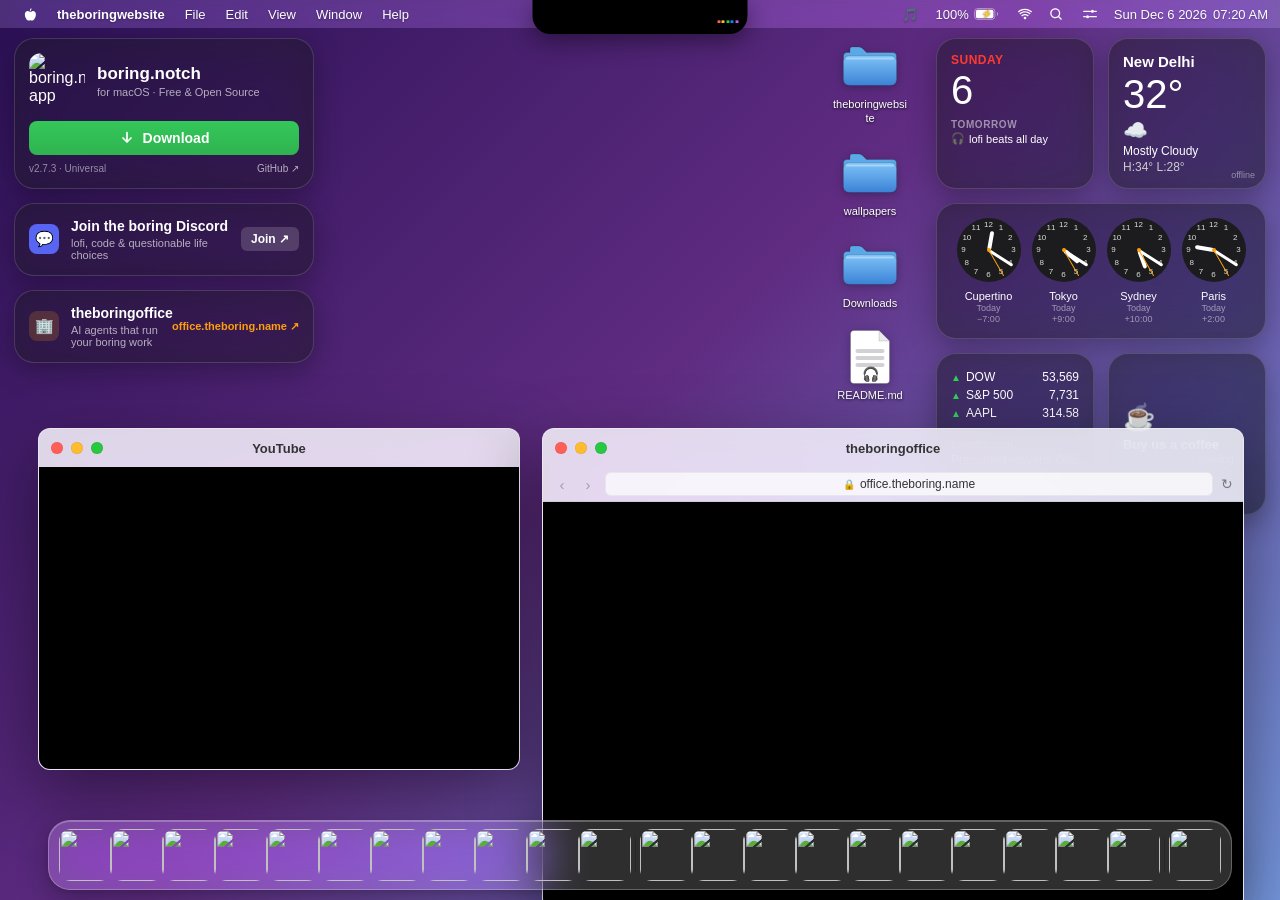
==== index.html @ 3d1b1f29 "feat: desktop shell — menu bar, apple menus, control center, rotating art wallpapers 🛠️ Built by the" ====
<!DOCTYPE html>
<html lang="en">
<head>
  <meta charset="UTF-8">
  <meta name="viewport" content="width=device-width, initial-scale=1.0">
  <title>theboringwebsite</title>
  <link rel="icon" type="image/png" href="assets/icons/boring-notch.png">
  <link rel="stylesheet" href="css/main.css">
  <link rel="stylesheet" href="css/notch.css">
  <link rel="stylesheet" href="css/dock.css">
  <link rel="stylesheet" href="css/windows.css">
  <link rel="stylesheet" href="css/apps.css">
  <link rel="stylesheet" href="css/widgets.css">
  <link rel="stylesheet" href="css/desktop-icons.css">
  <link rel="stylesheet" href="css/promo.css">
  <link rel="stylesheet" href="css/desktop.css">
  <script defer src="js/config.js"></script>
  <script defer src="js/menubar.js"></script>
  <script defer src="js/notch.js"></script>
  <script defer src="js/apps.js"></script>
  <script defer src="js/windows.js"></script>
  <script defer src="js/dock.js"></script>
  <script defer src="js/widgets.js"></script>
  <script defer src="js/desktop-icons.js"></script>
  <script defer src="js/promo.js"></script>
</head>
<body>
  <div id="desktop"></div>
  <div id="icons-root"></div>
  <div id="promo-root"></div>
  <div id="widgets-root"></div>
  <header id="menubar-root"></header>
  <div id="notch-root"></div>
  <main id="windows-root"></main>
  <div id="dock-root"></div>
</body>
</html>
---- css/main.css ----
/* css/main.css — shell layers (wallpaper, mount points) + menu bar. Owner: Dev A. */

:root {
  --tb-font: -apple-system, BlinkMacSystemFont, "SF Pro Text", "Helvetica Neue", Arial, sans-serif;
  --tb-menubar-h: 28px;
  --tb-glass: rgba(255, 255, 255, .16);
  --tb-radius: 12px;
}

html,
body {
  height: 100%;
  margin: 0;
  overflow: hidden;
}

body {
  font-family: var(--tb-font);
  /* lofi-purple fallback while (or if) the wallpaper image is missing */
  background: linear-gradient(135deg, #2b1055 0%, #5f2c82 48%, #7597de 100%);
}

/* ---- mount-point layers ---- */

#desktop {
  position: fixed;
  inset: 0;
  z-index: 0;
  background-size: cover;
  background-position: center;
}

/* wallpaper slideshow crossfade layers (built by js/menubar.js) */
#desktop .tb-wall-layer {
  position: absolute;
  inset: 0;
  background-size: cover;
  background-position: center;
  opacity: 0;
  transition: opacity 1.4s ease-in-out; /* duration overridden inline by wallpaperFade */
}

@media (prefers-reduced-motion: reduce) {
  #desktop .tb-wall-layer { transition: none; }
}

/* top-left Apple logo image in the menu bar (SVG fallback in js if missing) */
#menubar-root .tb-apple-logo {
  height: 15px;
  width: auto;
  display: block;
}

/* Desktop furniture layers: folders top-right, widget column below them.
   z-index 2 → above the wallpaper (0), below windows (10). Roots are
   click-through; children re-enable pointer events. */
/* Icons layer spans the whole desktop so icons can be dragged anywhere;
   icons position themselves absolutely inside it (desktop-icons.js). */
#icons-root {
  position: fixed;
  top: calc(var(--tb-menubar-h) + 10px);
  right: 14px;
  bottom: 96px;
  left: 14px;
  z-index: 2;
  pointer-events: none;
}

#widgets-root {
  position: fixed;
  top: calc(var(--tb-menubar-h) + 10px);
  right: 14px;
  bottom: 96px;
  z-index: 2;
  pointer-events: none;
  display: flex;
  flex-direction: column;
  align-items: flex-end;
}

/* Promo column: download card + banners down the LEFT edge (balances the
   right-side widget column). Same z-2 furniture layer, click-through root. */
#promo-root {
  position: fixed;
  top: calc(var(--tb-menubar-h) + 10px);
  left: 14px;
  bottom: 96px;
  width: 300px;
  z-index: 2;
  pointer-events: none;
  display: flex;
  flex-direction: column;
  gap: 14px;
}

#menubar-root {
  position: fixed;
  top: 0;
  left: 0;
  right: 0;
  height: var(--tb-menubar-h);
  z-index: 20;
}

#notch-root {
  position: fixed;
  top: 0;
  left: 50%;
  transform: translateX(-50%);
  z-index: 30;
}

#windows-root {
  position: fixed;
  inset: var(--tb-menubar-h) 0 0 0;
  z-index: 10;
  pointer-events: none;
}

#windows-root > * {
  pointer-events: auto;
}

#dock-root {
  position: fixed;
  bottom: 10px;
  left: 50%;
  transform: translateX(-50%);
  z-index: 40;
}

/* ---- menu bar ---- */

.tb-menubar {
  height: var(--tb-menubar-h);
  display: flex;
  align-items: center;
  justify-content: space-between;
  padding: 0 12px;
  background: rgba(255, 255, 255, .14);
  -webkit-backdrop-filter: blur(20px) saturate(180%);
  backdrop-filter: blur(20px) saturate(180%);
  color: #fff;
  font-size: 13px;
  text-shadow: 0 1px 2px rgba(0, 0, 0, .3);
  -webkit-user-select: none;
  user-select: none;
}

.tb-menubar-left,
.tb-menubar-right {
  display: flex;
  align-items: center;
  height: 100%;
}

.tb-menubar-right {
  gap: 14px;
}

.tb-menu {
  position: relative;
  display: flex;
  align-items: center;
  height: 100%;
}

.tb-menu-label {
  display: flex;
  align-items: center;
  height: calc(100% - 6px);
  padding: 0 10px;
  border: 0;
  border-radius: 4px;
  background: none;
  color: inherit;
  font: inherit;
  text-shadow: inherit;
  cursor: default;
}

.tb-menu-label.tb-bold {
  font-weight: 700;
}

.tb-menu.tb-open .tb-menu-label {
  background: rgba(255, 255, 255, .22);
}

.tb-dropdown {
  display: none;
  position: absolute;
  top: calc(100% + 4px);
  left: 0;
  min-width: 230px;
  padding: 5px;
  border-radius: 8px;
  background: rgba(246, 246, 250, .84);
  -webkit-backdrop-filter: blur(24px) saturate(180%);
  backdrop-filter: blur(24px) saturate(180%);
  box-shadow: 0 10px 34px rgba(0, 0, 0, .3), 0 0 0 .5px rgba(0, 0, 0, .15);
  color: #1c1c1e;
  text-shadow: none;
}

.tb-menu.tb-open .tb-dropdown {
  display: block;
}

.tb-dropdown-item {
  padding: 4px 10px;
  border-radius: 5px;
  white-space: nowrap;
}

.tb-dropdown-item:not(.tb-disabled):hover {
  background: rgba(0, 0, 0, .08);
}

.tb-dropdown-item.tb-disabled {
  color: rgba(60, 60, 67, .38);
}

.tb-dropdown-sep {
  height: 1px;
  margin: 5px 10px;
  background: rgba(60, 60, 67, .16);
}

.tb-music-glyph {
  display: none;
}

/* battery is a <button>: it toggles the Power popup */
.tb-battery {
  display: flex;
  align-items: center;
  gap: 5px;
  padding: 2px 4px;
  border: 0;
  border-radius: 4px;
  background: none;
  color: inherit;
  font: inherit;
  text-shadow: inherit;
  cursor: default;
}

.tb-battery.tb-open {
  background: rgba(255, 255, 255, .22);
}

.tb-battery svg,
.tb-wifi svg,
.tb-spot-btn svg,
.tb-cc-btn svg {
  display: block;
}

.tb-spot-btn,
.tb-cc-btn {
  display: flex;
  align-items: center;
  padding: 2px;
  border: 0;
  border-radius: 4px;
  background: none;
  color: inherit;
  cursor: default;
}

.tb-spot-btn.tb-open,
.tb-cc-btn.tb-open {
  background: rgba(255, 255, 255, .22);
}

/* Control Center panel: dark frosted (matches the reference clone) */
.tb-cc-panel {
  position: absolute;
  top: calc(100% + 6px);
  right: 8px;
  width: 300px;
  padding: 14px;
  border-radius: 18px;
  background: rgba(30, 30, 32, .72);
  -webkit-backdrop-filter: blur(28px) saturate(180%);
  backdrop-filter: blur(28px) saturate(180%);
  box-shadow: 0 12px 38px rgba(0, 0, 0, .3), 0 0 0 .5px rgba(0, 0, 0, .15);
  border: 1px solid rgba(255, 255, 255, .18);
  color: #fff;
  text-shadow: none;
  display: flex;
  flex-direction: column;
  gap: 10px;
}

.tb-cc-panel[hidden] {
  display: none;
}

.tb-cc-slider {
  width: 100%;
  margin: 0;
  accent-color: #0a84ff;
}

.tb-cc-slider:disabled {
  opacity: .4;
}

/* two-part clock: date + time spans with a 6px gap */
.tb-clock {
  display: flex;
  align-items: center;
  gap: 6px;
  font-variant-numeric: tabular-nums;
}

/* ---- responsive: phones ----
   Everything below only applies inside these media queries; desktop rules
   above are untouched. nth-of-type indexes count the .tb-menu divs in the
   left cluster in DOM order: 1=apple, 2=File, 3=Edit, 4=View, 5=Window,
   6=Help (the bold site name is a span, not counted). */

@media (max-width: 768px) {
  :root {
    --tb-menubar-h: 24px;
  }

  .tb-menubar {
    padding: 0 8px;
    font-size: 12px;
  }

  .tb-menu-label {
    padding: 0 6px;
  }

  .tb-menubar-right {
    gap: 8px;
  }

  /* File/Edit/View contain only disabled items (pure parody filler) —
     they drop out first so the working menus never wrap or overflow. */
  .tb-menubar-left .tb-menu:nth-of-type(2),
  .tb-menubar-left .tb-menu:nth-of-type(3),
  .tb-menubar-left .tb-menu:nth-of-type(4) {
    display: none;
  }

  /* battery icon stays, the percentage text goes */
  .tb-battery-pct {
    display: none;
  }

  .tb-dropdown {
    min-width: 200px;
    max-width: calc(100vw - 24px);
  }

  .tb-cc-panel {
    width: min(300px, calc(100vw - 16px));
    right: 4px;
  }

  /* clock keeps only the time — the full date wraps and crams the bar */
  .tb-clock-date {
    display: none;
  }

  /* PHONE LAYOUT: the desktop becomes a scrolling feed — promo cards and
     widgets stack vertically (DOM order) in a centered column over the fixed
     wallpaper; menubar/notch/dock stay pinned. No overlaps, ever. */
  html, body {
    overflow-y: auto;
  }

  body {
    padding-top: calc(var(--tb-menubar-h) + 8px);
    padding-bottom: 110px; /* clear the fixed dock */
  }

  #promo-root,
  #widgets-root {
    position: static;
    top: auto;
    left: auto;
    right: auto;
    bottom: auto;
    width: auto;
    max-width: 560px;
    margin: 0 auto 14px;
    padding: 0 10px;
    pointer-events: auto;
    flex-direction: column;
    display: flex;
    gap: 14px;
  }

  /* desktop folder icons: dragging is a mouse game — they collide with the
     feed on touch, so they're hidden on phones (folders remain reachable
     via Spotlight and the Finder windows) */
  #icons-root {
    display: none;
  }
}

@media (max-width: 480px) {
  /* small phones: left keeps just the apple menu + bold site name
     (Window/Help links remain reachable from the dock), right drops wifi */
  .tb-menubar-left .tb-menu:nth-of-type(5),
  .tb-menubar-left .tb-menu:nth-of-type(6) {
    display: none;
  }

  .tb-wifi {
    display: none;
  }
}

/* ---- Dev M: right-cluster rework (Power popup, Spotlight, CC grid, dim) ---- */

/* DND crescent in the menu bar — hidden unless the CC DND toggle is on */
.tb-dnd-glyph {
  display: none;
}

/* battery icon with the ⚡ charging overlay */
.tb-battery-icon {
  position: relative;
  display: flex;
  align-items: center;
}

.tb-battery-bolt {
  position: absolute;
  inset: 0;
  display: none;
  align-items: center;
  justify-content: center;
  font-size: 9px;
  line-height: 1;
  text-shadow: 0 0 2px rgba(0, 0, 0, .6);
}

/* Power popup: frosted, right-aligned under the bar */
.tb-power-panel {
  position: absolute;
  top: calc(100% + 6px);
  right: 8px;
  width: 220px;
  padding: 10px 12px;
  border-radius: 14px;
  background: rgba(30, 30, 32, .72);
  -webkit-backdrop-filter: blur(28px) saturate(180%);
  backdrop-filter: blur(28px) saturate(180%);
  box-shadow: 0 12px 38px rgba(0, 0, 0, .3), 0 0 0 .5px rgba(0, 0, 0, .15);
  border: 1px solid rgba(255, 255, 255, .18);
  color: #fff;
  text-shadow: none;
}

.tb-power-panel[hidden] {
  display: none;
}

.tb-power-head {
  display: flex;
  align-items: baseline;
  justify-content: space-between;
  font-size: 13px;
  font-weight: 600;
}

.tb-power-sub {
  margin-top: 2px;
  font-size: 12px;
  color: rgba(255, 255, 255, .6);
}

.tb-power-sep {
  height: 1px;
  margin: 8px 0;
  background: rgba(255, 255, 255, .16);
}

.tb-power-prefs {
  display: block;
  width: 100%;
  padding: 4px 8px;
  border: 0;
  border-radius: 6px;
  background: none;
  color: inherit;
  font: inherit;
  font-size: 13px;
  text-align: left;
  cursor: default;
}

.tb-power-prefs:hover {
  background: rgba(255, 255, 255, .12);
}

/* Spotlight overlay (appended to <body>, floats above windows) */
.tb-spotlight {
  position: fixed;
  top: 28%;
  left: 50%;
  transform: translateX(-50%);
  width: min(600px, 92vw);
  z-index: 60;
  border-radius: 16px;
  background: rgba(30, 30, 32, .72);
  -webkit-backdrop-filter: blur(28px) saturate(180%);
  backdrop-filter: blur(28px) saturate(180%);
  border: 1px solid rgba(255, 255, 255, .18);
  box-shadow: 0 18px 60px rgba(0, 0, 0, .45);
  color: #fff;
  overflow: hidden;
}

.tb-spotlight[hidden] {
  display: none;
}

.tb-spot-row {
  display: flex;
  align-items: center;
  gap: 10px;
  padding: 12px 16px;
}

.tb-spot-glyph {
  font-size: 20px;
}

.tb-spot-input {
  flex: 1;
  border: 0;
  outline: none;
  background: transparent;
  color: #fff;
  font-size: 20px;
  font-family: var(--tb-font);
}

.tb-spot-input::placeholder {
  color: rgba(255, 255, 255, .45);
}

.tb-spot-results {
  padding: 6px;
  max-height: 320px;
  overflow-y: auto;
  border-top: 1px solid rgba(255, 255, 255, .1);
}

.tb-spot-item {
  display: flex;
  align-items: center;
  gap: 10px;
  width: 100%;
  padding: 7px 10px;
  border: 0;
  border-radius: 8px;
  background: none;
  color: #fff;
  font: inherit;
  font-size: 14px;
  text-align: left;
  cursor: default;
}

.tb-spot-item.tb-spot-active {
  background: rgba(255, 255, 255, .12);
}

.tb-spot-emoji {
  width: 22px;
  font-size: 18px;
  text-align: center;
}

.tb-spot-none {
  padding: 10px;
  font-size: 13px;
  color: rgba(255, 255, 255, .5);
}

/* full-screen dim driven by the CC brightness slider (z 15: above windows,
   below the menu bar so the bar stays readable) */
.tb-dim {
  position: fixed;
  inset: 0;
  background: #000;
  opacity: 0;
  pointer-events: none;
  z-index: 15;
}

/* CC 2×2 toggle grid */
.tb-cc-grid {
  display: grid;
  grid-template-columns: repeat(2, 1fr);
  gap: 10px;
}

.tb-cc-toggle {
  display: flex;
  flex-direction: column;
  align-items: center;
  gap: 5px;
  padding: 10px 0 8px;
  border-radius: 12px;
  background: rgba(255, 255, 255, .08);
}

.tb-cc-tbtn {
  width: 34px;
  height: 34px;
  border-radius: 50%;
  display: flex;
  align-items: center;
  justify-content: center;
  border: 0;
  background: rgba(255, 255, 255, .14);
  color: #fff;
  cursor: default;
}

.tb-cc-tbtn.tb-on {
  background: #0a84ff;
}

.tb-cc-tlabel {
  font-size: 10px;
  color: rgba(255, 255, 255, .85);
  text-align: center;
}

/* CC slider/battery rows */
.tb-cc-row {
  display: flex;
  align-items: center;
  gap: 10px;
  padding: 10px 12px;
  border-radius: 12px;
  background: rgba(255, 255, 255, .08);
}

.tb-cc-ricon {
  display: flex;
  align-items: center;
  justify-content: center;
  width: 25px;
  flex: none;
}

.tb-cc-row .tb-cc-slider {
  flex: 1;
}

.tb-cc-battpct {
  font-size: 13px;
  font-variant-numeric: tabular-nums;
}

/* CC music mini-player row */
.tb-cc-music {
  display: flex;
  align-items: center;
  gap: 10px;
  height: 48px;
  padding: 6px 10px;
  border-radius: 12px;
  background: rgba(255, 255, 255, .08);
  box-sizing: border-box;
}

.tb-cc-music.tb-cc-disabled {
  opacity: .5;
}

.tb-cc-art {
  width: 30px;
  height: 30px;
  border-radius: 6px;
  display: flex;
  align-items: center;
  justify-content: center;
  font-size: 15px;
  flex: none;
}

.tb-cc-mtexts {
  flex: 1;
  min-width: 0;
  display: flex;
  flex-direction: column;
  line-height: 1.25;
}

.tb-cc-mtitle {
  font-size: 12px;
  font-weight: 600;
}

.tb-cc-mname {
  font-size: 11px;
  color: rgba(255, 255, 255, .6);
  white-space: nowrap;
  overflow: hidden;
  text-overflow: ellipsis;
}

.tb-cc-mbtns {
  display: flex;
  gap: 4px;
  flex: none;
}

.tb-cc-mbtn {
  width: 26px;
  height: 26px;
  display: flex;
  align-items: center;
  justify-content: center;
  border: 0;
  border-radius: 50%;
  background: rgba(255, 255, 255, .14);
  color: #fff;
  cursor: default;
}

.tb-cc-mbtn:disabled {
  opacity: .4;
}
---- css/notch.css ----
/* css/notch.css — Dev B: MacBook-style notch music player (boring.notch reference).
   All selectors scoped under #notch-root (positioned fixed top-center by Dev A).
   States: A = idle slim pill, B = collapsed wide bar (art + EQ), C = expanded
   floating panel. Font stack inherited from the page (var(--tb-font) on body). */

#notch-root .tb-notch,
#notch-root .tb-notch * { box-sizing: border-box; margin: 0; padding: 0; }

#notch-root .tb-notch {
  position: relative;
  width: 200px;
  height: 34px;
  margin-top: 0;
  background: #000;
  color: #fff;
  border-radius: 0 0 18px 18px; /* hangs from the top edge like a real notch */
  overflow: hidden;
  cursor: pointer;
  box-shadow: 0 6px 24px rgba(0, 0, 0, 0.45);
  transition: width 0.35s ease,
              height 0.35s ease,
              border-radius 0.35s ease,
              margin-top 0.35s ease;
  user-select: none;
  -webkit-user-select: none;
}

/* State B — collapsed, active: real-MacBook-notch size (same slim pill as
   idle; only the internals appear — no size jump when playback starts) */
#notch-root .tb-notch.has-played:not(.expanded) {
  width: 215px;
  height: 34px;
  border-radius: 0 0 18px 18px;
}

/* State C — expanded: compact panel hanging flush from the top edge */
#notch-root .tb-notch.expanded {
  width: min(92vw, 580px);
  height: 176px;
  min-height: 168px;
  margin-top: 0;
  border-radius: 0 0 28px 28px;
  cursor: default;
}

/* ---------- collapsed bar internals ---------- */
#notch-root .tb-notch-collapsed {
  position: absolute; inset: 0;
  display: flex; align-items: center; justify-content: space-between;
  padding: 5px 10px;
  transition: opacity 0.2s ease;
}
#notch-root .tb-notch.expanded .tb-notch-collapsed { opacity: 0; pointer-events: none; }

/* idle + never played: plain black pill, nothing inside */
#notch-root .tb-notch:not(.has-played) .tb-collapsed-art,
#notch-root .tb-notch:not(.has-played) .tb-notch-eq { display: none; }

#notch-root .tb-collapsed-art {
  position: relative;
  width: 22px; height: 22px; border-radius: 6px; flex: 0 0 auto;
  display: flex; align-items: center; justify-content: center;
}
#notch-root .tb-collapsed-art-emoji { font-size: 13px; line-height: 1; }

/* the source badge is expanded-panel-only — noise at real-notch scale */
#notch-root .tb-notch-collapsed .tb-src-badge { display: none; }

/* source badge overlapping the artwork's bottom-right corner */
#notch-root .tb-src-badge {
  position: absolute; right: -4px; bottom: -4px;
  width: 20px; height: 20px; border-radius: 50%;
  background: #111; border: 2px solid #000;
  display: flex; align-items: center; justify-content: center;
  font-size: 11px; line-height: 1;
}
#notch-root .tb-src-badge-lg {
  width: 22px; height: 22px; right: -5px; bottom: -5px; font-size: 12px;
}

/* 5-bar equalizer: white + animating while playing, frozen + #333 when paused */
#notch-root .tb-notch-eq { display: flex; align-items: flex-end; gap: 2px; height: 12px; flex: 0 0 auto; }
#notch-root .tb-notch-eq span {
  width: 2.5px; height: 100%; border-radius: 1.5px; background: #333;
  transform: scaleY(0.23); /* ~3px of the 12px track */
  transform-origin: bottom;
  animation: tb-eq-bounce 1.1s ease-in-out infinite;
  animation-play-state: paused;
}
/* colorful while playing, frozen #333 (base rule) when paused */
#notch-root .tb-notch.playing .tb-notch-eq span { animation-play-state: running; }
#notch-root .tb-notch.playing .tb-notch-eq span:nth-child(1) { background: #ff5f57; }
#notch-root .tb-notch.playing .tb-notch-eq span:nth-child(2) { background: #febc2e; }
#notch-root .tb-notch.playing .tb-notch-eq span:nth-child(3) { background: #28c840; }
#notch-root .tb-notch.playing .tb-notch-eq span:nth-child(4) { background: #0a84ff; }
#notch-root .tb-notch.playing .tb-notch-eq span:nth-child(5) { background: #bf5af2; }
#notch-root .tb-notch-eq span:nth-child(1) { animation-duration: 0.9s; }
#notch-root .tb-notch-eq span:nth-child(2) { animation-duration: 1.3s; animation-delay: 0.10s; }
#notch-root .tb-notch-eq span:nth-child(3) { animation-duration: 0.8s; animation-delay: 0.25s; }
#notch-root .tb-notch-eq span:nth-child(4) { animation-duration: 1.2s; animation-delay: 0.05s; }
#notch-root .tb-notch-eq span:nth-child(5) { animation-duration: 1.0s; animation-delay: 0.35s; }
@keyframes tb-eq-bounce { 0%, 100% { transform: scaleY(0.23); } 50% { transform: scaleY(1); } }

/* ---------- expanded panel internals ---------- */
#notch-root .tb-notch-expanded {
  position: absolute; inset: 0;
  display: flex; flex-direction: column;
  padding: 12px 18px;
  opacity: 0; pointer-events: none;
  transition: opacity 0.25s ease 0.12s;
}
#notch-root .tb-notch.expanded .tb-notch-expanded { opacity: 1; pointer-events: auto; }

/* top row: circle buttons left, glyphs + battery right */
#notch-root .tb-panel-top {
  display: flex; align-items: center; justify-content: space-between;
  height: 26px; flex: 0 0 auto;
}
#notch-root .tb-panel-top-left { display: flex; align-items: center; gap: 8px; }
#notch-root .tb-circle-btn {
  width: 26px; height: 26px; border-radius: 50%;
  background: #1c1c1e; color: #fff; border: none; font: inherit;
  display: flex; align-items: center; justify-content: center;
  cursor: pointer; transition: background 0.15s ease;
}
#notch-root button.tb-circle-btn:hover { background: #2c2c2e; }
#notch-root .tb-circle-btn svg { width: 12px; height: 12px; display: block; }
#notch-root .tb-circle-static { cursor: default; }

#notch-root .tb-panel-top-right { display: flex; align-items: center; gap: 14px; }
#notch-root .tb-top-glyph { color: #fff; display: flex; align-items: center; }
#notch-root .tb-top-glyph svg { width: 18px; height: 18px; display: block; }
#notch-root .tb-battery { display: flex; align-items: center; gap: 6px; }
#notch-root .tb-battery-pct { font-size: 13px; color: #fff; }
#notch-root .tb-battery-icon { width: 24px; height: auto; display: block; }
#notch-root .tb-battery-outline { fill: none; stroke: rgba(255, 255, 255, 0.45); stroke-width: 1; }
#notch-root .tb-battery-fill { fill: #fff; }
#notch-root .tb-battery-tip { fill: rgba(255, 255, 255, 0.45); }

/* body row: artwork + track meta + calendar */
#notch-root .tb-panel-body {
  display: flex; gap: 18px; margin-top: 8px;
  flex: 1 1 auto; min-height: 0;
}

#notch-root .tb-player-art {
  position: relative;
  width: 104px; height: 104px; flex: 0 0 104px;
  border-radius: 10px;
  display: flex; align-items: center; justify-content: center;
  box-shadow: 0 4px 14px rgba(0, 0, 0, 0.4);
}
#notch-root .tb-player-art-emoji { font-size: 44px; line-height: 1; }

#notch-root .tb-player-info {
  flex: 1; min-width: 0;
  display: flex; flex-direction: column; justify-content: center;
}
#notch-root .tb-player-name {
  font-size: 16px; font-weight: 700; color: #fff;
  white-space: nowrap; overflow: hidden; text-overflow: ellipsis;
}
#notch-root .tb-player-tag {
  font-size: 12px; color: #9a9a9a; margin-top: 2px;
  white-space: nowrap; overflow: hidden; text-overflow: ellipsis;
}
#notch-root .tb-player-sub { font-size: 11px; color: #6e6e6e; margin-top: 2px; }

#notch-root .tb-player-progress {
  height: 4px; background: #2c2c2e; border-radius: 999px;
  margin-top: 8px; overflow: hidden;
}
#notch-root .tb-player-progress-fill {
  height: 100%; width: 0; background: #fff; border-radius: 999px;
  transition: width 0.5s linear;
}
#notch-root .tb-player-times {
  display: flex; justify-content: space-between; align-items: center;
  margin-top: 5px; font-size: 11px; color: #9a9a9a;
}
#notch-root .tb-player-live {
  display: flex; align-items: center; gap: 5px;
  color: #ff3b30; font-size: 11px; letter-spacing: 0.06em;
}
#notch-root .tb-notch.playing .tb-live-dot { animation: tb-live-pulse 1.6s ease-in-out infinite; }
@keyframes tb-live-pulse { 0%, 100% { opacity: 1; } 50% { opacity: 0.35; } }

/* transport: plain white SVG glyphs, no circle backgrounds */
#notch-root .tb-player-controls { display: flex; align-items: center; gap: 24px; margin-top: 8px; }
#notch-root .tb-btn {
  font: inherit; background: none; border: none; padding: 0; cursor: pointer;
  color: #fff; display: flex; align-items: center; justify-content: center;
  transition: color 0.15s ease, transform 0.15s ease;
}
#notch-root .tb-btn:active { transform: scale(0.92); }
#notch-root .tb-btn svg { display: block; }
#notch-root .tb-btn-shuffle, #notch-root .tb-btn-airplay { color: #ccc; }
#notch-root .tb-btn-shuffle:hover, #notch-root .tb-btn-airplay:hover { color: #fff; }
#notch-root .tb-btn-shuffle svg, #notch-root .tb-btn-airplay svg { width: 16px; height: 16px; }
#notch-root .tb-btn-prev svg, #notch-root .tb-btn-next svg { width: 18px; height: 18px; }
#notch-root .tb-btn-play svg { width: 22px; height: 22px; }
#notch-root .tb-btn-airplay { cursor: default; }

/* calendar section: month header, weekday header, one real week row, events */
#notch-root .tb-cal-section {
  flex: 0 0 36%; min-width: 250px;
  display: flex; flex-direction: column;
}
#notch-root .tb-cal-head { display: flex; align-items: baseline; gap: 6px; }
#notch-root .tb-cal-month { font-size: 15px; font-weight: 700; color: #fff; }
#notch-root .tb-cal-year { font-size: 15px; font-weight: 400; color: #6e6e6e; }

#notch-root .tb-cal-weekwrap { position: relative; margin-top: 4px; }
#notch-root .tb-cal-weekdays {
  display: grid; grid-template-columns: repeat(7, 1fr);
  font-size: 10px; color: #6e6e6e; text-align: center;
}
#notch-root .tb-cal-weekrow {
  display: grid; grid-template-columns: repeat(7, 1fr);
  margin-top: 4px;
}
#notch-root .tb-cal-day {
  justify-self: center;
  width: 22px; height: 22px; border-radius: 50%;
  display: flex; align-items: center; justify-content: center;
  font-size: 12px; color: #fff;
}
#notch-root .tb-cal-day.tb-cal-today { background: #0A84FF; color: #fff; }
#notch-root .tb-cal-chev {
  position: absolute; top: 50%; transform: translateY(-50%);
  color: #6e6e6e; font-size: 14px; cursor: default;
}
#notch-root .tb-cal-chev-l { left: -14px; }
#notch-root .tb-cal-chev-r { right: -14px; }

/* events list: two rows, hairline separator between */
#notch-root .tb-events { margin-top: auto; padding-top: 4px; }
#notch-root .tb-event { display: flex; align-items: center; gap: 7px; padding: 3px 0; }
#notch-root .tb-event + .tb-event { border-top: 1px solid #1c1c1e; }
#notch-root .tb-event-bar { width: 4px; height: 16px; border-radius: 2px; flex: 0 0 auto; }
#notch-root .tb-event-bar-green { background: #30D158; }
#notch-root .tb-event-bar-purple { background: #BF5AF2; }
#notch-root .tb-event-text {
  font-size: 11px; color: #fff;
  white-space: nowrap; overflow: hidden; text-overflow: ellipsis;
}
#notch-root .tb-event-when { margin-left: auto; font-size: 10px; color: #6e6e6e; flex: 0 0 auto; }

@media (prefers-reduced-motion: reduce) {
  #notch-root .tb-notch { transition: none; }
  #notch-root .tb-notch-eq span,
  #notch-root .tb-notch.playing .tb-live-dot { animation: none; }
}

/* ---- responsive: phones ----
   Desktop rules above are untouched; everything below only applies inside
   these media queries. The expanded panel is a horizontal flex row
   (104px art + player + min-250px calendar) clipped by .tb-notch's
   overflow:hidden — on a phone the calendar column would be clipped away
   anyway, so it drops out and the player keeps the full width. */
@media (max-width: 768px) {
  /* collapsed pill + expanded panel scale with the viewport */
  #notch-root .tb-notch { width: 180px; height: 32px; }
  #notch-root .tb-notch.has-played:not(.expanded) { width: 195px; height: 32px; }
  #notch-root .tb-notch.expanded { width: min(94vw, 580px); }

  #notch-root .tb-notch-expanded { padding: 10px 14px; }
  #notch-root .tb-panel-body { gap: 12px; }

  /* calendar column is the overflow source on narrow widths */
  #notch-root .tb-cal-section { display: none; }

  #notch-root .tb-player-art {
    width: 88px; height: 88px; flex: 0 0 88px;
  }
  #notch-root .tb-player-art-emoji { font-size: 38px; }
  #notch-root .tb-player-controls { gap: 18px; }
}

@media (max-width: 480px) {
  /* smaller phones: shave the expanded panel's fixed height a little so it
     stays proportional, transport buttons keep ~26px touch targets */
  #notch-root .tb-notch.expanded { height: 160px; min-height: 156px; }
  #notch-root .tb-player-art {
    width: 76px; height: 76px; flex: 0 0 76px;
  }
  #notch-root .tb-player-art-emoji { font-size: 32px; }
  #notch-root .tb-player-controls { gap: 14px; margin-top: 6px; }
  #notch-root .tb-panel-top-right { gap: 8px; }
}
---- css/dock.css ----
/* css/dock.css — macOS-style Dock. Owned by Dev C. All classes prefixed tb-.
   Rendered into <div id="dock-root"> (positioning handled by Dev A). */

.tb-dock {
  display: flex;
  align-items: flex-end;
  padding: 8px 10px;
  border-radius: 22px;
  background: rgba(255, 255, 255, 0.18);
  -webkit-backdrop-filter: blur(24px) saturate(180%);
  backdrop-filter: blur(24px) saturate(180%);
  border: 1px solid rgba(255, 255, 255, 0.25);
  box-shadow:
    0 12px 32px rgba(0, 0, 0, 0.28),
    0 2px 6px rgba(0, 0, 0, 0.12),
    inset 0 1px 0 rgba(255, 255, 255, 0.25);
}

/* One item = tooltip + icon button + running dot, in a fixed 52px layout box.
   Magnification scales the button via transform, so neighbors never reflow. */
.tb-dock-item {
  position: relative;
  display: flex;
  flex-direction: column;
  align-items: center;
  width: 52px;
  height: 52px;
}

.tb-dock-icon {
  display: block;
  width: 52px;
  height: 52px;
  padding: 0;
  margin: 0;
  border: 0;
  background: transparent;
  cursor: pointer;
  transform-origin: bottom center;
  transition: transform 0.12s ease-out;
  will-change: transform;
  -webkit-tap-highlight-color: transparent;
}

.tb-dock-icon:focus-visible {
  outline: 2px solid rgba(255, 255, 255, 0.9);
  outline-offset: 2px;
  border-radius: 14px;
}

.tb-dock-icon-img {
  display: flex;
  align-items: center;
  justify-content: center;
  width: 100%;
  height: 100%;
  border-radius: 12px !important;
  font-size: 30px;
  line-height: 1;
  user-select: none;
  -webkit-user-select: none;
}

.tb-dock-icon:active .tb-dock-icon-img {
  filter: brightness(0.82);
}

/* PNG app icons: full-bleed squircles that fill the tile edge-to-edge.
   Most artwork carries its own rounded corners; the 12px radius clips the
   odd full-bleed square image (e.g. Buy Me a Coffee) to the same squircle
   silhouette so every icon reads the same size. */
.tb-dock-icon-img-file {
  display: block;
  width: 100%;
  height: 100%;
  border-radius: 12px;
}

/* Dark pill label above the icon; shown on hover / keyboard focus. */
.tb-dock-tooltip {
  position: absolute;
  bottom: calc(100% + 14px);
  left: 50%;
  transform: translateX(-50%);
  padding: 5px 10px;
  border-radius: 8px;
  background: rgba(24, 24, 28, 0.88);
  color: #fff;
  font: 500 12px/1.2 -apple-system, BlinkMacSystemFont, 'SF Pro Text', 'Segoe UI', sans-serif;
  letter-spacing: 0.01em;
  white-space: nowrap;
  pointer-events: none;
  opacity: 0;
  transition: opacity 0.15s ease;
  box-shadow: 0 4px 12px rgba(0, 0, 0, 0.3);
  z-index: 1;
}

.tb-dock-item:hover .tb-dock-tooltip,
.tb-dock-item:focus-within .tb-dock-tooltip {
  opacity: 1;
}

/* Running indicator: 4px dark dot, 4px below the icon, hidden by default. */
.tb-dock-dot {
  position: absolute;
  bottom: -8px;
  left: 50%;
  transform: translateX(-50%);
  width: 4px;
  height: 4px;
  border-radius: 50%;
  background: rgba(0, 0, 0, 0.78);
  opacity: 0;
  transition: opacity 0.18s ease;
  pointer-events: none;
}

.tb-dock-dot--on {
  opacity: 1;
}

/* 1px vertical separator between icon groups. */
.tb-dock-separator {
  align-self: stretch;
  width: 1px;
  margin: 8px 4px;
  background: rgba(0, 0, 0, 0.18);
  border-radius: 1px;
}

/* Trash "no" wiggle — plays on click instead of dispatching an event. */
@keyframes tb-dock-wiggle {
  0%, 100% { transform: translateX(0) rotate(0deg); }
  20%      { transform: translateX(-3px) rotate(-6deg); }
  40%      { transform: translateX(3px) rotate(5deg); }
  60%      { transform: translateX(-2px) rotate(-4deg); }
  80%      { transform: translateX(2px) rotate(3deg); }
}

.tb-dock-icon--wiggle {
  animation: tb-dock-wiggle 0.4s ease;
}

/* ---- Crowded-dock safety (22 icons ≈ 1300px+ wide) ----
   Never wrap (flex-wrap defaults to nowrap) and never overflow the viewport:
   cap the tray to the viewport width and let the fixed 52px item boxes shrink
   down to a 36px floor. (flex items already default to flex-shrink: 1, but
   their automatic content-based min-width equals the 52px button — without the
   explicit min-width floor the tray cannot shrink and overflows.) Tooltips sit
   above the icons and are NOT clipped, since no overflow property is set. */
.tb-dock {
  max-width: calc(100vw - 24px);
}

.tb-dock-item {
  flex-shrink: 1;
  min-width: 36px;
}

/* ---- responsive: phones ----
   Desktop rules above are untouched; everything below only applies inside
   this media query. 22 icons cannot fit a phone at a tappable size, so the
   purely decorative icons (no app, no href — clicking only wiggles) drop
   out, and the 8 functional ones (Finder, Safari, Boring.Notch, GitHub,
   Downloads, Coffee, Claude, Trash) stay ~36px tappable. nth-of-type counts
   the tray's div children in ICONS order: 1-4 first group, 5 separator,
   6-8 second group, 9-22 decorative, 23 separator, 24 Trash. Hover
   magnification simply never fires on touch — no JS change needed. */
/* Phones/tablets: NEVER shrink and NEVER hide icons — the tray scrolls
   horizontally at full 52px size (touch-friendly), scrollbar suppressed.
   Hover magnification is disabled in js on these widths. */
@media (max-width: 768px) {
  .tb-dock {
    gap: 6px;
    padding: 8px 10px;
    border-radius: 18px;
    max-width: calc(100vw - 16px);
    overflow-x: auto;
    overflow-y: visible;
    scrollbar-width: none;        /* Firefox */
    -ms-overflow-style: none;     /* legacy Edge */
  }

  .tb-dock::-webkit-scrollbar {
    display: none;
  }

  .tb-dock-item {
    width: 52px;
    height: 52px;
    min-width: 52px;
    flex-shrink: 0;
  }

  .tb-dock-separator {
    flex-shrink: 0;
    margin: 8px 4px;
  }
}
---- css/windows.css ----
/* css/windows.css — Dev D: in-page macOS window system (window chrome, traffic
   lights, Safari address bar, fallback card). All classes prefixed tb-. */

.tb-window {
  position: absolute;
  width: 620px; height: 420px;
  min-width: 480px; min-height: 320px;
  display: flex; flex-direction: column;
  overflow: hidden;
  background: rgba(246, 246, 248, 0.86);
  -webkit-backdrop-filter: blur(28px) saturate(180%);
  backdrop-filter: blur(28px) saturate(180%);
  border-radius: 12px;
  box-shadow: 0 24px 70px rgba(0, 0, 0, 0.45);
  border: 1px solid rgba(255, 255, 255, 0.35);
  pointer-events: auto;
  user-select: none; -webkit-user-select: none;
  font-family: -apple-system, BlinkMacSystemFont, "SF Pro Text", "Helvetica Neue", Arial, sans-serif;
  color: #333;
  transition: transform 0.35s cubic-bezier(0.32, 0.72, 0.35, 1), opacity 0.35s ease;
}

/* Only while a zoom toggle animates (keeps left/top off the always-on
   transition so dragging stays 1:1 with the pointer). */
.tb-window.tb-animating {
  transition: left 0.35s cubic-bezier(0.32, 0.72, 0.35, 1),
              top 0.35s cubic-bezier(0.32, 0.72, 0.35, 1),
              width 0.35s cubic-bezier(0.32, 0.72, 0.35, 1),
              height 0.35s cubic-bezier(0.32, 0.72, 0.35, 1),
              transform 0.35s cubic-bezier(0.32, 0.72, 0.35, 1),
              opacity 0.35s ease;
}

/* ---- Titlebar ---- */
.tb-window-titlebar {
  position: relative;
  height: 38px; flex: 0 0 38px;
  display: flex; align-items: center;
  padding: 0 12px;
  /* touch-only: keeps a titlebar finger-drag on the Pointer Events path
     instead of being stolen as a scroll/pan gesture. No mouse effect. */
  touch-action: none;
  -webkit-touch-callout: none;
}
.tb-window-title {
  position: absolute; left: 50%; transform: translateX(-50%);
  max-width: 60%; overflow: hidden; text-overflow: ellipsis; white-space: nowrap;
  font-size: 13px; font-weight: 600; color: #333;
  pointer-events: none;
}

/* ---- Traffic lights ---- */
.tb-window-traffic { display: flex; gap: 8px; align-items: center; z-index: 1; }
.tb-tl {
  width: 12px; height: 12px; border-radius: 50%;
  border: none; padding: 0; margin: 0;
  cursor: default;
  display: flex; align-items: center; justify-content: center;
  font-size: 10px; font-weight: 700; line-height: 1;
  color: rgba(0, 0, 0, 0.55);
  box-shadow: inset 0 0 1px rgba(0, 0, 0, 0.25);
}
.tb-tl-close { background: #FF5F57; }
.tb-tl-min   { background: #FEBC2E; }
.tb-tl-zoom  { background: #28C840; }
.tb-tl::after { opacity: 0; transition: opacity 0.12s ease; }
.tb-tl-close::after { content: "×"; }
.tb-tl-min::after   { content: "−"; }
.tb-tl-zoom::after  { content: "+"; }
.tb-window-traffic:hover .tb-tl::after { opacity: 1; } /* macOS group hover */

/* ---- Safari address bar (chrome:'safari' only) ---- */
.tb-window-addressbar {
  height: 34px; flex: 0 0 34px;
  display: flex; align-items: center; gap: 8px;
  padding: 0 10px;
  border-bottom: 1px solid rgba(0, 0, 0, 0.08);
}
.tb-ab-nav { font-size: 15px; color: rgba(0, 0, 0, 0.28); width: 18px; text-align: center; cursor: default; }
.tb-ab-field {
  flex: 1; display: flex; align-items: center; justify-content: center; gap: 5px;
  height: 24px; border-radius: 6px;
  background: rgba(255, 255, 255, 0.7);
  box-shadow: inset 0 0 0 1px rgba(0, 0, 0, 0.06);
  font-size: 12px; color: #333;
  overflow: hidden; white-space: nowrap;
}
.tb-ab-lock { font-size: 10px; }
.tb-ab-url { overflow: hidden; text-overflow: ellipsis; }
.tb-ab-reload { font-size: 14px; color: rgba(0, 0, 0, 0.45); cursor: default; }

/* ---- Content area ---- */
.tb-window-content { flex: 1; overflow: auto; min-height: 0; }

/* ---- Fallback card (TBApps missing or threw) ---- */
.tb-fallback {
  height: 100%;
  display: flex; flex-direction: column; align-items: center; justify-content: center;
  gap: 10px; padding: 24px; text-align: center;
}
.tb-fallback-emoji { font-size: 44px; }
.tb-fallback-title { font-size: 15px; font-weight: 600; color: #333; }
.tb-fallback-link { font-size: 13px; color: #0a6cff; text-decoration: none; }
.tb-fallback-link:hover { text-decoration: underline; }
.tb-fallback-plain { color: rgba(0, 0, 0, 0.4); }

/* ---- responsive: phones ----
   Desktop rules above are untouched; everything below only applies inside
   these media queries. Windows keep their JS-set inline sizes on desktop;
   here max-width/max-height clamp them into the viewport (max-* wins over
   inline width/height). left/top stay inline so dragging keeps working —
   the drag clamp always leaves >=60px of chrome reachable to drag back. */
@media (max-width: 768px) {
  .tb-window {
    min-width: 0; min-height: 0;
    /* force near-fullscreen geometry over any inline left/top/width/height
       (boot positions are desktop-only) */
    left: 8px !important;
    top: calc(var(--tb-menubar-h) + 8px) !important;
    width: calc(100vw - 16px) !important;
    height: 70vh !important;
    max-width: calc(100vw - 16px);
    max-height: calc(100vh - var(--tb-menubar-h) - 96px);
  }
  /* taller titlebar + bigger traffic lights = reliable touch targets */
  .tb-window-titlebar { height: 42px; flex: 0 0 42px; }
  .tb-window-traffic { gap: 10px; }
  .tb-tl { width: 16px; height: 16px; font-size: 12px; }
  .tb-window-title { font-size: 12px; }
  .tb-window-addressbar { height: 32px; flex: 0 0 32px; }
}

@media (max-width: 480px) {
  .tb-window { max-width: 100vw; }
  .tb-window-titlebar { padding: 0 10px; }
}
---- css/apps.css ----
/* css/apps.css — in-window app content. Owned by Dev E.
   Styles the GitHub replica (safari), download card, coffee card and
   About This Mac card rendered by js/apps.js. All classes are tb-*. */

/* ---------- shared bits ---------- */

.tb-gh-page,
.tb-card {
  font-family: -apple-system, BlinkMacSystemFont, 'Segoe UI', Helvetica, Arial, sans-serif;
  color: #1f2328;
  text-align: left;
  box-sizing: border-box;
}

.tb-gh-page *,
.tb-card * { box-sizing: border-box; }

.tb-btn-primary {
  display: inline-block;
  background: #1f883d;
  color: #fff;
  font-size: 14px;
  font-weight: 600;
  padding: 8px 18px;
  border: 1px solid rgba(31, 35, 40, 0.15);
  border-radius: 6px;
  text-decoration: none;
  cursor: pointer;
}

.tb-btn-primary:hover { background: #1a7f37; }

.tb-btn-secondary {
  display: inline-block;
  background: #f6f8fa;
  color: #1f2328;
  font-size: 13px;
  font-weight: 500;
  padding: 6px 14px;
  border: 1px solid #d0d7de;
  border-radius: 6px;
  text-decoration: none;
  cursor: pointer;
}

.tb-btn-secondary:hover { background: #eef1f4; }

.tb-app-unknown {
  padding: 32px;
  font-family: -apple-system, BlinkMacSystemFont, 'Segoe UI', Helvetica, Arial, sans-serif;
  font-size: 14px;
  color: #6e7781;
  text-align: center;
}

/* ---------- safari: GitHub repo page replica ---------- */

.tb-gh-page {
  background: #f6f8fa;
  min-height: 100%;
  padding: 16px 20px 28px;
  font-size: 14px;
  line-height: 1.5;
}

.tb-gh-header {
  display: flex;
  justify-content: space-between;
  align-items: center;
  flex-wrap: wrap;
  gap: 8px;
  margin-bottom: 12px;
}

.tb-gh-header-left { display: flex; align-items: center; gap: 6px; font-size: 18px; min-width: 0; }
.tb-gh-book { font-size: 15px; opacity: 0.7; }
.tb-gh-org { color: #0969da; text-decoration: none; font-weight: 400; }
.tb-gh-repo { color: #0969da; text-decoration: none; font-weight: 600; }
.tb-gh-org:hover,
.tb-gh-repo:hover { text-decoration: underline; }
.tb-gh-slash { color: #6e7781; }

.tb-gh-pill {
  font-size: 11px;
  font-weight: 500;
  color: #57606a;
  border: 1px solid #d0d7de;
  border-radius: 999px;
  padding: 1px 8px;
  margin-left: 4px;
}

.tb-gh-header-right { display: flex; gap: 6px; }

.tb-gh-btn {
  font-size: 12px;
  color: #1f2328;
  background: #f6f8fa;
  border: 1px solid #d0d7de;
  border-radius: 6px;
  padding: 4px 10px;
  white-space: nowrap;
}

.tb-gh-btn b { font-weight: 600; margin-left: 2px; }

.tb-gh-tabs { display: flex; gap: 4px; border-bottom: 1px solid #d0d7de; margin-bottom: 14px; }

.tb-gh-tab {
  font-size: 13px;
  color: #1f2328;
  padding: 8px 12px;
  border-bottom: 2px solid transparent;
  margin-bottom: -1px;
  white-space: nowrap;
}

.tb-gh-tab-active { font-weight: 600; border-bottom-color: #fd8c73; }

.tb-gh-branch-row { display: flex; align-items: center; gap: 10px; margin-bottom: 12px; }

.tb-gh-branch-pill {
  font-size: 12px;
  font-weight: 500;
  background: #f6f8fa;
  border: 1px solid #d0d7de;
  border-radius: 6px;
  padding: 4px 10px;
}

.tb-gh-filecount { font-size: 12px; color: #6e7781; }

.tb-gh-clone-wrap { position: relative; margin-bottom: 16px; }

.tb-gh-code-btn {
  background: #1f883d;
  color: #fff;
  font-size: 13px;
  font-weight: 600;
  font-family: inherit;
  padding: 6px 14px;
  border: 1px solid rgba(31, 35, 40, 0.15);
  border-radius: 6px;
  cursor: pointer;
}

.tb-gh-code-btn:hover { background: #1a7f37; }

.tb-gh-clone-box {
  position: absolute;
  top: calc(100% + 6px);
  left: 0;
  z-index: 5;
  width: 320px;
  max-width: 90%;
  background: #fff;
  border: 1px solid #d0d7de;
  border-radius: 8px;
  box-shadow: 0 8px 24px rgba(140, 149, 159, 0.25);
  padding: 12px;
}

.tb-gh-clone-label { font-size: 12px; font-weight: 600; margin-bottom: 8px; }
.tb-gh-clone-row { display: flex; gap: 6px; }

.tb-gh-clone-field {
  flex: 1;
  min-width: 0;
  font-family: ui-monospace, SFMono-Regular, 'SF Mono', Menlo, Consolas, monospace;
  font-size: 12px;
  color: #1f2328;
  background: #f6f8fa;
  border: 1px solid #d0d7de;
  border-radius: 6px;
  padding: 5px 8px;
}

.tb-gh-copy-btn {
  font-size: 12px;
  font-family: inherit;
  background: #f6f8fa;
  border: 1px solid #d0d7de;
  border-radius: 6px;
  padding: 5px 10px;
  cursor: pointer;
  white-space: nowrap;
}

.tb-gh-copy-btn:hover { background: #eef1f4; }

.tb-gh-readme { background: #fff; border: 1px solid #d0d7de; border-radius: 8px; overflow: hidden; }

.tb-gh-readme-head {
  font-size: 12px;
  font-weight: 600;
  padding: 10px 16px;
  border-bottom: 1px solid #d0d7de;
  background: #f6f8fa;
}

.tb-gh-readme-body { padding: 20px 24px 24px; }

.tb-gh-h1 {
  font-size: 26px;
  font-weight: 700;
  margin: 0 0 10px;
  padding-bottom: 8px;
  border-bottom: 1px solid #d8dee4;
}

.tb-gh-badges { display: flex; gap: 6px; flex-wrap: wrap; margin: 0 0 14px; }
.tb-badge { display: inline-flex; font-size: 11px; line-height: 1; border-radius: 4px; overflow: hidden; }
.tb-badge i { font-style: normal; background: #555; color: #fff; padding: 4px 7px; }
.tb-badge b { font-weight: 600; color: #fff; padding: 4px 7px; }
.tb-badge-blue { background: #0969da; }
.tb-badge-green { background: #1f883d; }
.tb-badge-brown { background: #9a6700; }

.tb-gh-p { margin: 0 0 14px; color: #1f2328; }
.tb-gh-ul { margin: 0 0 18px; padding-left: 22px; }
.tb-gh-ul li { margin-bottom: 4px; }

/* ---------- generic centered cards (download / coffee / about) ---------- */

.tb-card {
  display: flex;
  flex-direction: column;
  align-items: center;
  text-align: center;
  min-height: 100%;
  background: #fff;
}

.tb-card-pad32 { padding: 32px; }
.tb-card-pad28 { padding: 28px; }

.tb-card-title { font-size: 20px; font-weight: 600; margin: 14px 0 6px; }
.tb-card-sub { font-size: 13px; color: #6e7781; margin-bottom: 20px; }
.tb-card-caption { font-size: 11px; color: #6e7781; margin-top: 12px; }
.tb-card-h2 { font-size: 20px; font-weight: 600; margin: 14px 0 8px; }

.tb-card-p {
  font-size: 13px;
  color: #3d4450;
  max-width: 320px;
  margin: 0 0 20px;
}

/* download card */

.tb-dl-icon {
  width: 96px;
  height: 96px;
  border-radius: 22%;
  background: linear-gradient(145deg, #3a3a3c 0%, #000 100%);
  display: flex;
  align-items: center;
  justify-content: center;
  font-size: 48px;
  color: #fff;
  box-shadow: 0 6px 18px rgba(0, 0, 0, 0.25);
}

.tb-dl-icon-img {
  width: 96px;
  height: 96px;
  display: block;
  margin: 0 auto;
  border-radius: 22%;
  box-shadow: 0 6px 18px rgba(0, 0, 0, 0.25);
}

.tb-btn-big { font-size: 15px; padding: 10px 22px; border-radius: 8px; }

/* coffee card */

.tb-coffee-icon { font-size: 64px; line-height: 1; }

.tb-coffee-btn {
  display: inline-block;
  background: #ffdd00;
  color: #1f2328;
  font-size: 15px;
  font-weight: 700;
  padding: 12px 28px;
  border: none;
  border-radius: 999px;
  text-decoration: none;
  cursor: pointer;
  box-shadow: 0 4px 12px rgba(0, 0, 0, 0.12);
}

.tb-coffee-btn:hover { filter: brightness(0.96); }

/* about this mac */

.tb-about-icon { font-size: 64px; line-height: 1; }
.tb-about-name { font-size: 18px; font-weight: 600; margin: 12px 0 18px; }
.tb-about-rows { display: flex; flex-direction: column; gap: 6px; margin-bottom: 20px; }
.tb-about-row { display: flex; align-items: baseline; font-size: 13px; }

.tb-about-label {
  width: 110px;
  text-align: right;
  color: #6e7781;
  margin-right: 10px;
  flex-shrink: 0;
}

.tb-about-value { text-align: left; color: #1f2328; }

/* ---- responsive: phones ----
   Desktop rules above are untouched; everything below only applies inside
   these media queries. Cards/panes keep their layout, just narrower
   paddings and nothing fixed wider than the window content box. */
@media (max-width: 768px) {
  /* GitHub replica */
  .tb-gh-page { padding: 12px 14px 20px; }
  .tb-gh-h1 { font-size: 22px; }
  .tb-gh-readme-body { padding: 14px 16px 18px; }
  .tb-gh-clone-box { width: min(320px, calc(100vw - 64px)); }
  .tb-gh-tab { padding: 8px 8px; font-size: 12px; }

  /* generic cards */
  .tb-card-pad32 { padding: 22px 18px; }
  .tb-card-pad28 { padding: 20px 16px; }
  .tb-card-p { max-width: 100%; }

  /* about this mac: label column narrows so values keep one line */
  .tb-about-label { width: 88px; margin-right: 8px; }

  /* any image inside app content never exceeds the window content box */
  .tb-gh-page img,
  .tb-card img { max-width: 100%; height: auto; }
}

/* folder windows: Finder-style file listing */
.tb-finder { display: flex; flex-direction: column; height: 100%; background: #fff; }
.tb-finder-list { flex: 1; overflow: auto; padding: 6px 0; }
.tb-finder-row { display: flex; align-items: center; gap: 10px; padding: 6px 14px; }
.tb-finder-row:hover { background: #e8e8ed; }
.tb-finder-icon { width: 20px; text-align: center; font-size: 16px; }
.tb-finder-name { flex: 1; font-size: 13px; color: #1d1d1f; }
.tb-finder-meta { font-size: 12px; color: #86868b; }
.tb-finder-count { padding: 6px 14px; font-size: 11px; color: #86868b; text-align: center; border-top: 1px solid #e5e5ea; }

/* ---------- full Finder window (toolbar + sidebar + list + status) ---------- */

.tb-fx {
  display: flex;
  flex-direction: column;
  height: 100%;
  background: #fff;
  font-family: -apple-system, BlinkMacSystemFont, 'Segoe UI', Helvetica, Arial, sans-serif;
  color: #1d1d1f;
  text-align: left;
}

.tb-fx * { box-sizing: border-box; }

/* toolbar: back/forward + breadcrumb */
.tb-fx-toolbar {
  display: flex;
  align-items: center;
  gap: 8px;
  height: 34px;
  flex-shrink: 0;
  padding: 0 10px;
  background: #f6f6f8;
  border-bottom: 1px solid #e5e5ea;
}

.tb-fx-nav-btn {
  width: 24px;
  height: 22px;
  flex-shrink: 0;
  border: none;
  background: transparent;
  color: #666;
  font-size: 18px;
  line-height: 1;
  padding: 0;
  cursor: pointer;
  border-radius: 5px;
  font-family: inherit;
}

.tb-fx-nav-btn:hover:not(:disabled) { background: #e8e8ed; }
.tb-fx-nav-btn:disabled { color: #c7c7cc; cursor: default; }

.tb-fx-crumbs {
  display: flex;
  align-items: center;
  min-width: 0;
  overflow: hidden;
  white-space: nowrap;
}

.tb-fx-crumb { font-size: 13px; color: #666; cursor: pointer; }
.tb-fx-crumb:hover { text-decoration: underline; }

.tb-fx-crumb-cur { font-weight: 600; color: #1d1d1f; cursor: default; }
.tb-fx-crumb-cur:hover { text-decoration: none; }

.tb-fx-sep { font-size: 13px; color: #86868b; }

/* body: favorites sidebar + file list */
.tb-fx-body { flex: 1; display: flex; min-height: 0; }

.tb-fx-sidebar {
  width: 120px;
  flex-shrink: 0;
  background: #f9f9fb;
  border-right: 1px solid #e5e5ea;
  padding: 8px 6px;
  font-size: 12px;
  overflow: auto;
}

.tb-fx-side-head {
  font-size: 10px;
  font-weight: 600;
  color: #86868b;
  letter-spacing: 0.4px;
  padding: 0 6px 4px;
}

.tb-fx-side-row {
  display: flex;
  align-items: center;
  gap: 6px;
  padding: 3px 6px;
  border-radius: 6px;
  color: #1d1d1f;
  cursor: pointer;
  white-space: nowrap;
  overflow: hidden;
  text-overflow: ellipsis;
}

.tb-fx-side-row:hover { background: #eeeef2; }
.tb-fx-side-active, .tb-fx-side-active:hover { background: #e4e4e9; }

.tb-fx-list { flex: 1; min-width: 0; background: #fff; overflow: auto; padding: 4px 0; }

.tb-fx-row {
  display: flex;
  align-items: center;
  gap: 8px;
  height: 30px;
  padding: 0 14px;
  cursor: default;
  -webkit-user-select: none;
  user-select: none;
}

.tb-fx-row:hover { background: #e8e8ed; }
.tb-fx-row-sel, .tb-fx-row-sel:hover { background: #dcdce2; }

.tb-fx-glyph { width: 24px; flex-shrink: 0; text-align: center; font-size: 18px; line-height: 1; }

.tb-fx-name {
  flex: 1;
  min-width: 0;
  font-size: 13px;
  color: #1d1d1f;
  white-space: nowrap;
  overflow: hidden;
  text-overflow: ellipsis;
}

.tb-fx-meta { flex-shrink: 0; font-size: 12px; color: #86868b; text-align: right; }

/* status bar */
.tb-fx-status {
  height: 22px;
  flex-shrink: 0;
  display: flex;
  align-items: center;
  justify-content: center;
  font-size: 11px;
  color: #86868b;
  border-top: 1px solid #e5e5ea;
}

/* ---------- viewer: file preview (text + line numbers / image / cards) ---------- */

.tb-pv {
  display: flex;
  flex-direction: column;
  height: 100%;
  background: #fff;
  font-family: -apple-system, BlinkMacSystemFont, 'Segoe UI', Helvetica, Arial, sans-serif;
  color: #1d1d1f;
  text-align: left;
}

.tb-pv * { box-sizing: border-box; }

.tb-pv-text { flex: 1; min-height: 0; overflow: auto; background: #fff; padding: 10px 0 14px; }

.tb-pv-pre {
  margin: 0;
  font-family: ui-monospace, SFMono-Regular, 'SF Mono', Menlo, Consolas, monospace;
  font-size: 11px;
  line-height: 1.55;
  color: #1d1d1f;
  white-space: pre;
}

.tb-pv-ln {
  display: inline-block;
  min-width: 3em;
  padding-right: 10px;
  margin-right: 10px;
  text-align: right;
  color: #aeaeb2;
  border-right: 1px solid #ececf0;
  -webkit-user-select: none;
  user-select: none;
}

.tb-pv-trunc {
  margin-top: 6px;
  padding: 8px 14px 0;
  font-size: 11px;
  color: #86868b;
  text-align: center;
  border-top: 1px solid #ececf0;
}

.tb-pv-image {
  flex: 1;
  min-height: 0;
  overflow: auto;
  background: #1d1d1f;
  display: flex;
  align-items: center;
  justify-content: center;
}

.tb-pv-img { display: block; max-width: 100%; max-height: 100%; object-fit: contain; }

.tb-pv-card {
  flex: 1;
  display: flex;
  flex-direction: column;
  align-items: center;
  justify-content: center;
  background: #fff;
  padding: 24px;
  text-align: center;
}

.tb-pv-card-icon { font-size: 42px; line-height: 1; }
.tb-pv-card-title { font-size: 15px; font-weight: 600; color: #1d1d1f; margin-top: 12px; }
.tb-pv-card-sub { font-size: 12px; color: #86868b; margin-top: 6px; max-width: 260px; }

/* ---------- video: embedded YouTube player ----------
   Flush body: no padding, black behind the iframe. The window's own
   overflow:hidden + border-radius clips the corners (as with every app). */

.tb-video {
  position: relative;
  height: 100%;
  background: #000;
}

.tb-video iframe { border: 0; display: block; }
---- css/widgets.css ----
/* css/widgets.css — Sonoma-style desktop widget column. Owned by Dev W.
   Rendered into <div id="widgets-root"> (positioned by css/main.css: fixed,
   right edge, under app windows, click-through). .tb-widgets re-enables
   pointer events for the column. All classes tb- prefixed, everything
   scoped under #widgets-root. */

/* ---------- grid container ---------- */

/* Two 158px columns; a wide widget spans 158 + 14 + 158 = 330px. */
#widgets-root .tb-widgets {
  display: grid;
  grid-template-columns: repeat(2, 158px);
  gap: 14px;
  pointer-events: auto;
}

/* phones: the grid goes fluid (fills the column) and the analog
   faces shrink so all four fit the narrower world-clock card */
@media (max-width: 768px) {
  #widgets-root .tb-widgets {
    width: 100%;
    grid-template-columns: repeat(2, 1fr);
  }

  #widgets-root .tb-clock-face {
    width: 48px;
    height: 48px;
  }
}

/* ---------- shared card chrome (every widget, small or wide) ---------- */

#widgets-root .tb-widget {
  box-sizing: border-box;
  background: rgba(28, 28, 30, 0.55);
  -webkit-backdrop-filter: blur(24px) saturate(160%);
  backdrop-filter: blur(24px) saturate(160%);
  border: 1px solid rgba(255, 255, 255, 0.14);
  border-radius: 20px;
  box-shadow: 0 8px 28px rgba(0, 0, 0, 0.3);
  color: #fff;
  padding: 14px;
  text-align: left;
  overflow: hidden;
}

#widgets-root .tb-widget--wide {
  grid-column: span 2;
}

/* ---------- 1. calendar ---------- */

#widgets-root .tb-cal-weekday {
  font-size: 12px;
  font-weight: 700;
  letter-spacing: 0.04em;
  text-transform: uppercase;
  color: #ff3b30; /* macOS Calendar red */
}

#widgets-root .tb-cal-day {
  margin-top: 2px;
  font-size: 40px;
  font-weight: 200;
  line-height: 1.05;
}

#widgets-root .tb-cal-tomorrow {
  margin-top: 8px;
  font-size: 10px;
  font-weight: 600;
  letter-spacing: 0.06em;
  text-transform: uppercase;
  color: rgba(255, 255, 255, 0.5);
}

#widgets-root .tb-cal-event {
  display: flex;
  align-items: center;
  gap: 4px;
  margin-top: 2px;
  min-width: 0;
}

#widgets-root .tb-cal-event-emoji {
  flex: 0 0 auto;
  font-size: 11px;
}

#widgets-root .tb-cal-event-text {
  flex: 0 1 auto;
  min-width: 0;
  font-size: 11px;
  color: #fff;
  white-space: nowrap;
  overflow: hidden;
  text-overflow: ellipsis;
}

/* ---------- 2. weather (live, static fallback) ---------- */

/* Live cards anchor the tiny "offline" badge bottom-right. */
#widgets-root .tb-widget--weather,
#widgets-root .tb-widget--stocks {
  position: relative;
}

#widgets-root .tb-widget-note {
  position: absolute;
  right: 10px;
  bottom: 8px;
  font-size: 9px;
  color: rgba(255, 255, 255, 0.45);
}

#widgets-root .tb-weather-city {
  font-size: 15px;
  font-weight: 600;
}

#widgets-root .tb-weather-temp {
  margin-top: 2px;
  font-size: 40px;
  font-weight: 200;
  line-height: 1.1;
}

#widgets-root .tb-weather-icon {
  margin-top: 2px;
  font-size: 20px;
  line-height: 1.2;
}

#widgets-root .tb-weather-cond {
  margin-top: 2px;
  font-size: 12px;
}

#widgets-root .tb-weather-hilo {
  margin-top: 2px;
  font-size: 12px;
  color: #ccc;
}

/* ---------- 3. world clock (wide) ---------- */

#widgets-root .tb-clock-cities {
  display: grid;
  grid-template-columns: repeat(4, 1fr);
}

#widgets-root .tb-clock-city {
  display: flex;
  flex-direction: column;
  align-items: center;
  min-width: 0;
}

/* 64px analog face: dark disc, numerals + 3 rotated div hands + center dot. */
#widgets-root .tb-clock-face {
  position: relative;
  width: 64px;
  height: 64px;
  border-radius: 50%;
  background: #1c1c1e;
}

/* Numerals stay upright: translate to center, swing out, counter-rotate. */
#widgets-root .tb-clock-num {
  position: absolute;
  top: 50%;
  left: 50%;
  font-size: 8px;
  font-weight: 500;
  line-height: 1;
  color: rgba(255, 255, 255, 0.85);
}

/* Hands pivot on their bottom edge at the face center; js sets the angle
   as `translateX(-50%) rotate(Ndeg)`. */
#widgets-root .tb-clock-hand {
  position: absolute;
  left: 50%;
  bottom: 50%;
  transform: translateX(-50%);
  transform-origin: bottom center;
  border-radius: 2px;
}

#widgets-root .tb-clock-hand--hour {
  width: 4px;
  height: 30%;
  background: #fff;
}

#widgets-root .tb-clock-hand--minute {
  width: 2.5px;
  height: 44%;
  background: #fff;
}

#widgets-root .tb-clock-hand--second {
  width: 1px;
  height: 46%;
  background: #ff9f0a; /* macOS orange sweep */
}

#widgets-root .tb-clock-dot {
  position: absolute;
  top: 50%;
  left: 50%;
  width: 4px;
  height: 4px;
  border-radius: 50%;
  background: #ff9f0a;
  transform: translate(-50%, -50%);
}

#widgets-root .tb-clock-name {
  margin-top: 8px;
  font-size: 11px;
  color: #fff;
  white-space: nowrap;
  overflow: hidden;
  text-overflow: ellipsis;
  max-width: 100%;
}

#widgets-root .tb-clock-today {
  margin-top: 1px;
  font-size: 9px;
  color: rgba(255, 255, 255, 0.5);
}

#widgets-root .tb-clock-offset {
  margin-top: 1px;
  font-size: 9px;
  color: rgba(255, 255, 255, 0.5);
}

/* ---------- 4. markets (live crypto, static fallback) ---------- */

#widgets-root .tb-stocks-row {
  display: flex;
  align-items: baseline;
  gap: 5px;
  padding: 2px 0;
}

#widgets-root .tb-stocks-up {
  flex: 0 0 auto;
  font-size: 10px;
  color: #30d158;
}

#widgets-root .tb-stocks-label {
  flex: 1 1 auto;
  min-width: 0;
  font-size: 12px;
  color: #fff;
  white-space: nowrap;
  overflow: hidden;
  text-overflow: ellipsis;
}

#widgets-root .tb-stocks-value {
  flex: 0 0 auto;
  font-size: 12px;
  color: #fff;
  text-align: right;
}

#widgets-root .tb-stocks-divider {
  height: 1px;
  margin: 8px 0;
  background: #333;
}

#widgets-root .tb-stocks-source {
  font-size: 10px;
  color: rgba(255, 255, 255, 0.45);
}

#widgets-root .tb-stocks-headline {
  margin-top: 3px;
  font-size: 12px;
  line-height: 1.3;
  color: #fff;
  display: -webkit-box;
  -webkit-line-clamp: 3;
  line-clamp: 3;
  -webkit-box-orient: vertical;
  overflow: hidden;
}

/* Live market rows (replace the static stock rows after first fetch). */

#widgets-root .tb-market-symbol {
  flex: 0 0 auto;
  width: 14px;
  font-size: 12px;
}

#widgets-root .tb-market-name {
  flex: 1 1 auto;
  min-width: 0;
  font-size: 12px;
  color: #fff;
  white-space: nowrap;
  overflow: hidden;
  text-overflow: ellipsis;
}

#widgets-root .tb-market-price {
  flex: 0 0 auto;
  font-size: 12px;
  color: #fff;
  text-align: right;
}

#widgets-root .tb-market-change {
  flex: 0 0 auto;
  min-width: 46px;
  font-size: 10px;
  text-align: right;
}

#widgets-root .tb-market-change--up {
  color: #30d158;
}

#widgets-root .tb-market-change--down {
  color: #ff3b30;
}

/* "CoinGecko · live" left, "updated HH:MM" right, one baseline row. */
#widgets-root .tb-market-meta {
  display: flex;
  align-items: baseline;
  justify-content: space-between;
}

#widgets-root .tb-market-updated {
  font-size: 9px;
  color: rgba(255, 255, 255, 0.45);
}

/* ---------- 5. coffee CTA (whole card is a button) ---------- */

#widgets-root .tb-widget--coffee {
  -webkit-appearance: none;
  appearance: none;
  margin: 0;
  font: inherit;
  cursor: pointer;
  display: flex;
  flex-direction: column;
  align-items: flex-start;
  justify-content: center;
  transition: transform 0.18s ease, border-color 0.18s ease;
}

#widgets-root .tb-widget--coffee:hover {
  transform: translateY(-2px);
  border-color: rgba(255, 255, 255, 0.35);
}

#widgets-root .tb-coffee-icon {
  font-size: 26px;
  line-height: 1.2;
}

#widgets-root .tb-coffee-title {
  margin-top: 4px;
  font-size: 13px;
  font-weight: 600;
  color: #fff;
}

#widgets-root .tb-coffee-sub {
  margin-top: 2px;
  font-size: 10px;
  color: rgba(255, 255, 255, 0.5);
}
---- css/desktop-icons.css ----
/* css/desktop-icons.css — macOS-style desktop icons. Owned by Dev 2 (Dev F).
   Scoped under #icons-root (full-area fixed layer from main.css, click-through
   — .tb-icons fills it as the positioning canvas and stays click-through; only
   the icons themselves take pointer events). Icons are absolutely positioned
   by desktop-icons.js (inline left/top) and freely draggable. All classes
   tb- prefixed. */

/* positioning canvas: fills #icons-root, never blocks the desktop beneath */
#icons-root .tb-icons {
  position: relative;
  width: 100%;
  height: 100%;
  pointer-events: none;
}

/* absolutely positioned by JS via inline left/top; only the icon hit-tests */
#icons-root .tb-icon {
  position: absolute;
  left: 0;
  top: 0;
  width: 84px;
  display: flex;
  flex-direction: column;
  align-items: center;
  cursor: pointer;
  outline: none;
  pointer-events: auto;
  touch-action: none; /* let pointermove drive the drag on touchscreens */
  -webkit-user-select: none;
  user-select: none;
  -webkit-tap-highlight-color: transparent;
  transition: transform .12s ease;
}

/* mid-drag: raised above siblings, grab cursor, subtle grow. Position keeps
   tracking the pointer via inline left/top — transform carries scale only */
#icons-root .tb-icon.tb-dragging {
  z-index: 10;
  cursor: grabbing;
  transform: scale(1.06);
}

/* 56px glyph box — folder svg (56×42) and doc svg (42×56) both center inside */
#icons-root .tb-icon-glyph {
  display: flex;
  align-items: center;
  justify-content: center;
  width: 56px;
  height: 56px;
  border-radius: 6px;
}

#icons-root .tb-icon-glyph svg {
  display: block;
  filter: drop-shadow(0 2px 4px rgba(0, 0, 0, .25));
}

/* 11px white label, max 2 lines, centered, word-break, heavy text shadow */
#icons-root .tb-icon-label {
  margin-top: 2px;
  max-width: 84px;
  padding: 1px 4px;
  border-radius: 3px;
  font-size: 11px;
  font-weight: 500;
  line-height: 1.3;
  color: #fff;
  text-align: center;
  text-shadow: 0 1px 3px rgba(0, 0, 0, .8);
  word-break: break-word;
  overflow-wrap: break-word;
  display: -webkit-box;
  -webkit-line-clamp: 2;
  -webkit-box-orient: vertical;
  overflow: hidden;
}

/* selection: dark rounded highlight behind the glyph (padding 4px / margin
   -4px grows the background without shifting layout) + blue-gray pill label */
#icons-root .tb-icon[aria-pressed="true"] .tb-icon-glyph {
  background: rgba(0, 0, 0, .35);
  padding: 4px;
  margin: -4px;
}

#icons-root .tb-icon[aria-pressed="true"] .tb-icon-label {
  background: rgba(60, 60, 67, .75);
}

/* keyboard focus hint when focused but not yet selected — once selected,
   the selection highlight itself is the focus indicator */
#icons-root .tb-icon:focus-visible:not([aria-pressed="true"]) .tb-icon-glyph {
  box-shadow: 0 0 0 2px rgba(255, 255, 255, .55);
}
---- css/promo.css ----
/* css/promo.css — left-edge promo column. Owned by Dev 4 (Promo Column).
   Rendered into #promo-root (positioned by css/main.css: fixed, left edge,
   click-through). .tb-promo re-enables pointer events. All classes tb-
   prefixed, everything scoped under #promo-root. */

/* ---------- column container ---------- */

#promo-root .tb-promo {
  display: flex;
  flex-direction: column;
  gap: 14px;
  pointer-events: auto;
}

/* ---------- shared card chrome ---------- */

/* shared macOS-widget chrome for every promo card: dark frosted glass,
   identical to the right-side widgets (radius 20px, whisper border) */
#promo-root .tb-promo-card {
  box-sizing: border-box;
  width: 100%;
  border-radius: 20px;
  color: #fff;
  background: rgba(28, 28, 30, 0.55);
  -webkit-backdrop-filter: blur(24px) saturate(160%);
  backdrop-filter: blur(24px) saturate(160%);
  border: 1px solid rgba(255, 255, 255, 0.14);
  box-shadow: 0 8px 28px rgba(0, 0, 0, 0.3);
}

/* banner cards (discord + office): flex rows, hover lift */
#promo-root .tb-promo-card--discord,
#promo-root .tb-promo-card--office {
  display: flex;
  align-items: center;
  gap: 12px;
  padding: 14px;
  transition: transform 0.18s ease;
}

#promo-root .tb-promo-card--discord:hover,
#promo-root .tb-promo-card--office:hover {
  transform: translateY(-2px);
}

/* shared banner text block (discord + office) */
#promo-root .tb-promo-banner-text {
  flex: 1;
  min-width: 0;
}

#promo-root .tb-promo-banner-title {
  font-size: 14px;
  font-weight: 700;
  line-height: 1.2;
}

#promo-root .tb-promo-banner-sub {
  margin-top: 2px;
  font-size: 11px;
  color: rgba(255, 255, 255, 0.65);
}

/* ---------- 1. download card (the star) ---------- */

#promo-root .tb-promo-card--download {
  padding: 14px;
}

#promo-root .tb-promo-dl-head {
  display: flex;
  align-items: center;
  gap: 12px;
}

#promo-root .tb-promo-dl-icon {
  width: 56px;
  height: 56px;
  border-radius: 12px;
  display: block;
}

#promo-root .tb-promo-dl-title {
  font-size: 17px;
  font-weight: 700;
  line-height: 1.2;
}

#promo-root .tb-promo-dl-sub {
  margin-top: 2px;
  font-size: 11px;
  color: rgba(255, 255, 255, 0.65);
}

/* full-width macOS-style action button: flat system green, no glow/bob */
#promo-root .tb-promo-download-btn {
  box-sizing: border-box;
  display: flex;
  align-items: center;
  justify-content: center;
  gap: 8px;
  width: 100%;
  height: 34px;
  margin-top: 12px;
  border-radius: 8px;
  background: linear-gradient(180deg, #34c759, #2fb350);
  color: #fff;
  font-size: 14px;
  font-weight: 600;
  text-decoration: none;
  transition: filter 0.15s ease;
}

#promo-root .tb-promo-download-btn:hover {
  filter: brightness(1.05);
}

#promo-root .tb-promo-dl-meta {
  display: flex;
  align-items: center;
  justify-content: space-between;
  margin-top: 8px;
}

#promo-root .tb-promo-dl-version {
  font-size: 10px;
  color: rgba(255, 255, 255, 0.5);
}

#promo-root .tb-promo-dl-github {
  font-size: 10px;
  color: rgba(255, 255, 255, 0.65);
  text-decoration: none;
}

#promo-root .tb-promo-dl-github:hover {
  color: #fff;
  text-decoration: underline;
}

/* ---------- 2. discord banner (glass card; blurple only as an icon chip) ---------- */

#promo-root .tb-promo-discord-emoji {
  width: 30px;
  height: 30px;
  flex: 0 0 auto;
  border-radius: 8px;
  background: #5865F2;
  display: flex;
  align-items: center;
  justify-content: center;
  font-size: 15px;
}

#promo-root .tb-promo-discord-pill {
  padding: 5px 10px;
  border-radius: 6px;
  background: rgba(255, 255, 255, 0.16);
  color: #fff;
  font-size: 12px;
  font-weight: 600;
  text-decoration: none;
  white-space: nowrap;
}

#promo-root a.tb-promo-discord-pill:hover {
  background: rgba(255, 255, 255, 0.24);
}

/* invite-missing variant: non-interactive span, dims the pill */
#promo-root .tb-promo-discord-pill--soon {
  opacity: 0.7;
  cursor: default;
}

/* ---------- 3. theboringoffice banner (glass card; orange confined to chip + link) ---------- */

#promo-root .tb-promo-office-emoji {
  width: 30px;
  height: 30px;
  flex: 0 0 auto;
  border-radius: 8px;
  background: rgba(255, 159, 10, 0.18);
  display: flex;
  align-items: center;
  justify-content: center;
  font-size: 15px;
}

#promo-root .tb-promo-office-link {
  color: #ff9f0a;
  font-size: 11px;
  font-weight: 600;
  text-decoration: none;
  white-space: nowrap;
}

#promo-root .tb-promo-office-link:hover {
  text-decoration: underline;
}
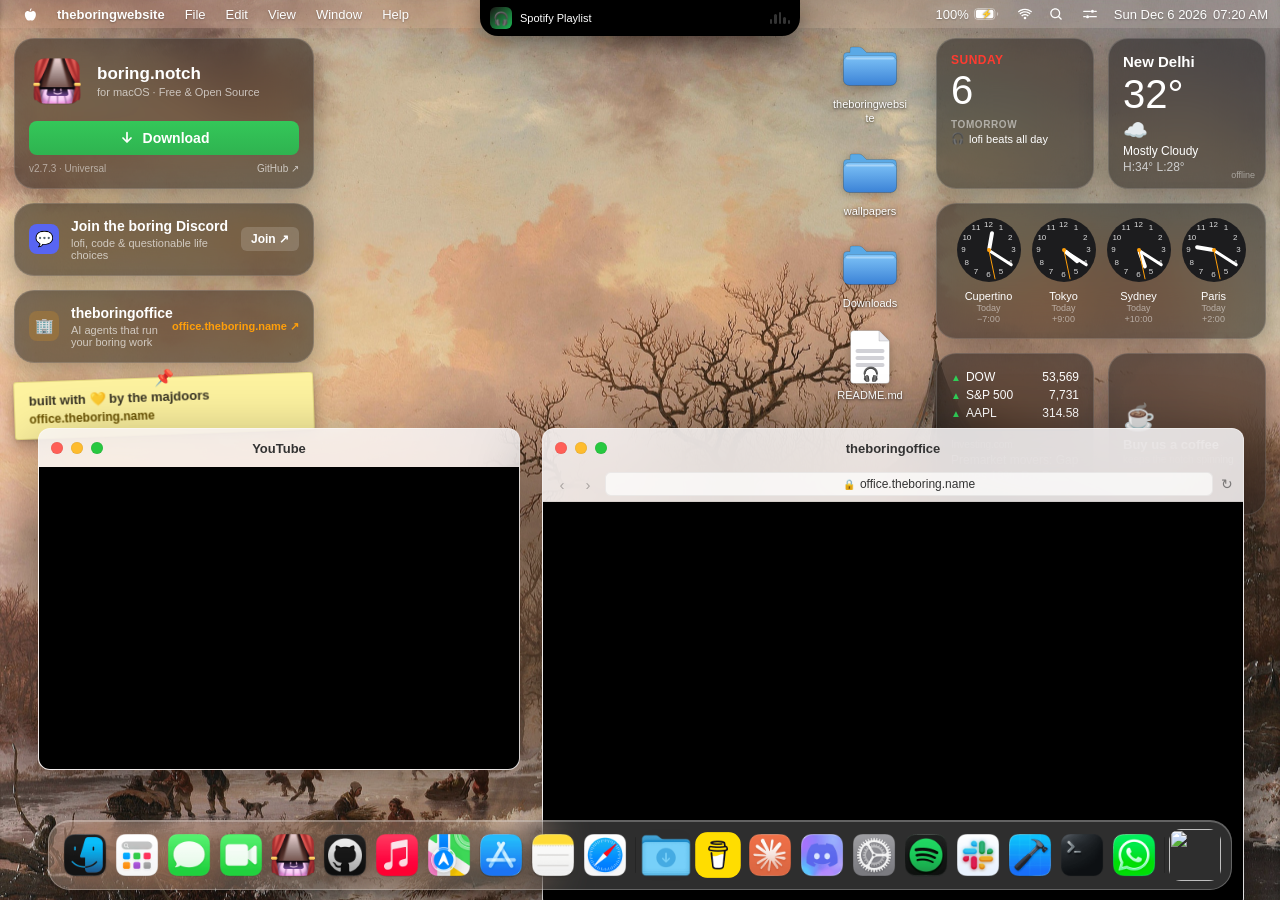
==== commit a5f8433b: "feat: SEO pack — favicon set, OG/Twitter cards, JSON-LD, robots, sitemap, webmanifest Co-authored-by" ====
--- a/index.html
+++ b/index.html
@@ -3,8 +3,52 @@
 <head>
   <meta charset="UTF-8">
   <meta name="viewport" content="width=device-width, initial-scale=1.0">
-  <title>theboringwebsite</title>
-  <link rel="icon" type="image/png" href="assets/icons/boring-notch.png">
+  <title>theboringwebsite — a macOS desktop in your browser</title>
+
+  <!-- SEO -->
+  <meta name="description" content="A pixel-faithful macOS desktop that lives in your browser: functional Dynamic-Island lofi radio notch, macOS dock, real Finder, live widgets, and the boring.notch macOS app — free & open source.">
+  <meta name="keywords" content="boring.notch, theboringwebsite, macOS desktop, web desktop, lofi radio, notch app, TheBoredTeam, macOS clone">
+  <meta name="author" content="TheBoredTeam">
+  <meta name="robots" content="index, follow">
+  <meta name="theme-color" content="#000000">
+  <link rel="canonical" href="https://theboring.name/">
+
+  <!-- Open Graph -->
+  <meta property="og:type" content="website">
+  <meta property="og:site_name" content="theboringwebsite">
+  <meta property="og:title" content="theboringwebsite — a macOS desktop in your browser">
+  <meta property="og:description" content="Functional Dynamic-Island lofi radio notch, macOS dock, real Finder, live widgets — and the free boring.notch macOS app. Zero dependencies, open source.">
+  <meta property="og:url" content="https://theboring.name/">
+  <meta property="og:image" content="https://theboring.name/assets/og-cover.jpg">
+  <meta property="og:image:width" content="1200">
+  <meta property="og:image:height" content="630">
+  <meta property="og:image:alt" content="A macOS-style desktop in a browser: notch music player, dock, widgets and windows over a classical painting wallpaper">
+
+  <!-- Twitter -->
+  <meta name="twitter:card" content="summary_large_image">
+  <meta name="twitter:title" content="theboringwebsite — a macOS desktop in your browser">
+  <meta name="twitter:description" content="Functional Dynamic-Island lofi radio notch, macOS dock, real Finder, live widgets — and the free boring.notch macOS app.">
+  <meta name="twitter:image" content="https://theboring.name/assets/og-cover.jpg">
+  <meta name="twitter:image:alt" content="A macOS-style desktop in a browser: notch music player, dock, widgets and windows">
+
+  <!-- Icons -->
+  <link rel="icon" type="image/png" sizes="32x32" href="assets/icons/favicon-32.png">
+  <link rel="icon" type="image/png" sizes="256x256" href="assets/icons/boring-notch.png">
+  <link rel="apple-touch-icon" href="assets/icons/apple-touch-icon.png">
+  <link rel="manifest" href="assets/site.webmanifest">
+
+  <!-- Structured data -->
+  <script type="application/ld+json">
+  {
+    "@context": "https://schema.org",
+    "@type": "WebSite",
+    "name": "theboringwebsite",
+    "url": "https://theboring.name/",
+    "description": "A pixel-faithful macOS desktop that lives in your browser: functional lofi radio notch, dock, Finder, live widgets.",
+    "creator": { "@type": "Organization", "name": "TheBoredTeam", "url": "https://github.com/TheBoredTeam" }
+  }
+  </script>
+
   <link rel="stylesheet" href="css/main.css">
   <link rel="stylesheet" href="css/notch.css">
   <link rel="stylesheet" href="css/dock.css">
--- a/css/notch.css
+++ b/css/notch.css
@@ -1,7 +1,8 @@
-/* css/notch.css — Dev B: MacBook-style notch music player (boring.notch reference).
+/* css/notch.css — MacBook-style notch music player (boring.notch reference).
    All selectors scoped under #notch-root (positioned fixed top-center by Dev A).
-   States: A = idle slim pill, B = collapsed wide bar (art + EQ), C = expanded
-   floating panel. Font stack inherited from the page (var(--tb-font) on body). */
+   States: collapsed = slim black pill (art + title + static EQ silhouette),
+   expanded = floating panel (Spotify iframe embed + week calendar + events).
+   Font stack inherited from the page (var(--tb-font) on body). */
 
 #notch-root .tb-notch,
 #notch-root .tb-notch * { box-sizing: border-box; margin: 0; padding: 0; }
@@ -9,7 +10,7 @@
 #notch-root .tb-notch {
   position: relative;
   width: 200px;
-  height: 34px;
+  height: 36px;
   margin-top: 0;
   background: #000;
   color: #fff;
@@ -25,19 +26,19 @@
   -webkit-user-select: none;
 }
 
-/* State B — collapsed, active: real-MacBook-notch size (same slim pill as
-   idle; only the internals appear — no size jump when playback starts) */
+/* Collapsed with playlist content: wider pill (art + title + EQ silhouette) */
 #notch-root .tb-notch.has-played:not(.expanded) {
-  width: 215px;
-  height: 34px;
+  width: 320px;
+  height: 36px;
   border-radius: 0 0 18px 18px;
 }
 
-/* State C — expanded: compact panel hanging flush from the top edge */
+/* Expanded: compact panel hanging flush from the top edge —
+   26px top row + 152px Spotify embed body + paddings/margins = 210px */
 #notch-root .tb-notch.expanded {
   width: min(92vw, 580px);
-  height: 176px;
-  min-height: 168px;
+  height: 210px;
+  min-height: 206px;
   margin-top: 0;
   border-radius: 0 0 28px 28px;
   cursor: default;
@@ -47,59 +48,40 @@
 #notch-root .tb-notch-collapsed {
   position: absolute; inset: 0;
   display: flex; align-items: center; justify-content: space-between;
+  gap: 8px;
   padding: 5px 10px;
   transition: opacity 0.2s ease;
 }
 #notch-root .tb-notch.expanded .tb-notch-collapsed { opacity: 0; pointer-events: none; }
-
-/* idle + never played: plain black pill, nothing inside */
-#notch-root .tb-notch:not(.has-played) .tb-collapsed-art,
-#notch-root .tb-notch:not(.has-played) .tb-notch-eq { display: none; }
 
 #notch-root .tb-collapsed-art {
   position: relative;
   width: 22px; height: 22px; border-radius: 6px; flex: 0 0 auto;
   display: flex; align-items: center; justify-content: center;
+  background: linear-gradient(135deg, #191414, #1DB954); /* Spotify ink → green */
 }
 #notch-root .tb-collapsed-art-emoji { font-size: 13px; line-height: 1; }
-
-/* the source badge is expanded-panel-only — noise at real-notch scale */
-#notch-root .tb-notch-collapsed .tb-src-badge { display: none; }
-
-/* source badge overlapping the artwork's bottom-right corner */
-#notch-root .tb-src-badge {
-  position: absolute; right: -4px; bottom: -4px;
-  width: 20px; height: 20px; border-radius: 50%;
-  background: #111; border: 2px solid #000;
-  display: flex; align-items: center; justify-content: center;
-  font-size: 11px; line-height: 1;
-}
-#notch-root .tb-src-badge-lg {
-  width: 22px; height: 22px; right: -5px; bottom: -5px; font-size: 12px;
-}
-
-/* 5-bar equalizer: white + animating while playing, frozen + #333 when paused */
+#notch-root .tb-collapsed-art-img {
+  width: 100%; height: 100%;
+  object-fit: cover; border-radius: 6px; display: block;
+}
+
+#notch-root .tb-collapsed-title {
+  flex: 1 1 auto; min-width: 0;
+  font-size: 11px; color: #fff;
+  white-space: nowrap; overflow: hidden; text-overflow: ellipsis;
+}
+
+/* Static EQ silhouette: decorative only. The embed's real playback state is
+   unknowable from the parent page, so the bars never animate (an always-on
+   animation would falsely imply music is playing). */
 #notch-root .tb-notch-eq { display: flex; align-items: flex-end; gap: 2px; height: 12px; flex: 0 0 auto; }
-#notch-root .tb-notch-eq span {
-  width: 2.5px; height: 100%; border-radius: 1.5px; background: #333;
-  transform: scaleY(0.23); /* ~3px of the 12px track */
-  transform-origin: bottom;
-  animation: tb-eq-bounce 1.1s ease-in-out infinite;
-  animation-play-state: paused;
-}
-/* colorful while playing, frozen #333 (base rule) when paused */
-#notch-root .tb-notch.playing .tb-notch-eq span { animation-play-state: running; }
-#notch-root .tb-notch.playing .tb-notch-eq span:nth-child(1) { background: #ff5f57; }
-#notch-root .tb-notch.playing .tb-notch-eq span:nth-child(2) { background: #febc2e; }
-#notch-root .tb-notch.playing .tb-notch-eq span:nth-child(3) { background: #28c840; }
-#notch-root .tb-notch.playing .tb-notch-eq span:nth-child(4) { background: #0a84ff; }
-#notch-root .tb-notch.playing .tb-notch-eq span:nth-child(5) { background: #bf5af2; }
-#notch-root .tb-notch-eq span:nth-child(1) { animation-duration: 0.9s; }
-#notch-root .tb-notch-eq span:nth-child(2) { animation-duration: 1.3s; animation-delay: 0.10s; }
-#notch-root .tb-notch-eq span:nth-child(3) { animation-duration: 0.8s; animation-delay: 0.25s; }
-#notch-root .tb-notch-eq span:nth-child(4) { animation-duration: 1.2s; animation-delay: 0.05s; }
-#notch-root .tb-notch-eq span:nth-child(5) { animation-duration: 1.0s; animation-delay: 0.35s; }
-@keyframes tb-eq-bounce { 0%, 100% { transform: scaleY(0.23); } 50% { transform: scaleY(1); } }
+#notch-root .tb-notch-eq span { width: 2.5px; border-radius: 1.5px; background: #333; }
+#notch-root .tb-notch-eq span:nth-child(1) { height: 45%; }
+#notch-root .tb-notch-eq span:nth-child(2) { height: 80%; }
+#notch-root .tb-notch-eq span:nth-child(3) { height: 100%; }
+#notch-root .tb-notch-eq span:nth-child(4) { height: 60%; }
+#notch-root .tb-notch-eq span:nth-child(5) { height: 35%; }
 
 /* ---------- expanded panel internals ---------- */
 #notch-root .tb-notch-expanded {
@@ -137,69 +119,18 @@
 #notch-root .tb-battery-fill { fill: #fff; }
 #notch-root .tb-battery-tip { fill: rgba(255, 255, 255, 0.45); }
 
-/* body row: artwork + track meta + calendar */
+/* body row: Spotify embed + calendar */
 #notch-root .tb-panel-body {
   display: flex; gap: 18px; margin-top: 8px;
   flex: 1 1 auto; min-height: 0;
 }
 
-#notch-root .tb-player-art {
-  position: relative;
-  width: 104px; height: 104px; flex: 0 0 104px;
-  border-radius: 10px;
-  display: flex; align-items: center; justify-content: center;
-  box-shadow: 0 4px 14px rgba(0, 0, 0, 0.4);
-}
-#notch-root .tb-player-art-emoji { font-size: 44px; line-height: 1; }
-
-#notch-root .tb-player-info {
-  flex: 1; min-width: 0;
-  display: flex; flex-direction: column; justify-content: center;
-}
-#notch-root .tb-player-name {
-  font-size: 16px; font-weight: 700; color: #fff;
-  white-space: nowrap; overflow: hidden; text-overflow: ellipsis;
-}
-#notch-root .tb-player-tag {
-  font-size: 12px; color: #9a9a9a; margin-top: 2px;
-  white-space: nowrap; overflow: hidden; text-overflow: ellipsis;
-}
-#notch-root .tb-player-sub { font-size: 11px; color: #6e6e6e; margin-top: 2px; }
-
-#notch-root .tb-player-progress {
-  height: 4px; background: #2c2c2e; border-radius: 999px;
-  margin-top: 8px; overflow: hidden;
-}
-#notch-root .tb-player-progress-fill {
-  height: 100%; width: 0; background: #fff; border-radius: 999px;
-  transition: width 0.5s linear;
-}
-#notch-root .tb-player-times {
-  display: flex; justify-content: space-between; align-items: center;
-  margin-top: 5px; font-size: 11px; color: #9a9a9a;
-}
-#notch-root .tb-player-live {
-  display: flex; align-items: center; gap: 5px;
-  color: #ff3b30; font-size: 11px; letter-spacing: 0.06em;
-}
-#notch-root .tb-notch.playing .tb-live-dot { animation: tb-live-pulse 1.6s ease-in-out infinite; }
-@keyframes tb-live-pulse { 0%, 100% { opacity: 1; } 50% { opacity: 0.35; } }
-
-/* transport: plain white SVG glyphs, no circle backgrounds */
-#notch-root .tb-player-controls { display: flex; align-items: center; gap: 24px; margin-top: 8px; }
-#notch-root .tb-btn {
-  font: inherit; background: none; border: none; padding: 0; cursor: pointer;
-  color: #fff; display: flex; align-items: center; justify-content: center;
-  transition: color 0.15s ease, transform 0.15s ease;
-}
-#notch-root .tb-btn:active { transform: scale(0.92); }
-#notch-root .tb-btn svg { display: block; }
-#notch-root .tb-btn-shuffle, #notch-root .tb-btn-airplay { color: #ccc; }
-#notch-root .tb-btn-shuffle:hover, #notch-root .tb-btn-airplay:hover { color: #fff; }
-#notch-root .tb-btn-shuffle svg, #notch-root .tb-btn-airplay svg { width: 16px; height: 16px; }
-#notch-root .tb-btn-prev svg, #notch-root .tb-btn-next svg { width: 18px; height: 18px; }
-#notch-root .tb-btn-play svg { width: 22px; height: 22px; }
-#notch-root .tb-btn-airplay { cursor: default; }
+/* Spotify's compact player — 12px radius per Spotify's own embed snippet */
+#notch-root .tb-spotify-wrap { flex: 1 1 auto; min-width: 0; }
+#notch-root .tb-spotify-embed {
+  display: block; width: 100%; height: 152px;
+  border: none; border-radius: 12px;
+}
 
 /* calendar section: month header, weekday header, one real week row, events */
 #notch-root .tb-cal-section {
@@ -248,20 +179,20 @@
 
 @media (prefers-reduced-motion: reduce) {
   #notch-root .tb-notch { transition: none; }
-  #notch-root .tb-notch-eq span,
-  #notch-root .tb-notch.playing .tb-live-dot { animation: none; }
 }
 
 /* ---- responsive: phones ----
    Desktop rules above are untouched; everything below only applies inside
    these media queries. The expanded panel is a horizontal flex row
-   (104px art + player + min-250px calendar) clipped by .tb-notch's
+   (Spotify embed + min-250px calendar) clipped by .tb-notch's
    overflow:hidden — on a phone the calendar column would be clipped away
-   anyway, so it drops out and the player keeps the full width. */
+   anyway, so it drops out and the embed keeps the full width. The embed's
+   height is fixed at 152px, so the expanded 210px panel height is kept at
+   every viewport width. */
 @media (max-width: 768px) {
   /* collapsed pill + expanded panel scale with the viewport */
   #notch-root .tb-notch { width: 180px; height: 32px; }
-  #notch-root .tb-notch.has-played:not(.expanded) { width: 195px; height: 32px; }
+  #notch-root .tb-notch.has-played:not(.expanded) { width: 300px; height: 32px; }
   #notch-root .tb-notch.expanded { width: min(94vw, 580px); }
 
   #notch-root .tb-notch-expanded { padding: 10px 14px; }
@@ -269,22 +200,10 @@
 
   /* calendar column is the overflow source on narrow widths */
   #notch-root .tb-cal-section { display: none; }
-
-  #notch-root .tb-player-art {
-    width: 88px; height: 88px; flex: 0 0 88px;
-  }
-  #notch-root .tb-player-art-emoji { font-size: 38px; }
-  #notch-root .tb-player-controls { gap: 18px; }
 }
 
 @media (max-width: 480px) {
-  /* smaller phones: shave the expanded panel's fixed height a little so it
-     stays proportional, transport buttons keep ~26px touch targets */
-  #notch-root .tb-notch.expanded { height: 160px; min-height: 156px; }
-  #notch-root .tb-player-art {
-    width: 76px; height: 76px; flex: 0 0 76px;
-  }
-  #notch-root .tb-player-art-emoji { font-size: 32px; }
-  #notch-root .tb-player-controls { gap: 14px; margin-top: 6px; }
+  /* smaller phones: panel keeps the embed's fixed height; only the top-row
+     glyph spacing tightens */
   #notch-root .tb-panel-top-right { gap: 8px; }
 }
--- a/css/dock.css
+++ b/css/dock.css
@@ -74,6 +74,14 @@
   width: 100%;
   height: 100%;
   border-radius: 12px;
+}
+
+/* full-bleed images (Buy Me a Coffee webp) carry no built-in padding like
+   the macosicons artwork — scale them down so the visual mass matches the
+   neighboring icons (radius grows proportionally to keep the squircle) */
+.tb-dock-icon-img-file[src*="google-play-app"] {
+  transform: scale(0.88);
+  border-radius: 14px;
 }
 
 /* Dark pill label above the icon; shown on hover / keyboard focus. */
--- a/css/widgets.css
+++ b/css/widgets.css
@@ -382,3 +382,16 @@
   font-size: 10px;
   color: rgba(255, 255, 255, 0.5);
 }
+
+/* ---------- phones: hide the whole column ---------- */
+
+/* ≤768px: the widget gallery is desktop-only, macOS-style — a phone screen
+   has no room for a 330px column, so the entire column is hidden instead of
+   squeezed. (#widgets-root itself is transparent + click-through via
+   main.css, so hiding the grid removes everything visible; no inner widget
+   is independently position:fixed.) */
+@media (max-width: 768px) {
+  #widgets-root .tb-widgets {
+    display: none;
+  }
+}
--- a/css/promo.css
+++ b/css/promo.css
@@ -198,3 +198,64 @@
 #promo-root .tb-promo-office-link:hover {
   text-decoration: underline;
 }
+
+/* ---------- 4. sticky note (yellow paper overrides the shared dark-glass chrome) ---------- */
+
+/* the whole note is one <a>; warm-yellow paper, slight tilt, no blur */
+#promo-root .tb-promo-card--sticky {
+  display: block;
+  padding: 16px 14px 12px;
+  border-radius: 3px;
+  background: #fef3a0;
+  border: 1px solid rgba(120, 100, 0, 0.18);
+  box-shadow: 0 6px 16px rgba(0, 0, 0, 0.28), 0 1px 3px rgba(0, 0, 0, 0.15);
+  color: #3a3524;
+  text-decoration: none;
+  transform: rotate(-2deg);
+  transition: transform 0.18s ease;
+  -webkit-backdrop-filter: none;
+  backdrop-filter: none;
+}
+
+#promo-root .tb-promo-card--sticky:hover {
+  transform: rotate(-1deg) translateY(-2px);
+}
+
+/* pin straddles the note's top edge (sticks ~8px above it, into the 14px
+   column gap — never reaches the previous card) */
+#promo-root .tb-promo-sticky-pin {
+  display: block;
+  width: 18px;
+  margin: -24px auto 2px;
+  font-size: 16px;
+  line-height: 1;
+}
+
+#promo-root .tb-promo-sticky-line {
+  font-size: 13px;
+  font-weight: 600;
+  line-height: 1.35;
+  color: #3a3524;
+}
+
+#promo-root .tb-promo-sticky-url {
+  margin-top: 2px;
+  font-size: 12px;
+  font-weight: 700;
+  color: #6b5300;
+}
+
+#promo-root .tb-promo-card--sticky:hover .tb-promo-sticky-url {
+  text-decoration: underline;
+}
+
+/* phones: the promo column becomes a centered feed (css/main.css) — keep
+   the note note-sized instead of a full-width banner. The -2deg tilt stays
+   inside the feed's 10px side padding, so no horizontal overflow. */
+@media (max-width: 768px) {
+  #promo-root .tb-promo-card--sticky {
+    max-width: 340px;
+    margin-left: auto;
+    margin-right: auto;
+  }
+}
--- a/css/desktop.css
+++ b/css/desktop.css
@@ -0,0 +1,78 @@
+/* css/desktop.css — macOS-style desktop folder icons.
+   Lives inside #icons-root (positioned in main.css: fixed top-right,
+   z-index 2 — above the wallpaper (0), below windows (10)). The root is
+   click-through, so each icon re-enables pointer events. */
+
+.tb-desk-icon {
+  display: flex;
+  flex-direction: column;
+  align-items: center;
+  gap: 3px;
+  width: 84px;
+  margin: 0 0 16px;
+  padding: 6px 2px 4px;
+  border: 0;
+  border-radius: 6px;
+  background: none;
+  font-family: var(--tb-font);
+  cursor: default;
+  pointer-events: auto;
+  -webkit-user-select: none;
+  user-select: none;
+}
+
+.tb-desk-icon-img {
+  width: 64px;
+  height: 64px;
+  object-fit: contain;
+  border-radius: 4px;
+  filter: drop-shadow(0 2px 4px rgba(0, 0, 0, .35));
+  pointer-events: none;
+}
+
+.tb-desk-icon-label {
+  max-width: 80px;
+  padding: 1px 5px;
+  border-radius: 4px;
+  color: #fff;
+  font-size: 12px;
+  line-height: 1.25;
+  text-align: center;
+  text-shadow: 0 1px 2px rgba(0, 0, 0, .7);
+  overflow: hidden;
+  text-overflow: ellipsis;
+  white-space: nowrap;
+  pointer-events: none;
+}
+
+/* Selected state: dimmed glyph + blue label pill, macOS style. */
+.tb-desk-icon.tb-selected .tb-desk-icon-img {
+  filter: brightness(.78) drop-shadow(0 2px 4px rgba(0, 0, 0, .35));
+}
+
+.tb-desk-icon.tb-selected .tb-desk-icon-label {
+  background: rgba(20, 90, 200, .85);
+  text-shadow: none;
+}
+
+/* Phone (≤768px): shrink the folder icons so they don't dominate a 375px
+   screen — they stay visible (desktop-parody signature). The selected-state
+   filter and label pill are size-independent, so they carry over unchanged. */
+@media (max-width: 768px) {
+  .tb-desk-icon {
+    width: 62px;
+    margin: 0 0 10px;
+    padding: 4px 2px 3px;
+  }
+
+  .tb-desk-icon-img {
+    width: 46px;
+    height: 46px;
+  }
+
+  .tb-desk-icon-label {
+    max-width: 60px;
+    padding: 1px 4px;
+    font-size: 10px;
+  }
+}
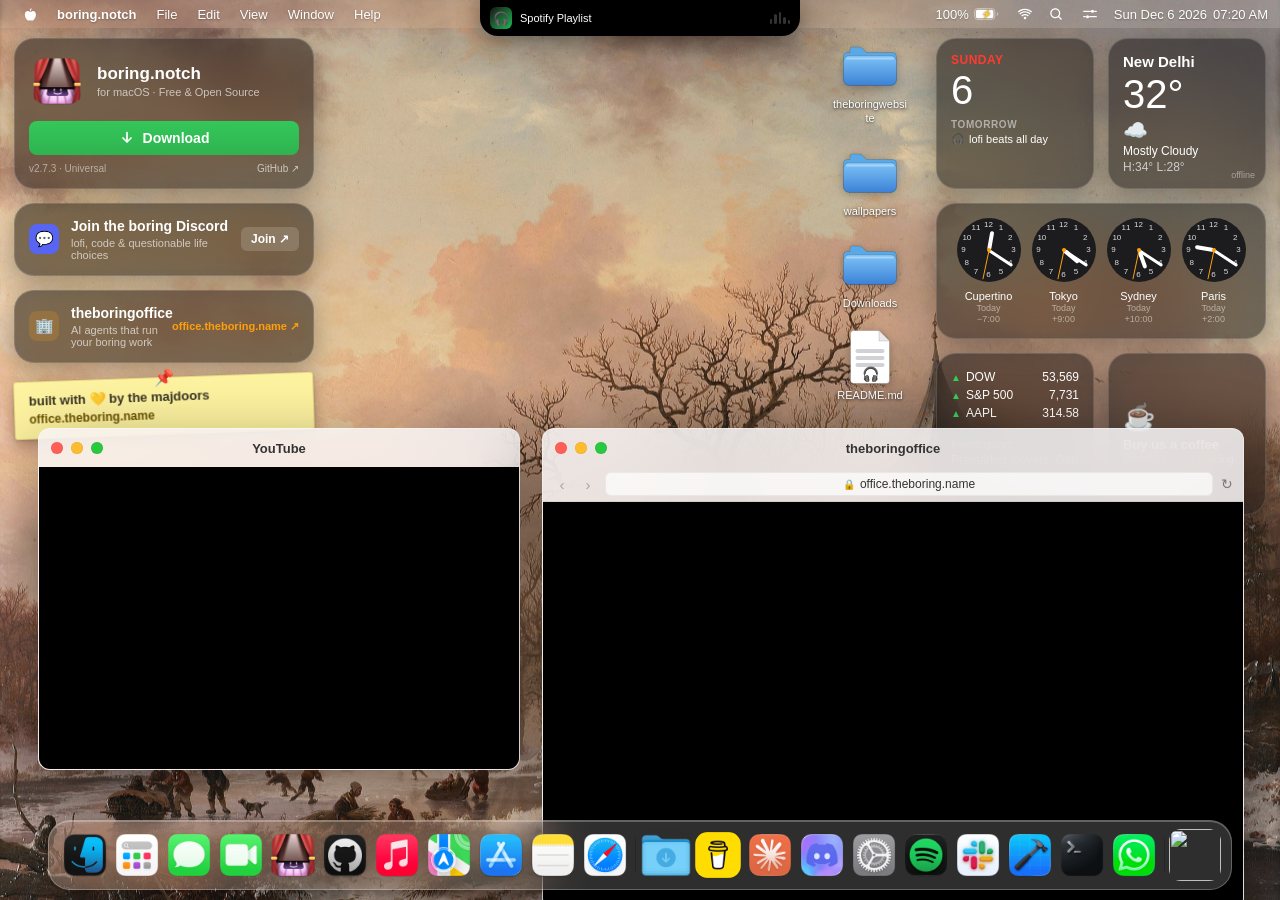
==== commit 7039fec3: "feat: rebrand site identity to boring.notch (title, OG/Twitter, manifest, menu bar) Co-authored-by: " ====
--- a/index.html
+++ b/index.html
@@ -3,11 +3,11 @@
 <head>
   <meta charset="UTF-8">
   <meta name="viewport" content="width=device-width, initial-scale=1.0">
-  <title>theboringwebsite — a macOS desktop in your browser</title>
+  <title>boring.notch — the notch, reinvented for macOS</title>
 
   <!-- SEO -->
-  <meta name="description" content="A pixel-faithful macOS desktop that lives in your browser: functional Dynamic-Island lofi radio notch, macOS dock, real Finder, live widgets, and the boring.notch macOS app — free & open source.">
-  <meta name="keywords" content="boring.notch, theboringwebsite, macOS desktop, web desktop, lofi radio, notch app, TheBoredTeam, macOS clone">
+  <meta name="description" content="The home of boring.notch — the free, open-source app that turns your MacBook's notch into a music player. Explore the full macOS desktop demo in your browser and download boring.notch for macOS.">
+  <meta name="keywords" content="boring.notch, boring notch, macOS notch, Dynamic Island macOS, notch music player, macbook notch app, TheBoredTeam, macOS desktop website">
   <meta name="author" content="TheBoredTeam">
   <meta name="robots" content="index, follow">
   <meta name="theme-color" content="#000000">
@@ -15,9 +15,9 @@
 
   <!-- Open Graph -->
   <meta property="og:type" content="website">
-  <meta property="og:site_name" content="theboringwebsite">
-  <meta property="og:title" content="theboringwebsite — a macOS desktop in your browser">
-  <meta property="og:description" content="Functional Dynamic-Island lofi radio notch, macOS dock, real Finder, live widgets — and the free boring.notch macOS app. Zero dependencies, open source.">
+  <meta property="og:site_name" content="boring.notch">
+  <meta property="og:title" content="boring.notch — the notch, reinvented for macOS">
+  <meta property="og:description" content="Turn your MacBook's notch into a music player. Explore the full macOS desktop demo in your browser and download boring.notch — free & open source.">
   <meta property="og:url" content="https://theboring.name/">
   <meta property="og:image" content="https://theboring.name/assets/og-cover.jpg">
   <meta property="og:image:width" content="1200">
@@ -26,8 +26,8 @@
 
   <!-- Twitter -->
   <meta name="twitter:card" content="summary_large_image">
-  <meta name="twitter:title" content="theboringwebsite — a macOS desktop in your browser">
-  <meta name="twitter:description" content="Functional Dynamic-Island lofi radio notch, macOS dock, real Finder, live widgets — and the free boring.notch macOS app.">
+  <meta name="twitter:title" content="boring.notch — the notch, reinvented for macOS">
+  <meta name="twitter:description" content="Turn your MacBook's notch into a music player. Explore the full macOS desktop demo in your browser and download boring.notch — free & open source.">
   <meta name="twitter:image" content="https://theboring.name/assets/og-cover.jpg">
   <meta name="twitter:image:alt" content="A macOS-style desktop in a browser: notch music player, dock, widgets and windows">
 
@@ -42,9 +42,9 @@
   {
     "@context": "https://schema.org",
     "@type": "WebSite",
-    "name": "theboringwebsite",
+    "name": "boring.notch",
     "url": "https://theboring.name/",
-    "description": "A pixel-faithful macOS desktop that lives in your browser: functional lofi radio notch, dock, Finder, live widgets.",
+    "description": "The home of boring.notch — the free, open-source app that turns your MacBook's notch into a music player.",
     "creator": { "@type": "Organization", "name": "TheBoredTeam", "url": "https://github.com/TheBoredTeam" }
   }
   </script>
--- a/css/dock.css
+++ b/css/dock.css
@@ -183,7 +183,8 @@
     gap: 6px;
     padding: 8px 10px;
     border-radius: 18px;
-    max-width: calc(100vw - 16px);
+    width: 90vw;               /* span 90% of the screen, centered by #dock-root */
+    max-width: 90vw;
     overflow-x: auto;
     overflow-y: visible;
     scrollbar-width: none;        /* Firefox */
--- a/css/windows.css
+++ b/css/windows.css
@@ -128,6 +128,15 @@
   .tb-tl { width: 16px; height: 16px; font-size: 12px; }
   .tb-window-title { font-size: 12px; }
   .tb-window-addressbar { height: 32px; flex: 0 0 32px; }
+
+  /* the YouTube demo window becomes a mini-player: shorter, parked at the
+     bottom edge just above the dock */
+  .tb-window[data-app="video"] {
+    top: auto !important;
+    bottom: 96px !important;
+    height: 36vh !important;
+    max-height: 300px;
+  }
 }
 
 @media (max-width: 480px) {
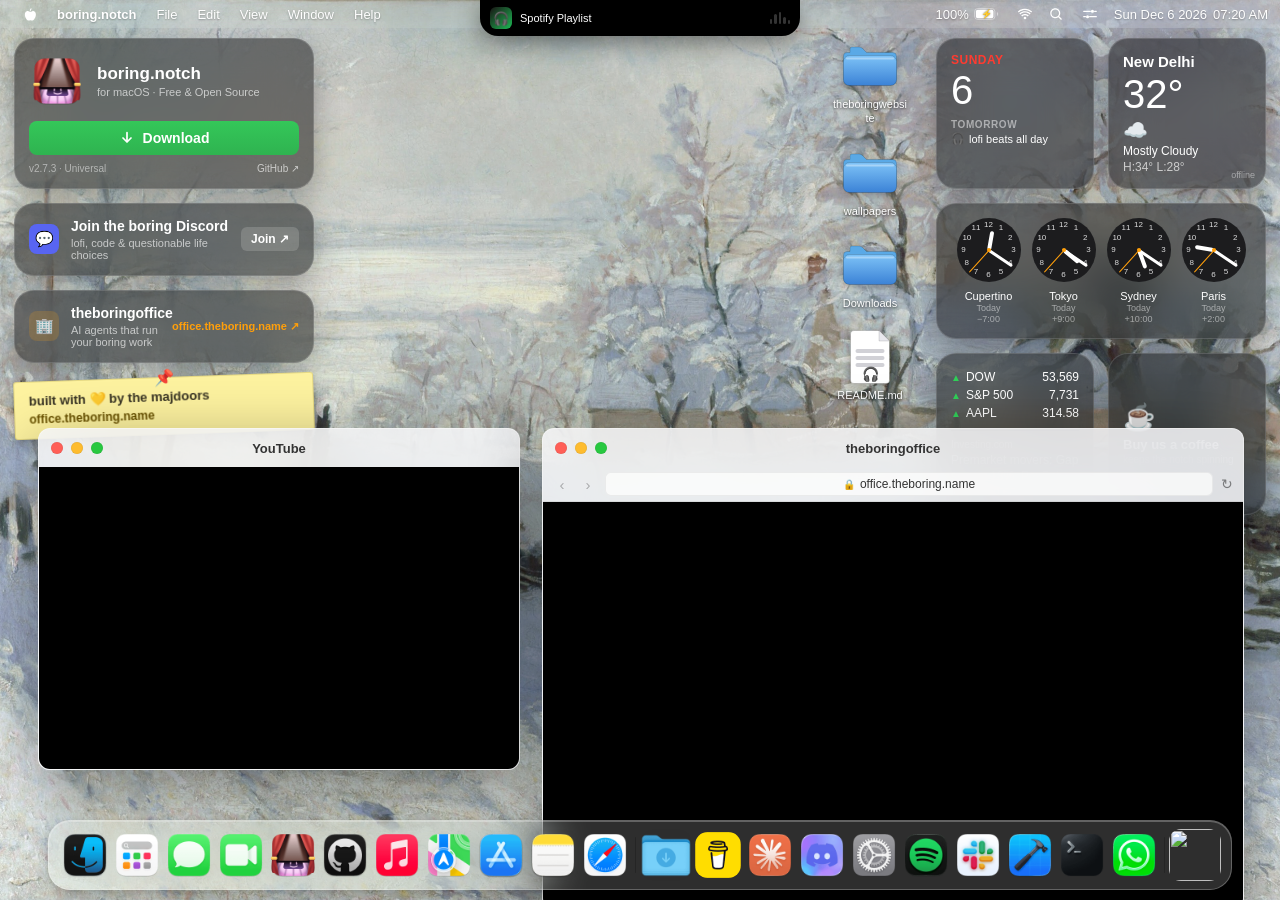
==== commit 760d2b77: "fix: trim og/twitter/meta descriptions under social-preview limits Co-authored-by: TheBoringMajdoor " ====
--- a/index.html
+++ b/index.html
@@ -6,7 +6,7 @@
   <title>boring.notch — the notch, reinvented for macOS</title>
 
   <!-- SEO -->
-  <meta name="description" content="The home of boring.notch — the free, open-source app that turns your MacBook's notch into a music player. Explore the full macOS desktop demo in your browser and download boring.notch for macOS.">
+  <meta name="description" content="The home of boring.notch — the free app that turns your MacBook's notch into a music player. Try the browser demo and download for macOS.">
   <meta name="keywords" content="boring.notch, boring notch, macOS notch, Dynamic Island macOS, notch music player, macbook notch app, TheBoredTeam, macOS desktop website">
   <meta name="author" content="TheBoredTeam">
   <meta name="robots" content="index, follow">
@@ -17,7 +17,7 @@
   <meta property="og:type" content="website">
   <meta property="og:site_name" content="boring.notch">
   <meta property="og:title" content="boring.notch — the notch, reinvented for macOS">
-  <meta property="og:description" content="Turn your MacBook's notch into a music player. Explore the full macOS desktop demo in your browser and download boring.notch — free & open source.">
+  <meta property="og:description" content="Turn your MacBook's notch into a music player. Try the desktop demo and download boring.notch — free & open source.">
   <meta property="og:url" content="https://theboring.name/">
   <meta property="og:image" content="https://theboring.name/assets/og-cover.jpg">
   <meta property="og:image:width" content="1200">
@@ -27,7 +27,7 @@
   <!-- Twitter -->
   <meta name="twitter:card" content="summary_large_image">
   <meta name="twitter:title" content="boring.notch — the notch, reinvented for macOS">
-  <meta name="twitter:description" content="Turn your MacBook's notch into a music player. Explore the full macOS desktop demo in your browser and download boring.notch — free & open source.">
+  <meta name="twitter:description" content="Turn your MacBook's notch into a music player. Try the desktop demo and download boring.notch — free & open source.">
   <meta name="twitter:image" content="https://theboring.name/assets/og-cover.jpg">
   <meta name="twitter:image:alt" content="A macOS-style desktop in a browser: notch music player, dock, widgets and windows">
 
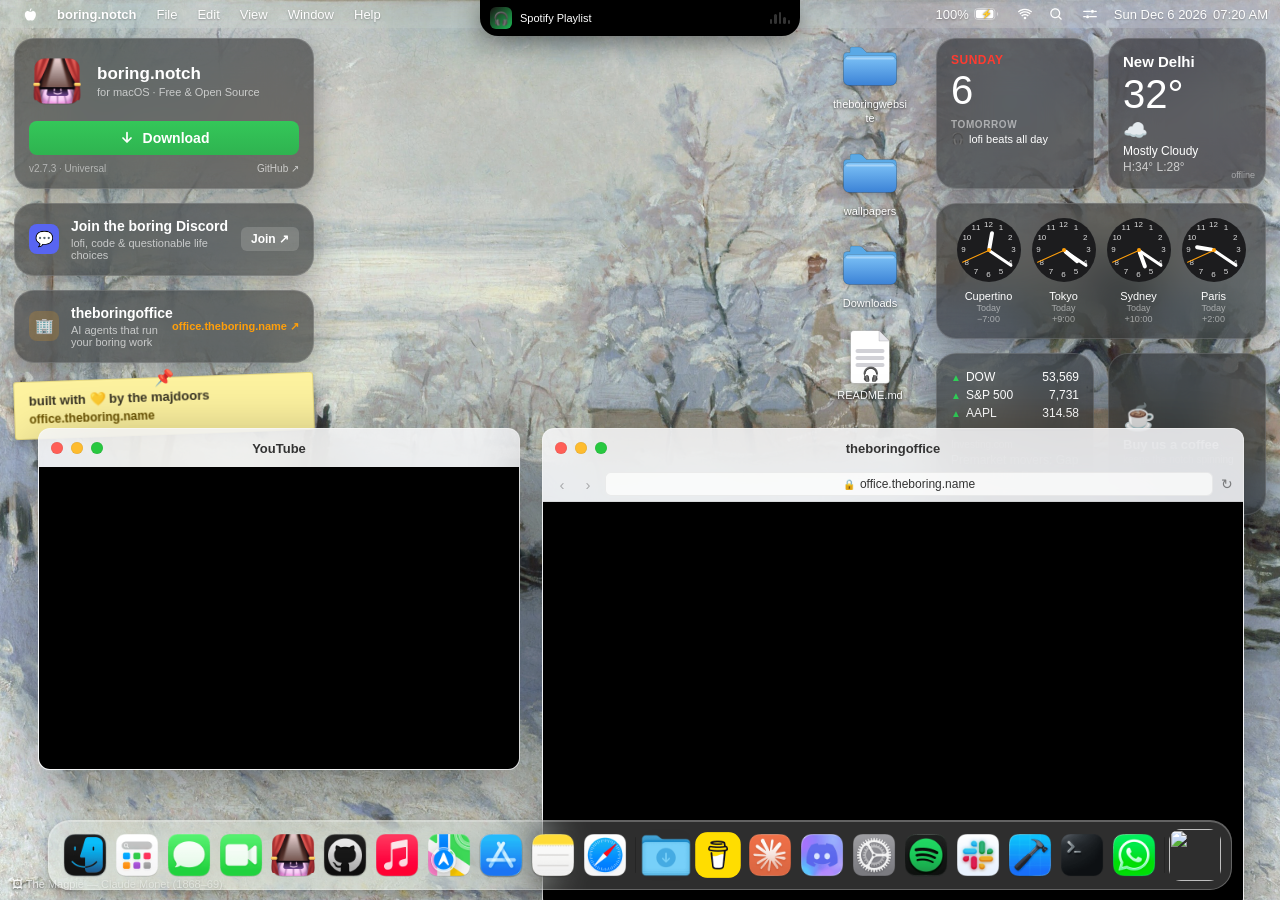
==== commit c810db40: "feat: Google Analytics GA4 (G-J49H89GVT1) Co-authored-by: TheBoringMajdoor <themajdoor@theboring.nam" ====
--- a/index.html
+++ b/index.html
@@ -4,6 +4,15 @@
   <meta charset="UTF-8">
   <meta name="viewport" content="width=device-width, initial-scale=1.0">
   <title>boring.notch — the notch, reinvented for macOS</title>
+
+  <!-- Google Analytics (GA4, property 354202990) -->
+  <script async src="https://www.googletagmanager.com/gtag/js?id=G-J49H89GVT1"></script>
+  <script>
+    window.dataLayer = window.dataLayer || [];
+    function gtag() { dataLayer.push(arguments); }
+    gtag('js', new Date());
+    gtag('config', 'G-J49H89GVT1');
+  </script>
 
   <!-- SEO -->
   <meta name="description" content="The home of boring.notch — the free app that turns your MacBook's notch into a music player. Try the browser demo and download for macOS.">
--- a/css/main.css
+++ b/css/main.css
@@ -49,6 +49,35 @@
   height: 15px;
   width: auto;
   display: block;
+}
+
+/* wallpaper attribution chip (bottom-left; links to the artwork's Commons page) */
+.tb-wall-credit {
+  position: fixed;
+  left: 12px;
+  bottom: 10px;
+  z-index: 1;
+  font-size: 11px;
+  color: #fff;
+  text-shadow: 0 1px 3px rgba(0, 0, 0, 0.7);
+  text-decoration: none;
+  opacity: 0;
+  transition: opacity 0.5s ease;
+  pointer-events: none;
+}
+
+.tb-wall-credit--on {
+  opacity: 0.85;
+  pointer-events: auto;
+}
+
+.tb-wall-credit:hover {
+  opacity: 1;
+  text-decoration: underline;
+}
+
+@media (max-width: 768px) {
+  .tb-wall-credit { bottom: 104px; }
 }
 
 /* Desktop furniture layers: folders top-right, widget column below them.
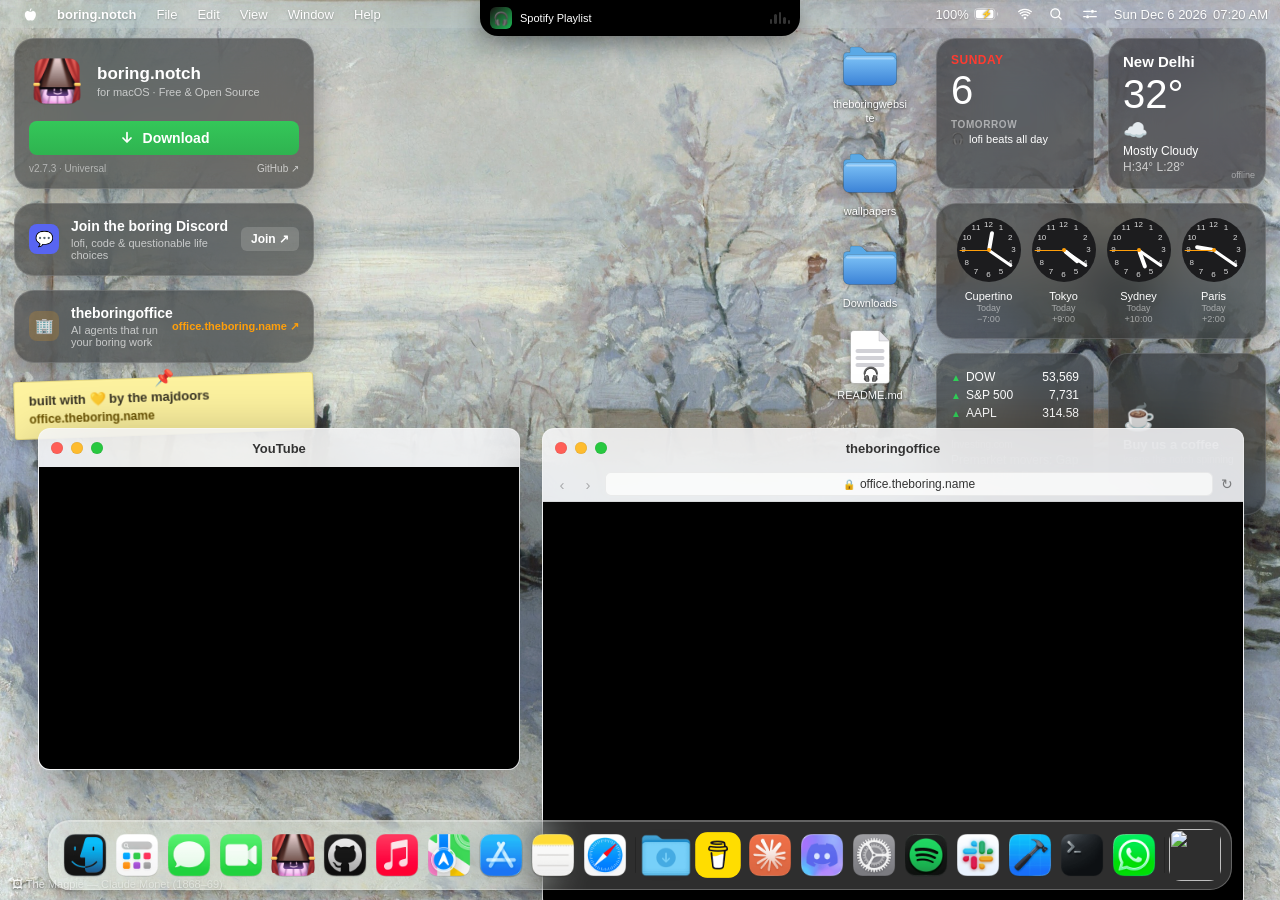
==== commit 0417f06e: "feat: FaceTime, Applications launcher, Discord join card, Spotify player, functional System Settings" ====
--- a/index.html
+++ b/index.html
@@ -66,6 +66,7 @@
   <link rel="stylesheet" href="css/widgets.css">
   <link rel="stylesheet" href="css/desktop-icons.css">
   <link rel="stylesheet" href="css/promo.css">
+  <link rel="stylesheet" href="css/settings-app.css">
   <link rel="stylesheet" href="css/desktop.css">
   <script defer src="js/config.js"></script>
   <script defer src="js/menubar.js"></script>
@@ -76,6 +77,7 @@
   <script defer src="js/widgets.js"></script>
   <script defer src="js/desktop-icons.js"></script>
   <script defer src="js/promo.js"></script>
+  <script defer src="js/settings-app.js"></script>
 </head>
 <body>
   <div id="desktop"></div>
--- a/css/apps.css
+++ b/css/apps.css
@@ -567,3 +567,751 @@
 }
 
 .tb-video iframe { border: 0; display: block; }
+
+/* ---------- messages: iMessage replica (testimonials as a live chat) ---------- */
+
+.tb-msg {
+  display: flex;
+  height: 100%;
+  background: #fff;
+  font-family: -apple-system, BlinkMacSystemFont, 'Segoe UI', Helvetica, Arial, sans-serif;
+  color: #1d1d1f;
+  text-align: left;
+}
+
+.tb-msg * { box-sizing: border-box; }
+
+/* sidebar */
+.tb-msg-side {
+  width: 200px;
+  flex-shrink: 0;
+  background: #f5f5f7;
+  border-right: 1px solid #e5e5ea;
+  display: flex;
+  flex-direction: column;
+}
+
+.tb-msg-side-head { font-size: 15px; font-weight: 700; padding: 12px 14px 8px; }
+
+.tb-msg-convs { flex: 1; min-height: 0; overflow: auto; }
+
+.tb-msg-conv {
+  display: flex;
+  align-items: center;
+  gap: 10px;
+  padding: 8px 12px;
+  cursor: pointer;
+  -webkit-user-select: none;
+  user-select: none;
+}
+
+.tb-msg-conv:hover { background: #ececf0; }
+.tb-msg-conv-sel, .tb-msg-conv-sel:hover { background: #e3e3e8; }
+
+.tb-msg-avatar {
+  width: 46px;
+  height: 46px;
+  flex-shrink: 0;
+  border-radius: 50%;
+  display: flex;
+  align-items: center;
+  justify-content: center;
+  color: #fff;
+  font-size: 19px;
+  font-weight: 600;
+}
+
+.tb-msg-conv-meta { flex: 1; min-width: 0; }
+
+.tb-msg-conv-top { display: flex; justify-content: space-between; align-items: baseline; gap: 6px; }
+
+.tb-msg-conv-name {
+  font-size: 13px;
+  font-weight: 600;
+  white-space: nowrap;
+  overflow: hidden;
+  text-overflow: ellipsis;
+}
+
+.tb-msg-conv-time { flex-shrink: 0; font-size: 11px; color: #8e8e93; }
+
+.tb-msg-conv-prev {
+  font-size: 12px;
+  color: #8e8e93;
+  white-space: nowrap;
+  overflow: hidden;
+  text-overflow: ellipsis;
+  margin-top: 1px;
+}
+
+/* main column */
+.tb-msg-main { flex: 1; min-width: 0; display: flex; flex-direction: column; }
+
+.tb-msg-chat-head {
+  flex-shrink: 0;
+  padding: 10px 16px;
+  border-bottom: 1px solid #ececf0;
+  text-align: center;
+}
+
+.tb-msg-chat-name { font-size: 13px; font-weight: 600; }
+.tb-msg-chat-sub { font-size: 11px; color: #8e8e93; margin-top: 1px; }
+
+.tb-msg-thread { flex: 1; min-height: 0; overflow: auto; background: #fff; padding: 12px; }
+
+.tb-msg-day, .tb-msg-status {
+  text-align: center;
+  font-size: 11px;
+  color: #8e8e93;
+  margin: 4px 0 10px;
+}
+
+.tb-msg-status { margin: 10px 0; }
+
+.tb-msg-sender { font-size: 11px; color: #8e8e93; margin: 8px 0 2px 14px; }
+
+.tb-msg-bubble {
+  position: relative;
+  width: fit-content;
+  max-width: 70%;
+  background: #e9e9eb;
+  color: #000;
+  font-size: 13px;
+  line-height: 1.35;
+  padding: 7px 12px;
+  border-radius: 18px;
+  margin-top: 6px;
+  word-wrap: break-word;
+}
+
+.tb-msg-cont { margin-top: 2px; }
+
+.tb-msg-out { margin-left: auto; background: #0a84ff; color: #fff; }
+
+.tb-msg-receipt { text-align: right; font-size: 11px; color: #8e8e93; margin: 2px 4px 0 0; }
+
+/* typing indicator: three bouncing dots in a gray bubble */
+.tb-msg-typing { display: flex; gap: 4px; padding: 11px 13px; }
+
+.tb-msg-dot {
+  width: 7px;
+  height: 7px;
+  border-radius: 50%;
+  background: #9b9ba1;
+  animation: tb-msg-bounce 1s infinite;
+}
+
+.tb-msg-dot:nth-child(2) { animation-delay: 0.15s; }
+.tb-msg-dot:nth-child(3) { animation-delay: 0.3s; }
+
+@keyframes tb-msg-bounce {
+  0%, 60%, 100% { transform: translateY(0); }
+  30% { transform: translateY(-4px); }
+}
+
+/* replay entrance */
+.tb-msg-anim { animation: tb-msg-in 0.22s ease-out; }
+
+@keyframes tb-msg-in {
+  from { opacity: 0; transform: translateY(6px); }
+  to { opacity: 1; transform: none; }
+}
+
+/* ❤️ tapback badge, toggled by double-clicking an incoming bubble */
+.tb-msg-tapback {
+  position: absolute;
+  top: -10px;
+  left: -8px;
+  background: #e9e9eb;
+  border-radius: 999px;
+  padding: 1px 5px;
+  font-size: 11px;
+  line-height: 1.4;
+  box-shadow: 0 1px 3px rgba(0, 0, 0, 0.18);
+}
+
+/* input bar */
+.tb-msg-inputbar {
+  flex-shrink: 0;
+  display: flex;
+  align-items: center;
+  gap: 8px;
+  padding: 8px 12px;
+  border-top: 1px solid #ececf0;
+}
+
+.tb-msg-input {
+  flex: 1;
+  min-width: 0;
+  font-family: inherit;
+  font-size: 13px;
+  color: #1d1d1f;
+  background: #fff;
+  border: 1px solid #d9d9de;
+  border-radius: 999px;
+  padding: 6px 12px;
+  outline: none;
+}
+
+.tb-msg-input:focus { border-color: #0a84ff; }
+
+.tb-msg-send {
+  width: 26px;
+  height: 26px;
+  flex-shrink: 0;
+  border: none;
+  border-radius: 50%;
+  background: #0a84ff;
+  color: #fff;
+  font-family: inherit;
+  font-size: 14px;
+  line-height: 1;
+  padding: 0 0 1px;
+  cursor: pointer;
+}
+
+.tb-msg-send:hover { background: #0077ed; }
+
+/* ---------- whatsapp: WhatsApp-Web replica (links out to the real one) ---------- */
+
+.tb-wa {
+  display: flex;
+  flex-direction: column;
+  height: 100%;
+  background: #f0f2f5;
+  font-family: -apple-system, BlinkMacSystemFont, 'Segoe UI', Helvetica, Arial, sans-serif;
+  color: #111b21;
+  text-align: left;
+}
+
+.tb-wa * { box-sizing: border-box; }
+
+.tb-wa-header {
+  flex-shrink: 0;
+  display: flex;
+  align-items: center;
+  gap: 10px;
+  background: #075e54;
+  padding: 8px 14px;
+}
+
+.tb-wa-avatar {
+  width: 32px;
+  height: 32px;
+  flex-shrink: 0;
+  border-radius: 50%;
+  background: #fff;
+  color: #075e54;
+  display: flex;
+  align-items: center;
+  justify-content: center;
+  font-size: 16px;
+}
+
+.tb-wa-title { flex: 1; min-width: 0; color: #fff; font-size: 15px; font-weight: 600; }
+
+.tb-wa-open {
+  flex-shrink: 0;
+  background: rgba(255, 255, 255, 0.2);
+  color: #fff;
+  font-size: 12px;
+  font-weight: 500;
+  padding: 5px 12px;
+  border-radius: 999px;
+  text-decoration: none;
+  white-space: nowrap;
+}
+
+.tb-wa-open:hover { background: rgba(255, 255, 255, 0.3); }
+
+.tb-wa-note {
+  flex-shrink: 0;
+  font-size: 11px;
+  background: #fff3cd;
+  color: #664d03;
+  padding: 5px 14px;
+  border-bottom: 1px solid #e5dfba;
+}
+
+.tb-wa-body { flex: 1; min-height: 0; display: flex; }
+
+/* chat list */
+.tb-wa-list {
+  width: 200px;
+  flex-shrink: 0;
+  background: #fff;
+  border-right: 1px solid #e5e5ea;
+  overflow: auto;
+}
+
+.tb-wa-row {
+  display: flex;
+  align-items: center;
+  gap: 10px;
+  padding: 10px 12px;
+  border-bottom: 1px solid #f0f2f5;
+}
+
+.tb-wa-row-sel { background: #f0f2f5; }
+
+.tb-wa-row-avatar {
+  width: 40px;
+  height: 40px;
+  flex-shrink: 0;
+  border-radius: 50%;
+  display: flex;
+  align-items: center;
+  justify-content: center;
+  color: #fff;
+  font-size: 17px;
+  font-weight: 600;
+}
+
+.tb-wa-row-meta { flex: 1; min-width: 0; }
+
+.tb-wa-row-top { display: flex; justify-content: space-between; align-items: baseline; gap: 6px; }
+
+.tb-wa-row-name {
+  font-size: 13px;
+  font-weight: 600;
+  color: #111b21;
+  white-space: nowrap;
+  overflow: hidden;
+  text-overflow: ellipsis;
+}
+
+.tb-wa-row-time { flex-shrink: 0; font-size: 11px; color: #8696a0; }
+
+.tb-wa-row-bottom { display: flex; justify-content: space-between; align-items: center; gap: 6px; margin-top: 1px; }
+
+.tb-wa-row-prev {
+  font-size: 12px;
+  color: #8696a0;
+  white-space: nowrap;
+  overflow: hidden;
+  text-overflow: ellipsis;
+}
+
+.tb-wa-unread {
+  flex-shrink: 0;
+  background: #25d366;
+  color: #fff;
+  font-size: 11px;
+  font-weight: 600;
+  border-radius: 999px;
+  min-width: 18px;
+  height: 18px;
+  display: inline-flex;
+  align-items: center;
+  justify-content: center;
+  padding: 0 5px;
+}
+
+/* conversation */
+.tb-wa-chat { flex: 1; min-width: 0; overflow: auto; background: #ece5dd; padding: 14px 16px; }
+
+.tb-wa-day {
+  width: fit-content;
+  margin: 0 auto 10px;
+  background: #fdf3c6;
+  color: #54656f;
+  font-size: 11px;
+  font-weight: 500;
+  padding: 4px 12px;
+  border-radius: 8px;
+  box-shadow: 0 1px 1px rgba(0, 0, 0, 0.08);
+}
+
+.tb-wa-bubble {
+  width: fit-content;
+  max-width: 75%;
+  background: #fff;
+  border-radius: 8px;
+  padding: 6px 9px 4px;
+  margin-top: 8px;
+  box-shadow: 0 1px 1px rgba(0, 0, 0, 0.12);
+  font-size: 13px;
+  line-height: 1.4;
+  color: #111b21;
+  word-wrap: break-word;
+}
+
+.tb-wa-who { display: block; font-size: 12px; font-weight: 600; margin-bottom: 2px; }
+
+.tb-wa-meta { display: block; text-align: right; font-size: 10px; color: #8696a0; margin-top: 2px; }
+
+.tb-wa-out { margin-left: auto; background: #dcf8c6; }
+
+.tb-wa-ticks { color: #53bdeb; letter-spacing: -1px; }
+
+.tb-wa-cta-bubble { background: transparent; box-shadow: none; padding: 0; }
+
+.tb-wa-cta {
+  display: inline-block;
+  background: #25d366;
+  color: #fff;
+  text-decoration: none;
+  font-size: 13px;
+  font-weight: 600;
+  padding: 9px 18px;
+  border-radius: 999px;
+  box-shadow: 0 1px 2px rgba(0, 0, 0, 0.15);
+}
+
+.tb-wa-cta:hover { background: #1fbd59; }
+
+/* ---------- terminal: fake zsh with a boring CLI ---------- */
+
+.tb-term {
+  height: 100%;
+  background: #1c1c1e;
+  color: #e8e8e8;
+  font-family: ui-monospace, SFMono-Regular, 'SF Mono', Menlo, Consolas, monospace;
+  font-size: 12px;
+  line-height: 1.5;
+  padding: 14px;
+  overflow: auto;
+  text-align: left;
+}
+
+.tb-term * { box-sizing: border-box; }
+
+.tb-term-line { white-space: pre-wrap; word-break: break-word; min-height: 1.5em; }
+
+.tb-term-prompt { display: flex; align-items: center; }
+
+.tb-term-ps1 { color: #7ee787; white-space: pre; }
+
+.tb-term-typed { white-space: pre-wrap; word-break: break-word; }
+
+.tb-term-input {
+  background: transparent;
+  border: none;
+  outline: none;
+  color: #e8e8e8;
+  font-family: inherit;
+  font-size: inherit;
+  line-height: inherit;
+  padding: 0;
+  margin: 0;
+  caret-color: transparent;
+}
+
+/* blinking block cursor parked just after the (auto-growing) input */
+.tb-term-cursor {
+  display: inline-block;
+  width: 7px;
+  height: 15px;
+  background: #e8e8e8;
+  margin-left: 1px;
+  animation: tb-term-blink 1s steps(1) infinite;
+}
+
+@keyframes tb-term-blink {
+  0%, 50% { opacity: 1; }
+  50.01%, 100% { opacity: 0; }
+}
+
+/* ---------- facetime: dark audio-call replica ---------- */
+
+.tb-ft {
+  position: relative;
+  height: 100%;
+  background: #1c1c1e;
+  font-family: -apple-system, BlinkMacSystemFont, 'Segoe UI', Helvetica, Arial, sans-serif;
+  color: #fff;
+  overflow: hidden;
+  text-align: center;
+}
+
+.tb-ft * { box-sizing: border-box; }
+
+/* center stage: callee icon + name + state line */
+.tb-ft-stage {
+  position: absolute;
+  top: 0;
+  left: 0;
+  right: 0;
+  bottom: 0;
+  display: flex;
+  flex-direction: column;
+  align-items: center;
+  justify-content: center;
+  padding-bottom: 96px;
+}
+
+.tb-ft-icon {
+  width: 96px;
+  height: 96px;
+  border-radius: 22%;
+  box-shadow: 0 8px 24px rgba(0, 0, 0, 0.5);
+}
+
+.tb-ft-icon-ended { filter: grayscale(1) brightness(0.55); }
+
+.tb-ft-name { font-size: 22px; font-weight: 600; margin-top: 18px; }
+
+.tb-ft-state {
+  font-size: 14px;
+  color: #8e8e93;
+  margin-top: 6px;
+  font-variant-numeric: tabular-nums;
+}
+
+/* PiP self-view, bottom-right */
+.tb-ft-pip {
+  position: absolute;
+  right: 16px;
+  bottom: 104px;
+  width: 120px;
+  height: 160px;
+  background: #2c2c2e;
+  border-radius: 10px;
+  display: flex;
+  flex-direction: column;
+  align-items: center;
+  justify-content: center;
+  box-shadow: 0 4px 14px rgba(0, 0, 0, 0.45);
+}
+
+.tb-ft-pip-emoji { font-size: 40px; line-height: 1; }
+.tb-ft-pip-label { font-size: 11px; color: #8e8e93; margin-top: 8px; }
+
+/* bottom control bar */
+.tb-ft-controls {
+  position: absolute;
+  left: 0;
+  right: 0;
+  bottom: 22px;
+  display: flex;
+  justify-content: center;
+  gap: 14px;
+}
+
+.tb-ft-btn {
+  position: relative;
+  width: 52px;
+  height: 52px;
+  border: none;
+  border-radius: 50%;
+  background: rgba(255, 255, 255, 0.14);
+  color: #fff;
+  font-family: inherit;
+  font-size: 20px;
+  line-height: 1;
+  padding: 0;
+  cursor: pointer;
+  display: flex;
+  align-items: center;
+  justify-content: center;
+}
+
+.tb-ft-btn:hover:not(:disabled) { background: rgba(255, 255, 255, 0.24); }
+.tb-ft-btn:disabled { opacity: 0.35; cursor: default; }
+
+/* diagonal slash over toggled-off mic/video */
+.tb-ft-btn-off::after {
+  content: '';
+  position: absolute;
+  width: 62%;
+  height: 2px;
+  border-radius: 2px;
+  background: #fff;
+  transform: rotate(-45deg);
+}
+
+.tb-ft-btn-end { background: #ff453a; font-size: 24px; }
+.tb-ft-btn-end:hover:not(:disabled) { background: #ff5147; }
+.tb-ft-btn-end:disabled { background: #ff453a; }
+
+/* ---------- apps: macOS Applications window (launcher grid) ---------- */
+
+.tb-launch {
+  display: flex;
+  flex-direction: column;
+  height: 100%;
+  background: #fff;
+  font-family: -apple-system, BlinkMacSystemFont, 'Segoe UI', Helvetica, Arial, sans-serif;
+  color: #1d1d1f;
+  text-align: left;
+}
+
+.tb-launch * { box-sizing: border-box; }
+
+.tb-launch-toolbar {
+  flex-shrink: 0;
+  display: flex;
+  align-items: center;
+  gap: 14px;
+  flex-wrap: wrap;
+  padding: 14px 18px 10px;
+  border-bottom: 1px solid #ececf0;
+}
+
+.tb-launch-title { font-size: 20px; font-weight: 700; }
+
+.tb-launch-pills { display: flex; gap: 6px; flex-wrap: wrap; }
+
+.tb-launch-pill {
+  font-family: inherit;
+  font-size: 12px;
+  color: #1d1d1f;
+  background: #fff;
+  border: 1px solid #d9d9de;
+  border-radius: 999px;
+  padding: 4px 12px;
+  cursor: pointer;
+}
+
+.tb-launch-pill:hover { background: #f2f2f5; }
+
+.tb-launch-pill-active,
+.tb-launch-pill-active:hover { background: #1d1d1f; color: #fff; border-color: #1d1d1f; }
+
+.tb-launch-grid {
+  flex: 1;
+  min-height: 0;
+  overflow: auto;
+  display: grid;
+  grid-template-columns: repeat(auto-fill, minmax(96px, 1fr));
+  gap: 18px;
+  padding: 18px;
+  align-content: start;
+}
+
+.tb-launch-cell {
+  display: flex;
+  flex-direction: column;
+  align-items: center;
+  gap: 8px;
+  padding: 10px 4px;
+  border: none;
+  background: transparent;
+  border-radius: 8px;
+  font-family: inherit;
+  cursor: pointer;
+}
+
+.tb-launch-cell:hover { background: #f0f0f4; }
+
+.tb-launch-icon { width: 64px; height: 64px; display: block; }
+
+.tb-launch-label { font-size: 12px; color: #1d1d1f; text-align: center; }
+
+/* ---------- discord: join-card replica ---------- */
+
+.tb-dc {
+  display: flex;
+  flex-direction: column;
+  align-items: center;
+  justify-content: center;
+  height: 100%;
+  background: #313338;
+  padding: 32px;
+  font-family: -apple-system, BlinkMacSystemFont, 'Segoe UI', Helvetica, Arial, sans-serif;
+  color: #fff;
+  text-align: center;
+}
+
+.tb-dc * { box-sizing: border-box; }
+
+.tb-dc-avatar {
+  width: 64px;
+  height: 64px;
+  border-radius: 16px;
+  background: linear-gradient(135deg, #5865f2, #7b8cff);
+  display: flex;
+  align-items: center;
+  justify-content: center;
+  font-size: 32px;
+}
+
+.tb-dc-invite {
+  font-size: 12px;
+  color: #b5bac1;
+  text-transform: uppercase;
+  letter-spacing: 0.5px;
+  margin-top: 16px;
+}
+
+.tb-dc-name { font-size: 22px; font-weight: 700; margin-top: 6px; }
+
+.tb-dc-desc { font-size: 13px; color: #b5bac1; margin-top: 4px; }
+
+.tb-dc-members {
+  display: flex;
+  align-items: center;
+  gap: 14px;
+  font-size: 13px;
+  color: #b5bac1;
+  margin-top: 12px;
+}
+
+.tb-dc-dot {
+  display: inline-block;
+  width: 8px;
+  height: 8px;
+  border-radius: 50%;
+  margin-right: 5px;
+}
+
+.tb-dc-dot-online { background: #23a55a; }
+.tb-dc-dot-total { background: #80848e; }
+
+.tb-dc-note {
+  width: 100%;
+  max-width: 340px;
+  font-size: 11px;
+  color: #b5bac1;
+  background: rgba(0, 0, 0, 0.25);
+  border-radius: 8px;
+  padding: 8px 12px;
+  margin-top: 18px;
+}
+
+.tb-dc-accept {
+  display: flex;
+  align-items: center;
+  justify-content: center;
+  width: 100%;
+  max-width: 340px;
+  height: 40px;
+  background: #5865f2;
+  color: #fff;
+  font-size: 15px;
+  font-weight: 600;
+  border-radius: 8px;
+  text-decoration: none;
+  margin-top: 14px;
+}
+
+.tb-dc-accept:hover { background: #4752c4; }
+
+.tb-dc-caption { font-size: 11px; color: #80848e; margin-top: 12px; }
+
+/* ---------- spotify: official embed player with slim title bar ---------- */
+
+.tb-sp { display: flex; flex-direction: column; background: #191414; }
+
+.tb-sp-bar {
+  flex-shrink: 0;
+  height: 28px;
+  display: flex;
+  align-items: center;
+  gap: 8px;
+  padding: 0 12px;
+  background: #191414;
+  color: #fff;
+  font-family: -apple-system, BlinkMacSystemFont, 'Segoe UI', Helvetica, Arial, sans-serif;
+  font-size: 12px;
+}
+
+.tb-sp-dot {
+  width: 10px;
+  height: 10px;
+  flex-shrink: 0;
+  border-radius: 50%;
+  background: #1db954;
+}
+
+.tb-sp-frame { flex: 1; min-height: 0; width: 100%; border: 0; display: block; }
--- a/css/settings-app.css
+++ b/css/settings-app.css
@@ -0,0 +1,316 @@
+/* css/settings-app.css — System Settings app (macOS Sequoia style).
+   Styles the element built by js/settings-app.js for the 'settings' window:
+   210px frosted sidebar (search, account card, section rows) + white pane
+   with grouped card rows. All classes tb-set- prefixed, scoped under
+   .tb-set-root. */
+
+.tb-set-root,
+.tb-set-root * { box-sizing: border-box; }
+
+.tb-set-root {
+  display: flex;
+  height: 100%;
+  min-height: 0;
+  overflow: hidden;
+  font-family: -apple-system, BlinkMacSystemFont, 'Segoe UI', Helvetica, Arial, sans-serif;
+  font-size: 13px;
+  color: #1d1d1f;
+  text-align: left;
+  background: #fff;
+  user-select: none;
+}
+
+/* ---------- sidebar ---------- */
+
+.tb-set-sidebar {
+  width: 210px;
+  flex: 0 0 210px;
+  padding: 10px 8px;
+  overflow-y: auto;
+  background: rgba(245, 245, 247, 0.82);
+  -webkit-backdrop-filter: blur(24px) saturate(1.6);
+  backdrop-filter: blur(24px) saturate(1.6);
+  border-right: 1px solid rgba(0, 0, 0, 0.08);
+}
+
+.tb-set-search {
+  display: flex;
+  align-items: center;
+  gap: 5px;
+  margin: 2px 2px 10px;
+  padding: 4px 8px;
+  font-size: 12px;
+  color: #6e6e73;
+  background: rgba(0, 0, 0, 0.06);
+  border: 1px solid rgba(0, 0, 0, 0.05);
+  border-radius: 7px;
+  cursor: default;
+}
+
+.tb-set-search-glyph { font-size: 11px; opacity: 0.7; }
+
+.tb-set-account {
+  display: flex;
+  align-items: center;
+  gap: 9px;
+  margin: 0 2px 12px;
+  padding: 8px 9px;
+  color: #fff;
+  background: #0a84ff;
+  border-radius: 8px;
+}
+
+.tb-set-avatar {
+  display: flex;
+  align-items: center;
+  justify-content: center;
+  width: 34px;
+  height: 34px;
+  flex: 0 0 34px;
+  font-size: 19px;
+  background: linear-gradient(135deg, #ffe082, #ffb300);
+  border: 2px solid rgba(255, 255, 255, 0.65);
+  border-radius: 50%;
+}
+
+.tb-set-account-name { font-size: 13px; font-weight: 600; line-height: 1.15; }
+.tb-set-account-sub { font-size: 11px; opacity: 0.85; margin-top: 1px; }
+
+.tb-set-nav { display: flex; flex-direction: column; gap: 1px; }
+
+.tb-set-siderow {
+  display: flex;
+  align-items: center;
+  gap: 8px;
+  width: 100%;
+  padding: 4px 6px;
+  font: inherit;
+  color: inherit;
+  text-align: left;
+  background: transparent;
+  border: 0;
+  border-radius: 6px;
+  cursor: pointer;
+}
+
+.tb-set-siderow:hover { background: rgba(0, 0, 0, 0.05); }
+
+.tb-set-siderow-on,
+.tb-set-siderow-on:hover { color: #0a5cff; background: rgba(10, 132, 255, 0.16); }
+
+.tb-set-sideglyph {
+  display: flex;
+  align-items: center;
+  justify-content: center;
+  width: 20px;
+  height: 20px;
+  flex: 0 0 20px;
+  font-size: 11px;
+  line-height: 1;
+  border-radius: 5px;
+  box-shadow: inset 0 0 0 1px rgba(0, 0, 0, 0.06);
+}
+
+.tb-set-sidelabel { font-size: 13px; }
+
+/* ---------- content / panes ---------- */
+
+.tb-set-content { flex: 1; min-width: 0; overflow-y: auto; background: #fff; }
+
+.tb-set-panehost { min-height: 100%; }
+.tb-set-pane { display: none; padding: 18px 24px 28px; }
+.tb-set-pane-on { display: block; }
+.tb-set-pane-title { margin: 2px 0 14px; font-size: 20px; font-weight: 700; }
+
+.tb-set-group {
+  margin-bottom: 14px;
+  overflow: hidden;
+  background: #fff;
+  border: 1px solid rgba(0, 0, 0, 0.09);
+  border-radius: 10px;
+}
+
+.tb-set-group-label { margin: 0 2px 6px; font-size: 12px; color: #6e6e73; }
+
+.tb-set-row {
+  display: flex;
+  align-items: center;
+  justify-content: space-between;
+  gap: 12px;
+  min-height: 36px;
+  padding: 6px 12px;
+}
+
+.tb-set-row + .tb-set-row,
+.tb-set-row + .tb-set-subrow,
+.tb-set-subrow + .tb-set-row { border-top: 1px solid rgba(0, 0, 0, 0.07); }
+
+.tb-set-label { font-size: 13px; }
+.tb-set-hint { font-size: 12px; color: #86868b; }
+.tb-set-static, .tb-set-battery-pct { font-size: 13px; color: #6e6e73; font-variant-numeric: tabular-nums; }
+
+.tb-set-subrow {
+  display: flex;
+  align-items: center;
+  justify-content: space-between;
+  width: 100%;
+  min-height: 36px;
+  padding: 6px 12px;
+  font: inherit;
+  color: inherit;
+  text-align: left;
+  background: #fff;
+  border: 0;
+  cursor: pointer;
+}
+
+.tb-set-subrow:hover { background: rgba(0, 0, 0, 0.03); }
+.tb-set-chevron { font-size: 15px; color: #aeaeb2; }
+
+/* ---------- toggle switch ---------- */
+
+.tb-set-toggle {
+  position: relative;
+  width: 38px;
+  height: 23px;
+  flex: 0 0 38px;
+  padding: 0;
+  background: #d8d8de;
+  border: 0;
+  border-radius: 12px;
+  cursor: pointer;
+  transition: background 0.18s ease;
+}
+
+.tb-set-toggle.tb-set-on { background: #30d158; }
+
+.tb-set-knob {
+  position: absolute;
+  top: 2px;
+  left: 2px;
+  width: 19px;
+  height: 19px;
+  background: #fff;
+  border-radius: 50%;
+  box-shadow: 0 1px 3px rgba(0, 0, 0, 0.25);
+  transition: transform 0.18s ease;
+}
+
+.tb-set-toggle.tb-set-on .tb-set-knob { transform: translateX(15px); }
+
+/* ---------- sliders ---------- */
+
+.tb-set-sliderwrap { display: flex; align-items: center; gap: 9px; }
+
+.tb-set-slider {
+  -webkit-appearance: none;
+  appearance: none;
+  width: 150px;
+  height: 4px;
+  background: #d8d8de;
+  border-radius: 2px;
+  outline: none;
+  cursor: pointer;
+}
+
+.tb-set-slider::-webkit-slider-thumb {
+  -webkit-appearance: none;
+  width: 16px;
+  height: 16px;
+  background: #fff;
+  border: 1px solid rgba(0, 0, 0, 0.12);
+  border-radius: 50%;
+  box-shadow: 0 1px 3px rgba(0, 0, 0, 0.25);
+}
+
+.tb-set-slider::-moz-range-thumb {
+  width: 16px;
+  height: 16px;
+  background: #fff;
+  border: 1px solid rgba(0, 0, 0, 0.12);
+  border-radius: 50%;
+  box-shadow: 0 1px 3px rgba(0, 0, 0, 0.25);
+}
+
+.tb-set-slider:disabled { opacity: 0.35; cursor: default; }
+
+.tb-set-slider-val {
+  min-width: 34px;
+  font-size: 12px;
+  color: #6e6e73;
+  text-align: right;
+  font-variant-numeric: tabular-nums;
+}
+
+/* ---------- segmented control ---------- */
+
+.tb-set-seg {
+  display: inline-flex;
+  gap: 1px;
+  padding: 2px;
+  background: rgba(0, 0, 0, 0.06);
+  border-radius: 8px;
+}
+
+.tb-set-seg-btn {
+  padding: 3px 12px;
+  font: inherit;
+  font-size: 12px;
+  color: #1d1d1f;
+  background: transparent;
+  border: 0;
+  border-radius: 6px;
+  cursor: pointer;
+}
+
+.tb-set-seg-btn.tb-set-seg-on { font-weight: 600; background: #fff; box-shadow: 0 1px 2px rgba(0, 0, 0, 0.18); }
+
+/* ---------- wallpaper picker ---------- */
+
+.tb-set-wp-grid {
+  display: grid;
+  grid-template-columns: repeat(4, 1fr);
+  gap: 8px;
+  margin-bottom: 8px;
+}
+
+.tb-set-thumb {
+  position: relative;
+  height: 56px;
+  padding: 0;
+  overflow: hidden;
+  background: #e8e8ed;
+  border: 0;
+  border-radius: 6px;
+  cursor: pointer;
+}
+
+.tb-set-thumb-img { display: block; width: 100%; height: 100%; object-fit: cover; }
+
+.tb-set-thumb.tb-set-thumb-on { box-shadow: 0 0 0 3px #0a84ff; }
+
+.tb-set-wp-caption { min-height: 14px; margin: 2px 2px 0; font-size: 11px; color: #86868b; }
+
+/* ---------- buttons / misc ---------- */
+
+.tb-set-btn {
+  display: inline-block;
+  padding: 4px 14px;
+  font: inherit;
+  font-size: 13px;
+  color: #1d1d1f;
+  background: #fff;
+  border: 1px solid rgba(0, 0, 0, 0.12);
+  border-radius: 6px;
+  cursor: pointer;
+}
+
+.tb-set-btn:hover { background: rgba(0, 0, 0, 0.04); }
+
+.tb-set-moreinfo { display: flex; justify-content: flex-end; }
+
+/* narrow windows: keep the sidebar compact */
+@media (max-width: 640px) {
+  .tb-set-sidebar { width: 168px; flex-basis: 168px; }
+  .tb-set-slider { width: 110px; }
+}
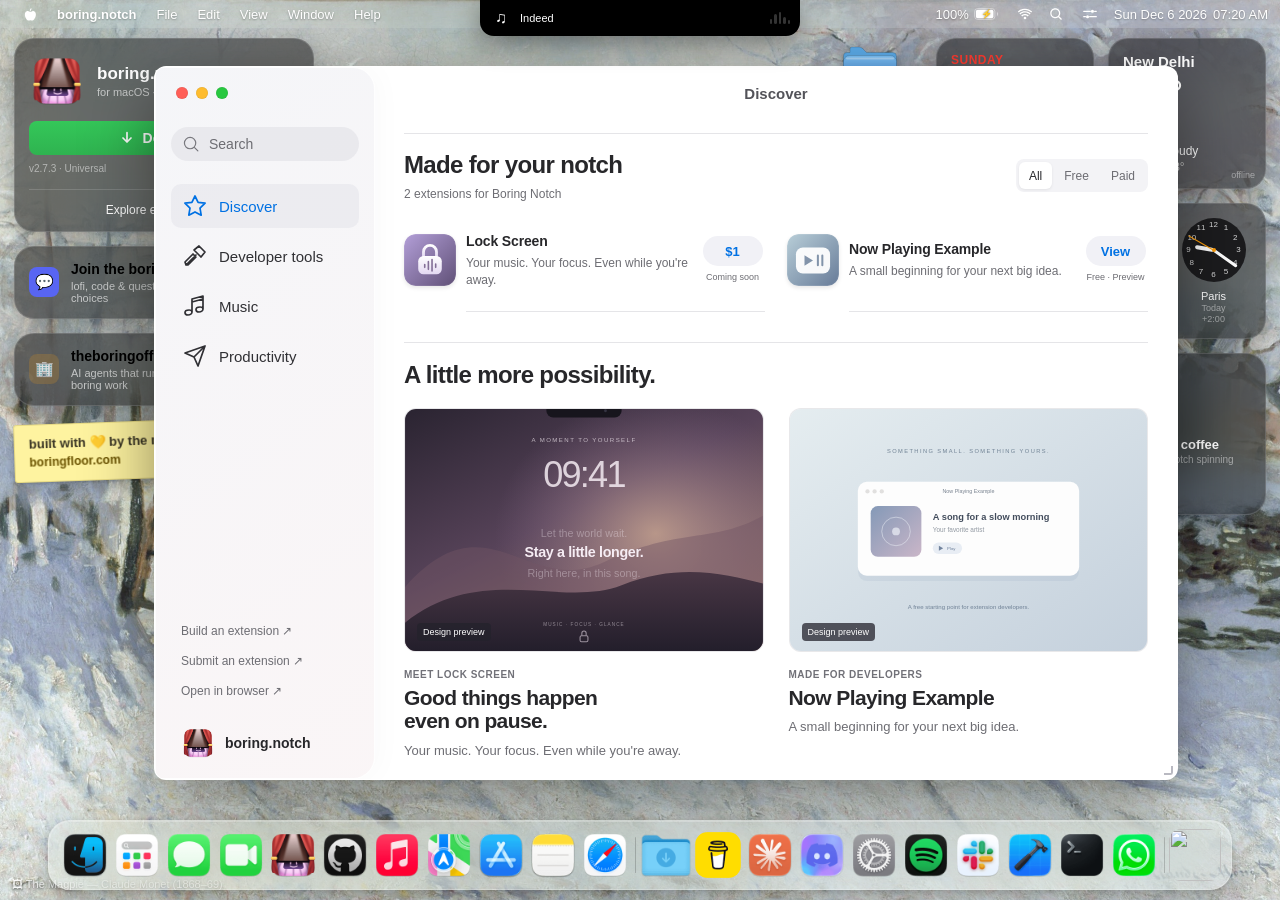
==== commit 15216747: "Open the extension store by default and add window resizing Co-authored-by: TheBoringMajdoor <themaj" ====
--- a/index.html
+++ b/index.html
@@ -72,6 +72,7 @@
   <script defer src="js/menubar.js"></script>
   <script defer src="js/notch.js"></script>
   <script defer src="js/apps.js"></script>
+  <script defer src="js/window-geometry.js"></script>
   <script defer src="js/windows.js"></script>
   <script defer src="js/dock.js"></script>
   <script defer src="js/widgets.js"></script>
--- a/css/main.css
+++ b/css/main.css
@@ -765,3 +765,19 @@
 .tb-cc-mbtn:disabled {
   opacity: .4;
 }
+
+.flex{
+  display: flex;
+}
+
+.items-center {
+  align-items: center;
+}
+
+.justify-between {
+  justify-content: space-between;
+}
+
+.gap-2 {
+  gap: 8px;
+}
--- a/css/notch.css
+++ b/css/notch.css
@@ -1,11 +1,14 @@
-/* css/notch.css — MacBook-style notch music player (boring.notch reference).
-   All selectors scoped under #notch-root (positioned fixed top-center by Dev A).
-   States: collapsed = slim black pill (art + title + static EQ silhouette),
-   expanded = floating panel (Spotify iframe embed + week calendar + events).
+/* css/notch.css — MacBook-style notch single-track player.
+   All selectors are scoped under #notch-root, which is fixed at top center.
+   States: collapsed = slim pill; expanded = single-track player.
    Font stack inherited from the page (var(--tb-font) on body). */
 
 #notch-root .tb-notch,
-#notch-root .tb-notch * { box-sizing: border-box; margin: 0; padding: 0; }
+#notch-root .tb-notch * {
+  box-sizing: border-box;
+  margin: 0;
+  padding: 0;
+}
 
 #notch-root .tb-notch {
   position: relative;
@@ -14,14 +17,16 @@
   margin-top: 0;
   background: #000;
   color: #fff;
-  border-radius: 0 0 18px 18px; /* hangs from the top edge like a real notch */
+  border-radius: 0 0 14px 14px; /* hangs from the top edge like a real notch */
   overflow: hidden;
   cursor: pointer;
-  box-shadow: 0 6px 24px rgba(0, 0, 0, 0.45);
-  transition: width 0.35s ease,
-              height 0.35s ease,
-              border-radius 0.35s ease,
-              margin-top 0.35s ease;
+  box-shadow: 0 6px 28px rgba(0, 0, 0, 0.45);
+  transition:
+    width 560ms cubic-bezier(0.32, 1.22, 0.36, 1),
+    height 560ms cubic-bezier(0.32, 1.22, 0.36, 1),
+    border-radius 560ms cubic-bezier(0.32, 1.22, 0.36, 1),
+    background 400ms ease,
+    transform 460ms cubic-bezier(0.3, 1.6, 0.4, 1);
   user-select: none;
   -webkit-user-select: none;
 }
@@ -30,180 +35,966 @@
 #notch-root .tb-notch.has-played:not(.expanded) {
   width: 320px;
   height: 36px;
-  border-radius: 0 0 18px 18px;
-}
-
-/* Expanded: compact panel hanging flush from the top edge —
-   26px top row + 152px Spotify embed body + paddings/margins = 210px */
+  border-radius: 0 0 14px 14px;
+}
+
+/* Expanded panel hangs flush from the top edge. */
 #notch-root .tb-notch.expanded {
-  width: min(92vw, 580px);
+  width: min(92vw, 600px);
   height: 210px;
-  min-height: 206px;
+  min-height: 0;
   margin-top: 0;
   border-radius: 0 0 28px 28px;
   cursor: default;
 }
 
+/* The compact single-track player: boring.notch-style stacked panel. */
+#notch-root .tb-notch.expanded.compact {
+  width: min(92vw, 340px);
+  height: 140px;
+  border-radius: 0 0 24px 24px;
+}
+
 /* ---------- collapsed bar internals ---------- */
 #notch-root .tb-notch-collapsed {
-  position: absolute; inset: 0;
-  display: flex; align-items: center; justify-content: space-between;
+  position: absolute;
+  inset: 0;
+  display: flex;
+  align-items: center;
+  justify-content: space-between;
   gap: 8px;
   padding: 5px 10px;
-  transition: opacity 0.2s ease;
-}
-#notch-root .tb-notch.expanded .tb-notch-collapsed { opacity: 0; pointer-events: none; }
+  opacity: 1;
+  transform: translateY(0) scale(1);
+  filter: blur(0);
+  transition:
+    opacity 380ms cubic-bezier(0.32, 1.22, 0.36, 1),
+    transform 560ms cubic-bezier(0.32, 1.22, 0.36, 1),
+    filter 460ms cubic-bezier(0.32, 1.22, 0.36, 1);
+}
+#notch-root .tb-notch.expanded .tb-notch-collapsed {
+  opacity: 0;
+  transform: translateY(-8px) scale(0.96);
+  filter: blur(4px);
+  pointer-events: none;
+}
 
 #notch-root .tb-collapsed-art {
   position: relative;
-  width: 22px; height: 22px; border-radius: 6px; flex: 0 0 auto;
-  display: flex; align-items: center; justify-content: center;
-  background: linear-gradient(135deg, #191414, #1DB954); /* Spotify ink → green */
-}
-#notch-root .tb-collapsed-art-emoji { font-size: 13px; line-height: 1; }
+  width: 22px;
+  height: 22px;
+  border-radius: 4px;
+  flex: 0 0 auto;
+  display: flex;
+  align-items: center;
+  justify-content: center;
+}
+
+#notch-root .tb-collapsed-art img {
+  width: 100%;
+  height: 100%;
+  object-fit: cover;
+  border-radius: 4px;
+  display: block;
+}
+
+#notch-root .tb-collapsed-art-emoji {
+  font-size: 13px;
+  line-height: 1;
+}
 #notch-root .tb-collapsed-art-img {
-  width: 100%; height: 100%;
-  object-fit: cover; border-radius: 6px; display: block;
+  width: 100%;
+  height: 100%;
+  object-fit: cover;
+  border-radius: 6px;
+  display: block;
 }
 
 #notch-root .tb-collapsed-title {
-  flex: 1 1 auto; min-width: 0;
-  font-size: 11px; color: #fff;
-  white-space: nowrap; overflow: hidden; text-overflow: ellipsis;
-}
-
-/* Static EQ silhouette: decorative only. The embed's real playback state is
-   unknowable from the parent page, so the bars never animate (an always-on
-   animation would falsely imply music is playing). */
-#notch-root .tb-notch-eq { display: flex; align-items: flex-end; gap: 2px; height: 12px; flex: 0 0 auto; }
-#notch-root .tb-notch-eq span { width: 2.5px; border-radius: 1.5px; background: #333; }
-#notch-root .tb-notch-eq span:nth-child(1) { height: 45%; }
-#notch-root .tb-notch-eq span:nth-child(2) { height: 80%; }
-#notch-root .tb-notch-eq span:nth-child(3) { height: 100%; }
-#notch-root .tb-notch-eq span:nth-child(4) { height: 60%; }
-#notch-root .tb-notch-eq span:nth-child(5) { height: 35%; }
+  flex: 1 1 auto;
+  min-width: 0;
+  font-size: 11px;
+  color: #fff;
+  white-space: nowrap;
+  overflow: hidden;
+  text-overflow: ellipsis;
+}
+
+/* Static EQ silhouette for the collapsed player. */
+#notch-root .tb-notch-eq {
+  display: flex;
+  align-items: flex-end;
+  gap: 2px;
+  height: 12px;
+  flex: 0 0 auto;
+}
+#notch-root .tb-notch-eq span {
+  width: 2.5px;
+  border-radius: 1.5px;
+  background: #333;
+}
+#notch-root .tb-notch-eq span:nth-child(1) {
+  height: 45%;
+}
+#notch-root .tb-notch-eq span:nth-child(2) {
+  height: 80%;
+}
+#notch-root .tb-notch-eq span:nth-child(3) {
+  height: 100%;
+}
+#notch-root .tb-notch-eq span:nth-child(4) {
+  height: 60%;
+}
+#notch-root .tb-notch-eq span:nth-child(5) {
+  height: 35%;
+}
 
 /* ---------- expanded panel internals ---------- */
 #notch-root .tb-notch-expanded {
-  position: absolute; inset: 0;
-  display: flex; flex-direction: column;
+  position: absolute;
+  inset: 0;
+  display: flex;
+  flex-direction: column;
   padding: 12px 18px;
-  opacity: 0; pointer-events: none;
-  transition: opacity 0.25s ease 0.12s;
-}
-#notch-root .tb-notch.expanded .tb-notch-expanded { opacity: 1; pointer-events: auto; }
+  opacity: 0;
+  transform: translateY(-10px) scale(0.96);
+  filter: blur(5px);
+  pointer-events: none;
+  transition:
+    opacity 380ms cubic-bezier(0.32, 1.22, 0.36, 1),
+    transform 560ms cubic-bezier(0.32, 1.22, 0.36, 1),
+    filter 460ms cubic-bezier(0.32, 1.22, 0.36, 1);
+}
+#notch-root .tb-notch.expanded .tb-notch-expanded {
+  opacity: 1;
+  transform: translateY(0) scale(1);
+  filter: blur(0);
+  pointer-events: auto;
+}
 
 /* top row: circle buttons left, glyphs + battery right */
 #notch-root .tb-panel-top {
-  display: flex; align-items: center; justify-content: space-between;
-  height: 26px; flex: 0 0 auto;
-}
-#notch-root .tb-panel-top-left { display: flex; align-items: center; gap: 8px; }
+  display: flex;
+  align-items: center;
+  justify-content: space-between;
+  height: 26px;
+  flex: 0 0 auto;
+}
+#notch-root .tb-panel-top-left {
+  display: flex;
+  align-items: center;
+  gap: 8px;
+}
 #notch-root .tb-circle-btn {
-  width: 26px; height: 26px; border-radius: 50%;
-  background: #1c1c1e; color: #fff; border: none; font: inherit;
-  display: flex; align-items: center; justify-content: center;
-  cursor: pointer; transition: background 0.15s ease;
-}
-#notch-root button.tb-circle-btn:hover { background: #2c2c2e; }
-#notch-root .tb-circle-btn svg { width: 12px; height: 12px; display: block; }
-#notch-root .tb-circle-static { cursor: default; }
-
-#notch-root .tb-panel-top-right { display: flex; align-items: center; gap: 14px; }
-#notch-root .tb-top-glyph { color: #fff; display: flex; align-items: center; }
-#notch-root .tb-top-glyph svg { width: 18px; height: 18px; display: block; }
-#notch-root .tb-battery { display: flex; align-items: center; gap: 6px; }
-#notch-root .tb-battery-pct { font-size: 13px; color: #fff; }
-#notch-root .tb-battery-icon { width: 24px; height: auto; display: block; }
-#notch-root .tb-battery-outline { fill: none; stroke: rgba(255, 255, 255, 0.45); stroke-width: 1; }
-#notch-root .tb-battery-fill { fill: #fff; }
-#notch-root .tb-battery-tip { fill: rgba(255, 255, 255, 0.45); }
+  width: 26px;
+  height: 26px;
+  border-radius: 50%;
+  background: #1c1c1e;
+  color: #fff;
+  border: none;
+  font: inherit;
+  display: flex;
+  align-items: center;
+  justify-content: center;
+  cursor: pointer;
+  transition: background 0.15s ease;
+}
+#notch-root button.tb-circle-btn:hover {
+  background: #2c2c2e;
+}
+#notch-root .tb-circle-btn svg {
+  width: 12px;
+  height: 12px;
+  display: block;
+}
+#notch-root .tb-circle-static {
+  cursor: default;
+}
+
+#notch-root .tb-panel-top-right {
+  display: flex;
+  align-items: center;
+  gap: 14px;
+}
+#notch-root .tb-top-glyph {
+  color: #fff;
+  display: flex;
+  align-items: center;
+}
+#notch-root .tb-top-glyph svg {
+  width: 18px;
+  height: 18px;
+  display: block;
+}
+#notch-root .tb-battery {
+  display: flex;
+  align-items: center;
+  gap: 6px;
+}
+#notch-root .tb-battery-pct {
+  font-size: 13px;
+  color: #fff;
+}
+#notch-root .tb-battery-icon {
+  width: 24px;
+  height: auto;
+  display: block;
+}
+#notch-root .tb-battery-outline {
+  fill: none;
+  stroke: rgba(255, 255, 255, 0.45);
+  stroke-width: 1;
+}
+#notch-root .tb-battery-fill {
+  fill: #fff;
+}
+#notch-root .tb-battery-tip {
+  fill: rgba(255, 255, 255, 0.45);
+}
 
 /* body row: Spotify embed + calendar */
 #notch-root .tb-panel-body {
-  display: flex; gap: 18px; margin-top: 8px;
-  flex: 1 1 auto; min-height: 0;
-}
-
-/* Spotify's compact player — 12px radius per Spotify's own embed snippet */
-#notch-root .tb-spotify-wrap { flex: 1 1 auto; min-width: 0; }
-#notch-root .tb-spotify-embed {
-  display: block; width: 100%; height: 152px;
-  border: none; border-radius: 12px;
+  display: flex;
+  gap: 18px;
+  margin-top: 8px;
+  flex: 1 1 auto;
+  min-height: 0;
 }
 
 /* calendar section: month header, weekday header, one real week row, events */
 #notch-root .tb-cal-section {
-  flex: 0 0 36%; min-width: 250px;
-  display: flex; flex-direction: column;
-}
-#notch-root .tb-cal-head { display: flex; align-items: baseline; gap: 6px; }
-#notch-root .tb-cal-month { font-size: 15px; font-weight: 700; color: #fff; }
-#notch-root .tb-cal-year { font-size: 15px; font-weight: 400; color: #6e6e6e; }
-
-#notch-root .tb-cal-weekwrap { position: relative; margin-top: 4px; }
+  flex: 0 0 36%;
+  min-width: 250px;
+  display: flex;
+  flex-direction: column;
+}
+#notch-root .tb-cal-head {
+  display: flex;
+  align-items: baseline;
+  gap: 6px;
+}
+#notch-root .tb-cal-month {
+  font-size: 15px;
+  font-weight: 700;
+  color: #fff;
+}
+#notch-root .tb-cal-year {
+  font-size: 15px;
+  font-weight: 400;
+  color: #6e6e6e;
+}
+
+#notch-root .tb-cal-weekwrap {
+  position: relative;
+  margin-top: 4px;
+}
 #notch-root .tb-cal-weekdays {
-  display: grid; grid-template-columns: repeat(7, 1fr);
-  font-size: 10px; color: #6e6e6e; text-align: center;
+  display: grid;
+  grid-template-columns: repeat(7, 1fr);
+  font-size: 10px;
+  color: #6e6e6e;
+  text-align: center;
 }
 #notch-root .tb-cal-weekrow {
-  display: grid; grid-template-columns: repeat(7, 1fr);
+  display: grid;
+  grid-template-columns: repeat(7, 1fr);
   margin-top: 4px;
 }
 #notch-root .tb-cal-day {
   justify-self: center;
-  width: 22px; height: 22px; border-radius: 50%;
-  display: flex; align-items: center; justify-content: center;
-  font-size: 12px; color: #fff;
-}
-#notch-root .tb-cal-day.tb-cal-today { background: #0A84FF; color: #fff; }
+  width: 22px;
+  height: 22px;
+  border-radius: 50%;
+  display: flex;
+  align-items: center;
+  justify-content: center;
+  font-size: 12px;
+  color: #fff;
+}
+#notch-root .tb-cal-day.tb-cal-today {
+  background: #0a84ff;
+  color: #fff;
+}
 #notch-root .tb-cal-chev {
-  position: absolute; top: 50%; transform: translateY(-50%);
-  color: #6e6e6e; font-size: 14px; cursor: default;
-}
-#notch-root .tb-cal-chev-l { left: -14px; }
-#notch-root .tb-cal-chev-r { right: -14px; }
+  position: absolute;
+  top: 50%;
+  transform: translateY(-50%);
+  color: #6e6e6e;
+  font-size: 14px;
+  cursor: default;
+}
+#notch-root .tb-cal-chev-l {
+  left: -14px;
+}
+#notch-root .tb-cal-chev-r {
+  right: -14px;
+}
 
 /* events list: two rows, hairline separator between */
-#notch-root .tb-events { margin-top: auto; padding-top: 4px; }
-#notch-root .tb-event { display: flex; align-items: center; gap: 7px; padding: 3px 0; }
-#notch-root .tb-event + .tb-event { border-top: 1px solid #1c1c1e; }
-#notch-root .tb-event-bar { width: 4px; height: 16px; border-radius: 2px; flex: 0 0 auto; }
-#notch-root .tb-event-bar-green { background: #30D158; }
-#notch-root .tb-event-bar-purple { background: #BF5AF2; }
+#notch-root .tb-events {
+  margin-top: auto;
+  padding-top: 4px;
+}
+#notch-root .tb-event {
+  display: flex;
+  align-items: center;
+  gap: 7px;
+  padding: 3px 0;
+}
+#notch-root .tb-event + .tb-event {
+  border-top: 1px solid #1c1c1e;
+}
+#notch-root .tb-event-bar {
+  width: 4px;
+  height: 16px;
+  border-radius: 2px;
+  flex: 0 0 auto;
+}
+#notch-root .tb-event-bar-green {
+  background: #30d158;
+}
+#notch-root .tb-event-bar-purple {
+  background: #bf5af2;
+}
 #notch-root .tb-event-text {
-  font-size: 11px; color: #fff;
-  white-space: nowrap; overflow: hidden; text-overflow: ellipsis;
-}
-#notch-root .tb-event-when { margin-left: auto; font-size: 10px; color: #6e6e6e; flex: 0 0 auto; }
+  font-size: 11px;
+  color: #fff;
+  white-space: nowrap;
+  overflow: hidden;
+  text-overflow: ellipsis;
+}
+#notch-root .tb-event-when {
+  margin-left: auto;
+  font-size: 10px;
+  color: #6e6e6e;
+  flex: 0 0 auto;
+}
 
 @media (prefers-reduced-motion: reduce) {
-  #notch-root .tb-notch { transition: none; }
-}
-
-/* ---- responsive: phones ----
-   Desktop rules above are untouched; everything below only applies inside
-   these media queries. The expanded panel is a horizontal flex row
-   (Spotify embed + min-250px calendar) clipped by .tb-notch's
-   overflow:hidden — on a phone the calendar column would be clipped away
-   anyway, so it drops out and the embed keeps the full width. The embed's
-   height is fixed at 152px, so the expanded 210px panel height is kept at
-   every viewport width. */
+  #notch-root .tb-notch,
+  #notch-root .tb-notch-collapsed,
+  #notch-root .tb-notch-expanded,
+  #notch-root .tb-single-track,
+  #notch-root .tb-full-player,
+  #notch-root .tb-compact-toggle {
+    transition: none;
+  }
+}
+
+/* ---------- single-track compact player ----------
+   boring.notch compact layout — three stacked rows fill the panel:
+   row 1: album art left, title/artist beside it, battery on the right edge;
+   row 2: full-width progress bar with elapsed/remaining time labels;
+   row 3: transport controls centered horizontally. */
+#notch-root .tb-single-track {
+  position: absolute;
+  inset: 0;
+  display: grid;
+  grid-template-columns: auto minmax(0, 1fr) auto;
+  grid-template-rows: auto auto auto;
+  grid-template-areas:
+    "art copy status"
+    "progress progress progress"
+    "controls controls controls";
+  column-gap: 14px;
+  row-gap: 18px;
+  align-items: center;
+  align-content: center;
+  padding: 20px 20px 16px;
+  opacity: 0;
+  transform: translateY(-10px) scale(0.96);
+  filter: blur(5px);
+  pointer-events: none;
+  transition:
+    opacity 380ms cubic-bezier(0.32, 1.22, 0.36, 1),
+    transform 560ms cubic-bezier(0.32, 1.22, 0.36, 1),
+    filter 460ms cubic-bezier(0.32, 1.22, 0.36, 1);
+}
+#notch-root .tb-notch.expanded .tb-single-track {
+  opacity: 1;
+  transform: translateY(0) scale(1);
+  filter: blur(0);
+  pointer-events: auto;
+}
+#notch-root .tb-track-status {
+  grid-area: status;
+  justify-self: end;
+  align-self: center;
+  display: flex;
+  justify-content: flex-end;
+  align-items: center;
+}
+#notch-root .tb-track-mode {
+  display: none;
+  color: #8e8e93;
+  font-size: 11px;
+  font-weight: 600;
+  letter-spacing: 0.04em;
+  text-transform: uppercase;
+}
+#notch-root .tb-track-battery {
+  display: flex;
+  align-items: center;
+  gap: 6px;
+  color: #fff;
+  font-size: 12px;
+  font-weight: 600;
+}
+#notch-root .tb-track-status .tb-battery-icon {
+  width: 24px;
+  height: 12px;
+  display: block;
+}
+#notch-root .tb-battery-outline {
+  fill: none;
+  stroke: #a4a4a6;
+  stroke-width: 1.5;
+}
+#notch-root .tb-battery-charge {
+  fill: #31d158;
+}
+#notch-root .tb-battery-tip {
+  fill: #a4a4a6;
+}
+#notch-root .tb-battery-bolt {
+  fill: #fff;
+}
+#notch-root .tb-full-battery {
+  position: absolute;
+  top: 18px;
+  right: 20px;
+  display: flex;
+  align-items: center;
+  gap: 5px;
+  color: #fff;
+  font-size: 12px;
+  font-weight: 600;
+}
+#notch-root .tb-full-battery .tb-battery-icon {
+  width: 23px;
+  height: 12px;
+}
+#notch-root .tb-full-battery .tb-battery-charge {
+  rx: 2px;
+}
+#notch-root .tb-full-battery .tb-battery-bolt {
+  display: none;
+}
+#notch-root .tb-track-battery:not(.is-charging) .tb-battery-bolt {
+  display: none;
+}
+/* info becomes transparent so art/copy join the single-track grid directly */
+#notch-root .tb-track-info {
+  display: contents;
+}
+#notch-root .tb-track-art {
+  grid-area: art;
+  width: 56px;
+  height: 56px;
+  flex: 0 0 auto;
+  border-radius: 12px;
+  overflow: hidden;
+  display: flex;
+  align-items: center;
+  justify-content: center;
+  font-size: 24px;
+  color: #fff;
+  background: linear-gradient(135deg, #6f5d39, #b58b51 52%, #1c5b3b);
+}
+#notch-root .compact .tb-track-art {
+  width: 38px;
+  height: 38px;
+}
+#notch-root .compact .tb-track-btn,
+#notch-root .compact .tb-track-btn svg {
+  width: 22px !important;
+  height: 22px !important;
+}
+#notch-root .tb-track-art img {
+  display: block;
+  width: 100%;
+  height: 100%;
+  object-fit: cover;
+}
+#notch-root .tb-track-copy {
+  grid-area: copy;
+  min-width: 0;
+  display: flex;
+  flex-direction: column;
+  gap: 3px;
+}
+#notch-root .tb-track-title {
+  font-size: 17px;
+  font-weight: 600;
+  line-height: 1.15;
+  white-space: nowrap;
+  overflow: hidden;
+  text-overflow: ellipsis;
+}
+#notch-root .tb-track-artist {
+  color: #aaa097;
+  font-size: 13px;
+  white-space: nowrap;
+  overflow: hidden;
+  text-overflow: ellipsis;
+}
+#notch-root .tb-track-level {
+  display: none;
+}
+#notch-root .tb-track-progress-row {
+  grid-area: progress;
+  display: flex;
+  align-items: center;
+  gap: 10px;
+  color: #aaa097;
+  font-size: 12px;
+  font-weight: 600;
+}
+/* time labels must never wrap ("--:--" breaks after hyphens) or shrink */
+#notch-root .tb-track-current,
+#notch-root .tb-track-duration {
+  flex: 0 0 auto;
+  white-space: nowrap;
+}
+#notch-root .tb-track-progress {
+  appearance: none;
+  flex: 1 1 auto;
+  min-width: 0;
+  width: 100%;
+  height: 5px;
+  border-radius: 999px;
+  background: linear-gradient(
+    to right,
+    #fff 0%,
+    #fff var(--tb-progress, 0%),
+    #343434 var(--tb-progress, 0%),
+    #343434 100%
+  );
+  accent-color: #fff;
+  cursor: pointer;
+}
+#notch-root .tb-track-progress::-webkit-slider-thumb {
+  appearance: none;
+  width: 0;
+  height: 0;
+}
+#notch-root .tb-track-progress:disabled {
+  cursor: default;
+  opacity: 0.75;
+}
+#notch-root .tb-track-controls {
+  grid-area: controls;
+  display: flex;
+  justify-content: center;
+  align-items: center;
+  gap: 20px;
+}
+#notch-root .tb-track-btn {
+  display: grid;
+  place-items: center;
+  width: 34px;
+  height: 34px;
+  padding: 0;
+  border: 0;
+  background: transparent;
+  color: #fff;
+  cursor: pointer;
+}
+#notch-root .tb-track-btn svg {
+  width: 28px;
+  height: 28px;
+}
+#notch-root .tb-track-play svg {
+  width: 38px;
+  height: 38px;
+}
+#notch-root .tb-track-btn:disabled {
+  color: #fff;
+  cursor: default;
+  opacity: 0.7;
+}
+#notch-root .tb-compact-toggle {
+  position: absolute;
+  top: 290px;
+  left: 50%;
+  transform: translate(-50%, -8px);
+  border: 1px solid rgba(255, 255, 255, 0.2);
+  border-radius: 999px;
+  background: rgba(20, 20, 22, 0.92);
+  color: #fff;
+  padding: 6px 12px;
+  font: 600 11px/1 var(--tb-font, system-ui, sans-serif);
+  white-space: nowrap;
+  cursor: pointer;
+  opacity: 0;
+  pointer-events: none;
+  transition:
+    opacity 220ms ease,
+    transform 220ms ease,
+    background 150ms ease;
+}
+#notch-root .tb-notch.expanded + .tb-compact-toggle {
+  opacity: 1;
+  transform: translate(-50%, 0);
+  pointer-events: auto;
+}
+#notch-root .tb-compact-toggle:hover {
+  background: #303035;
+}
+#notch-root .tb-notch.expanded.compact + .tb-compact-toggle {
+  top: 200px;
+}
+#notch-root .tb-notch.expanded:not(.compact) + .tb-compact-toggle {
+  top: 220px;
+}
+
+/* ---------- full player ---------- */
+#notch-root .tb-full-player {
+  position: absolute;
+  inset: 0;
+  display: grid;
+  grid-template-columns: 0.7fr 1fr;
+  align-items: center;
+  gap: 18px;
+  padding: 42px 20px 18px;
+  opacity: 0;
+  transform: translateY(-10px) scale(0.96);
+  filter: blur(5px);
+  pointer-events: none;
+  transition:
+    opacity 380ms cubic-bezier(0.32, 1.22, 0.36, 1),
+    transform 560ms cubic-bezier(0.32, 1.22, 0.36, 1),
+    filter 460ms cubic-bezier(0.32, 1.22, 0.36, 1);
+}
+#notch-root .tb-notch.expanded:not(.compact) .tb-full-player {
+  opacity: 1;
+  transform: none;
+  filter: none;
+  pointer-events: auto;
+}
+#notch-root .tb-notch:not(.compact) .tb-single-track {
+  opacity: 0;
+  pointer-events: none;
+}
+#notch-root .tb-full-now {
+  display: flex;
+  gap: 14px;
+  align-items: center;
+  min-width: 0;
+}
+#notch-root .tb-full-art {
+  width: 88px;
+  height: 88px;
+  flex: 0 0 auto;
+  overflow: hidden;
+  border-radius: 12px;
+  display: grid;
+  place-items: center;
+  font-size: 34px;
+  background: linear-gradient(135deg, #0a2a49, #345d79 55%, #070d14);
+}
+#notch-root .tb-full-art img {
+  width: 100%;
+  height: 100%;
+  object-fit: cover;
+}
+#notch-root .tb-full-copy {
+  flex: 1;
+  min-width: 0;
+}
+#notch-root .tb-full-title {
+  display: block;
+  font-size: 18px;
+  line-height: 1.2;
+  white-space: nowrap;
+  overflow: hidden;
+  text-overflow: ellipsis;
+}
+#notch-root .tb-full-artist {
+  display: block;
+  margin-top: 3px;
+  color: #36a5ff;
+  font-size: 13px;
+}
+#notch-root .tb-full-progress {
+  height: 4px;
+  margin-top: 12px;
+  overflow: hidden;
+  border-radius: 999px;
+  background: #313136;
+}
+#notch-root .tb-full-fill {
+  display: block;
+  width: 70%;
+  height: 100%;
+  background: #fff;
+}
+#notch-root .tb-full-times {
+  display: flex;
+  justify-content: space-between;
+  margin-top: 6px;
+  color: #36a5ff;
+  font-size: 12px;
+  font-weight: 600;
+}
+#notch-root .tb-full-times span {
+  flex: 0 0 auto;
+  white-space: nowrap;
+}
+#notch-root .tb-full-controls {
+  display: flex;
+  gap: 22px;
+  margin-top: 12px;
+}
+#notch-root .tb-full-controls button {
+  width: 34px;
+  height: 28px;
+  display: grid;
+  place-items: center;
+  padding: 0;
+  border: 0;
+  background: transparent;
+  color: #fff;
+}
+#notch-root .tb-full-controls svg {
+  width: 20px;
+  height: 20px;
+}
+#notch-root .tb-full-controls .tb-full-play svg {
+  width: 28px;
+  height: 28px;
+}
+#notch-root .tb-full-controls button:disabled {
+  opacity: 0.9;
+}
+#notch-root .tb-full-calendar {
+  align-self: center;
+  min-width: 0;
+}
+#notch-root .tb-full-calendar > div:first-child {
+  display: flex;
+  gap: 10px;
+  align-items: baseline;
+  font-size: 17px;
+}
+#notch-root .tb-full-year {
+  color: #8e8e93;
+  font-weight: 400;
+}
+#notch-root .tb-full-weekdays,
+#notch-root .tb-full-days {
+  display: grid;
+  grid-template-columns: repeat(7, 1fr);
+  text-align: center;
+}
+#notch-root .tb-full-weekdays {
+  margin-top: 8px;
+  color: #a7a7ab;
+  font-size: 10px;
+}
+#notch-root .tb-full-days {
+  margin-top: 6px;
+  font-size: 13px;
+  font-weight: 600;
+}
+#notch-root .tb-full-days span {
+  justify-self: center;
+  display: grid;
+  place-items: center;
+  width: 26px;
+  height: 26px;
+}
+#notch-root .tb-full-days .today {
+  border-radius: 50%;
+  background: #0879ed;
+}
+#notch-root .tb-full-event {
+  display: flex;
+  align-items: center;
+  gap: 8px;
+  margin-top: 8px;
+  font-size: 12px;
+  line-height: 1.2;
+}
+#notch-root .tb-full-event i {
+  width: 4px;
+  height: 32px;
+  border-radius: 99px;
+  background: #a9c1df;
+}
+#notch-root .tb-full-event span {
+  margin-left: auto;
+  align-self: flex-start;
+  font-size: 11px;
+}
+#notch-root .tb-full-mirror {
+  align-self: stretch;
+  min-height: 0;
+  border-radius: 16px;
+  display: flex;
+  height: 120px;
+  flex-direction: column;
+  justify-content: center;
+  align-items: center;
+  gap: 8px;
+  width: 35%;
+  background: #171717;
+  color: #aaaab0;
+  font-size: 13px;
+}
+#notch-root .tb-full-mirror span {
+  font-size: 34px;
+  line-height: 0.8;
+}
+
 @media (max-width: 768px) {
-  /* collapsed pill + expanded panel scale with the viewport */
-  #notch-root .tb-notch { width: 180px; height: 32px; }
-  #notch-root .tb-notch.has-played:not(.expanded) { width: 300px; height: 32px; }
-  #notch-root .tb-notch.expanded { width: min(94vw, 580px); }
-
-  #notch-root .tb-notch-expanded { padding: 10px 14px; }
-  #notch-root .tb-panel-body { gap: 12px; }
-
-  /* calendar column is the overflow source on narrow widths */
-  #notch-root .tb-cal-section { display: none; }
-}
-
-@media (max-width: 480px) {
-  /* smaller phones: panel keeps the embed's fixed height; only the top-row
-     glyph spacing tightens */
-  #notch-root .tb-panel-top-right { gap: 8px; }
-}
+  #notch-root .tb-notch {
+    width: 180px;
+    height: 32px;
+  }
+  #notch-root .tb-notch.has-played:not(.expanded) {
+    width: min(88vw, 300px);
+    height: 32px;
+  }
+  #notch-root .tb-single-track {
+    padding: 20px 16px 16px;
+    column-gap: 12px;
+    row-gap: 24px;
+  }
+  /* main.css hides .tb-battery-pct globally at this width (meant for the
+     menubar); the notch player keeps its percentage, like the reference. */
+  #notch-root .tb-notch .tb-battery-pct {
+    display: inline;
+  }
+  #notch-root .tb-track-controls {
+    gap: 14px;
+  }
+  #notch-root .tb-track-btn {
+    width: 30px;
+    height: 30px;
+  }
+  #notch-root .tb-track-btn svg {
+    width: 24px;
+    height: 24px;
+  }
+  #notch-root .tb-track-play svg {
+    width: 32px;
+    height: 32px;
+  }
+  #notch-root .tb-notch.expanded:not(.compact) .tb-single-track {
+    opacity: 1;
+    transform: none;
+    display: none;
+    filter: none;
+    pointer-events: auto;
+  }
+  #notch-root .tb-track-title {
+    font-size: 17px;
+  }
+  #notch-root .tb-track-artist {
+    font-size: 13px;
+  }
+  #notch-root .tb-track-art {
+    width: 56px;
+    height: 56px;
+  }
+  #notch-root .tb-notch.expanded.compact + .tb-compact-toggle,
+  #notch-root .tb-notch.expanded:not(.compact) + .tb-compact-toggle {
+    top: 230px;
+  }
+}
+
+/* Full-player tabs and AirDrop pane. */
+#notch-root .tb-full-tabs {
+  position: absolute;
+  top: 12px;
+  left: 18px;
+  display: flex;
+  gap: 8px;
+}
+#notch-root .tb-full-tab {
+  width: 32px;
+  height: 28px;
+  padding: 0;
+  border: 0;
+  border-radius: 999px;
+  display: grid;
+  place-items: center;
+  color: #a6a6ac;
+  background: transparent;
+  cursor: pointer;
+}
+#notch-root .tb-full-tab.is-active {
+  color: #fff;
+  background: #1c1c1e;
+}
+#notch-root .tb-full-tab svg {
+  width: 16px;
+  height: 16px;
+  fill: currentColor;
+}
+#notch-root .tb-airdrop {
+  position: absolute;
+  inset: 56px 20px 18px;
+  display: grid;
+  grid-template-columns: 120px 1fr;
+  gap: 16px;
+  opacity: 0;
+  pointer-events: none;
+  transform: translateY(-4px);
+  transition:
+    opacity 180ms ease,
+    transform 220ms ease;
+}
+#notch-root .tb-airdrop-device,
+#notch-root .tb-airdrop-drop {
+  border: 2px dashed #202023;
+  border-radius: 14px;
+  display: flex;
+  flex-direction: column;
+  align-items: center;
+  justify-content: center;
+  color: #aaaab0;
+}
+#notch-root .tb-airdrop-device {
+  gap: 6px;
+  font-size: 14px;
+  color: #fff;
+}
+#notch-root .tb-airdrop-device span {
+  display: grid;
+  place-items: center;
+  width: 42px;
+  height: 42px;
+  border-radius: 50%;
+  background: #252525;
+  color: #0a84ff;
+  font-size: 24px;
+}
+#notch-root .tb-airdrop-drop {
+  gap: 8px;
+  font-size: 15px;
+}
+#notch-root .tb-airdrop-drop svg {
+  width: 28px;
+  height: 28px;
+  fill: none;
+  stroke: #aaaab0;
+  stroke-width: 1.8;
+  stroke-linecap: round;
+  stroke-linejoin: round;
+}
+#notch-root .tb-full-player.is-airdrop .tb-full-now,
+#notch-root .tb-full-player.is-airdrop .tb-full-calendar,
+#notch-root .tb-full-player.is-airdrop .tb-full-mirror {
+  opacity: 0;
+  pointer-events: none;
+}
+#notch-root .tb-full-player.is-airdrop .tb-airdrop {
+  opacity: 1;
+  pointer-events: auto;
+  transform: none;
+}
+
+/* (mode toggle visibility restored — the rules at .tb-compact-toggle above
+   handle its show/hide; nothing overrides them here) */
--- a/css/windows.css
+++ b/css/windows.css
@@ -92,6 +92,29 @@
 /* ---- Content area ---- */
 .tb-window-content { flex: 1; overflow: auto; min-height: 0; }
 
+.tb-window[data-app="appstore"] { container-type:inline-size; background:#fff; max-width:calc(100vw - 28px); max-height:calc(100dvh - 145px); }
+.tb-window[data-app="appstore"] .tb-window-titlebar { position:absolute; top:0; left:0; width:220px; height:52px; padding-left:21px; z-index:2; }
+.tb-window[data-app="appstore"] .tb-window-title { display:none; }
+.tb-window[data-app="appstore"] .tb-window-content { overflow:hidden; }
+.tb-extension-store-frame { display:block; width:100%; height:100%; border:0; background:#fff; }
+@container (max-width:760px) {
+  .tb-window[data-app="appstore"] .tb-window-titlebar { position:relative; width:100%; flex:0 0 42px; height:42px; background:#f5f5f8; }
+  .tb-window[data-app="appstore"] .tb-window-title { display:block; }
+}
+.tb-resize-handle { position:absolute; z-index:5; touch-action:none; background:transparent; border:0; padding:0; }
+.tb-resize-n,.tb-resize-s { left:12px; right:12px; height:6px; cursor:ns-resize; }
+.tb-resize-n { top:0; } .tb-resize-s { bottom:0; }
+.tb-resize-e,.tb-resize-w { top:12px; bottom:12px; width:6px; cursor:ew-resize; }
+.tb-resize-e { right:0; } .tb-resize-w { left:0; }
+.tb-resize-ne,.tb-resize-nw,.tb-resize-se,.tb-resize-sw { width:14px; height:14px; }
+.tb-resize-ne { top:0; right:0; cursor:nesw-resize; }
+.tb-resize-nw { top:0; left:0; cursor:nwse-resize; }
+.tb-resize-se { bottom:0; right:0; cursor:nwse-resize; }
+.tb-resize-sw { bottom:0; left:0; cursor:nesw-resize; }
+.tb-resize-se::after { content:""; position:absolute; right:4px; bottom:4px; width:7px; height:7px; border-right:2px solid #b9b9c1; border-bottom:2px solid #b9b9c1; border-radius:0 0 3px; }
+.tb-resize-se:focus-visible { outline:2px solid #0071e3; outline-offset:-2px; }
+.tb-resizing iframe { pointer-events:none; }
+
 /* ---- Fallback card (TBApps missing or threw) ---- */
 .tb-fallback {
   height: 100%;
@@ -111,6 +134,7 @@
    inline width/height). left/top stay inline so dragging keeps working —
    the drag clamp always leaves >=60px of chrome reachable to drag back. */
 @media (max-width: 768px) {
+  .tb-resize-handle { display:none; }
   .tb-window {
     min-width: 0; min-height: 0;
     /* force near-fullscreen geometry over any inline left/top/width/height
--- a/css/promo.css
+++ b/css/promo.css
@@ -1,3 +1,7 @@
+.tb-promo-extensions-link { display:block; margin-top:15px; padding-top:13px; border-top:1px solid #ffffff25; color:#fff; text-align:center; font-size:12px; text-decoration:none; }
+.tb-promo-extensions-link:hover { text-decoration:underline; }
+.tb-promo-extensions-link:focus-visible { outline:2px solid white; outline-offset:4px; }
+
 /* css/promo.css — left-edge promo column. Owned by Dev 4 (Promo Column).
    Rendered into #promo-root (positioned by css/main.css: fixed, left edge,
    click-through). .tb-promo re-enables pointer events. All classes tb-
@@ -31,6 +35,8 @@
 /* banner cards (discord + office): flex rows, hover lift */
 #promo-root .tb-promo-card--discord,
 #promo-root .tb-promo-card--office {
+  text-decoration:none;
+  color:inherit;
   display: flex;
   align-items: center;
   gap: 12px;
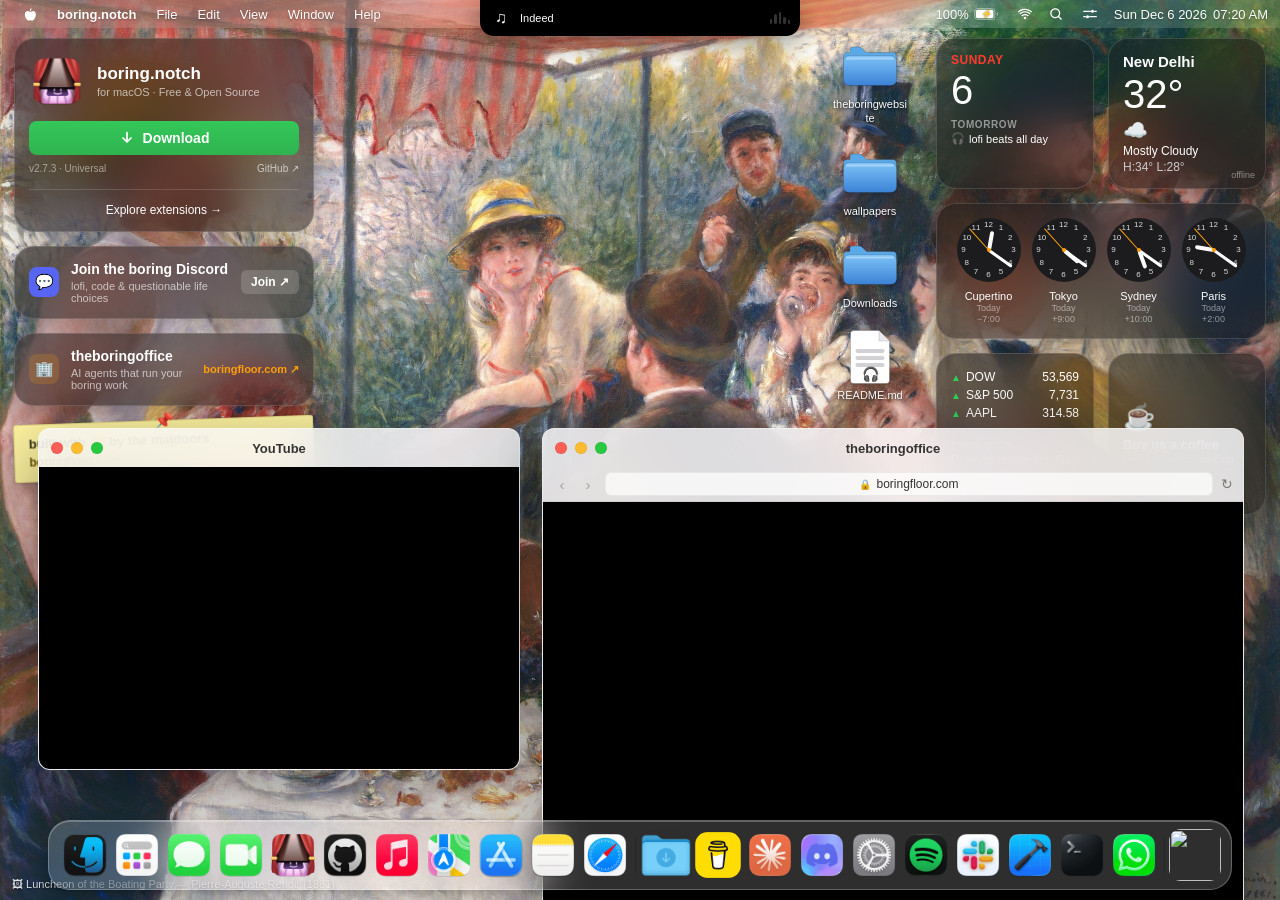
==== commit 0f25ea79: "Revert "Open the extension store by default and add window resizing" This reverts commit 152167474ab" ====
--- a/index.html
+++ b/index.html
@@ -72,7 +72,6 @@
   <script defer src="js/menubar.js"></script>
   <script defer src="js/notch.js"></script>
   <script defer src="js/apps.js"></script>
-  <script defer src="js/window-geometry.js"></script>
   <script defer src="js/windows.js"></script>
   <script defer src="js/dock.js"></script>
   <script defer src="js/widgets.js"></script>
--- a/css/windows.css
+++ b/css/windows.css
@@ -92,28 +92,15 @@
 /* ---- Content area ---- */
 .tb-window-content { flex: 1; overflow: auto; min-height: 0; }
 
-.tb-window[data-app="appstore"] { container-type:inline-size; background:#fff; max-width:calc(100vw - 28px); max-height:calc(100dvh - 145px); }
+.tb-window[data-app="appstore"] { background:#fff; max-width:calc(100vw - 28px); max-height:calc(100dvh - 145px); }
 .tb-window[data-app="appstore"] .tb-window-titlebar { position:absolute; top:0; left:0; width:220px; height:52px; padding-left:21px; z-index:2; }
 .tb-window[data-app="appstore"] .tb-window-title { display:none; }
 .tb-window[data-app="appstore"] .tb-window-content { overflow:hidden; }
 .tb-extension-store-frame { display:block; width:100%; height:100%; border:0; background:#fff; }
-@container (max-width:760px) {
+@media (max-width:788px) {
   .tb-window[data-app="appstore"] .tb-window-titlebar { position:relative; width:100%; flex:0 0 42px; height:42px; background:#f5f5f8; }
   .tb-window[data-app="appstore"] .tb-window-title { display:block; }
 }
-.tb-resize-handle { position:absolute; z-index:5; touch-action:none; background:transparent; border:0; padding:0; }
-.tb-resize-n,.tb-resize-s { left:12px; right:12px; height:6px; cursor:ns-resize; }
-.tb-resize-n { top:0; } .tb-resize-s { bottom:0; }
-.tb-resize-e,.tb-resize-w { top:12px; bottom:12px; width:6px; cursor:ew-resize; }
-.tb-resize-e { right:0; } .tb-resize-w { left:0; }
-.tb-resize-ne,.tb-resize-nw,.tb-resize-se,.tb-resize-sw { width:14px; height:14px; }
-.tb-resize-ne { top:0; right:0; cursor:nesw-resize; }
-.tb-resize-nw { top:0; left:0; cursor:nwse-resize; }
-.tb-resize-se { bottom:0; right:0; cursor:nwse-resize; }
-.tb-resize-sw { bottom:0; left:0; cursor:nesw-resize; }
-.tb-resize-se::after { content:""; position:absolute; right:4px; bottom:4px; width:7px; height:7px; border-right:2px solid #b9b9c1; border-bottom:2px solid #b9b9c1; border-radius:0 0 3px; }
-.tb-resize-se:focus-visible { outline:2px solid #0071e3; outline-offset:-2px; }
-.tb-resizing iframe { pointer-events:none; }
 
 /* ---- Fallback card (TBApps missing or threw) ---- */
 .tb-fallback {
@@ -134,7 +121,6 @@
    inline width/height). left/top stay inline so dragging keeps working —
    the drag clamp always leaves >=60px of chrome reachable to drag back. */
 @media (max-width: 768px) {
-  .tb-resize-handle { display:none; }
   .tb-window {
     min-width: 0; min-height: 0;
     /* force near-fullscreen geometry over any inline left/top/width/height
--- a/css/promo.css
+++ b/css/promo.css
@@ -35,8 +35,6 @@
 /* banner cards (discord + office): flex rows, hover lift */
 #promo-root .tb-promo-card--discord,
 #promo-root .tb-promo-card--office {
-  text-decoration:none;
-  color:inherit;
   display: flex;
   align-items: center;
   gap: 12px;
